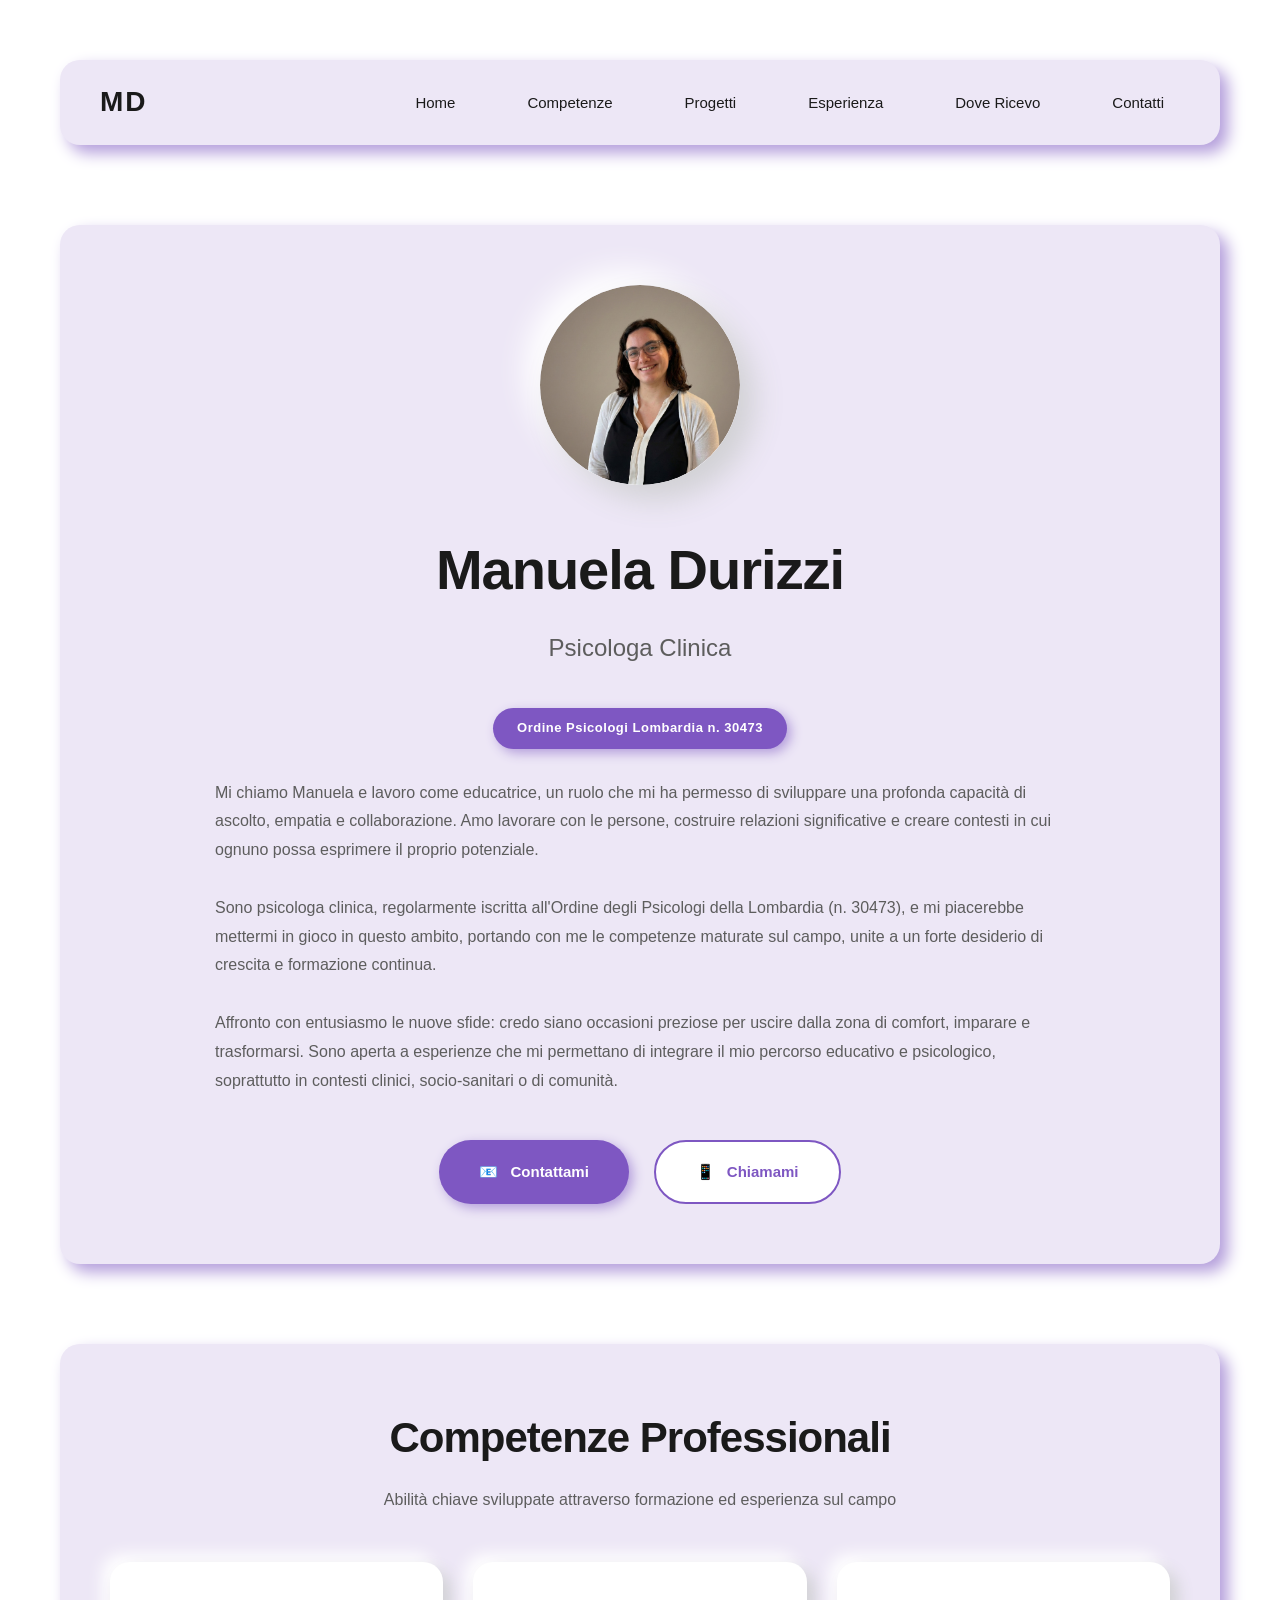
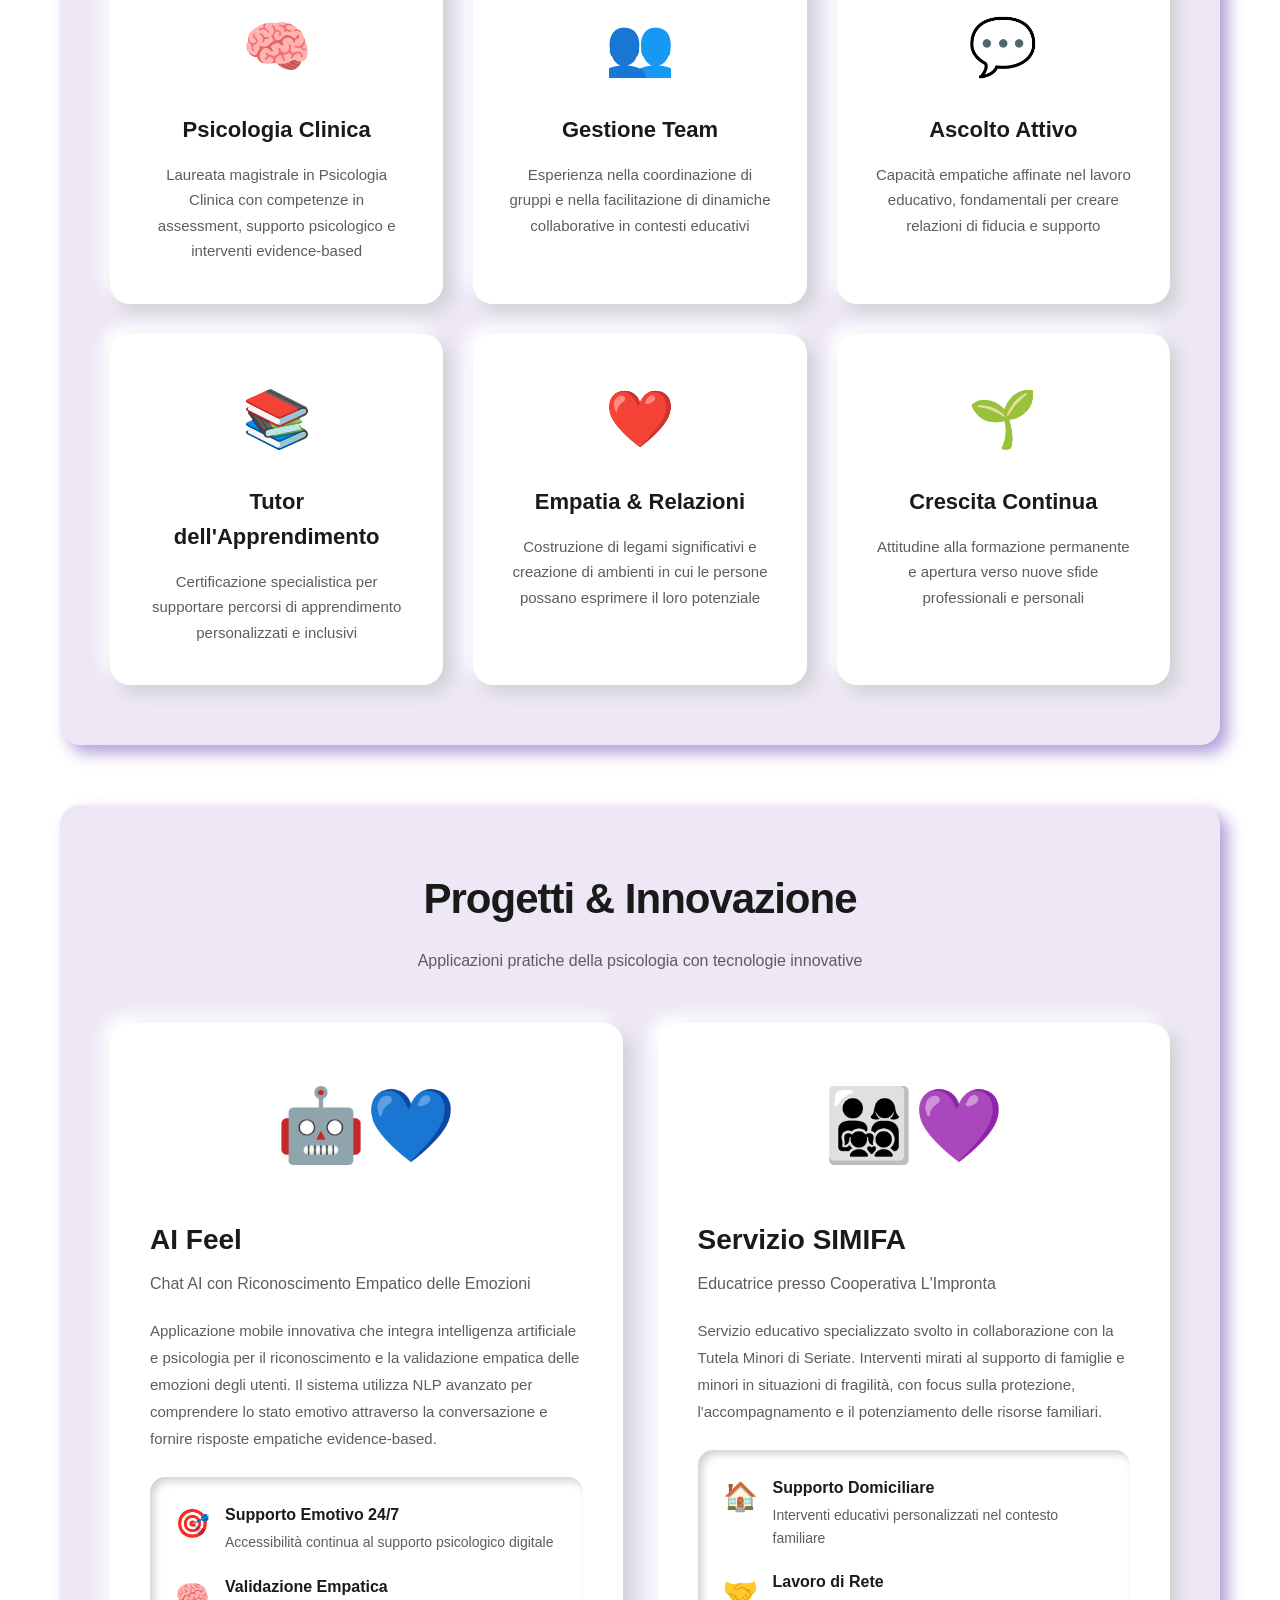
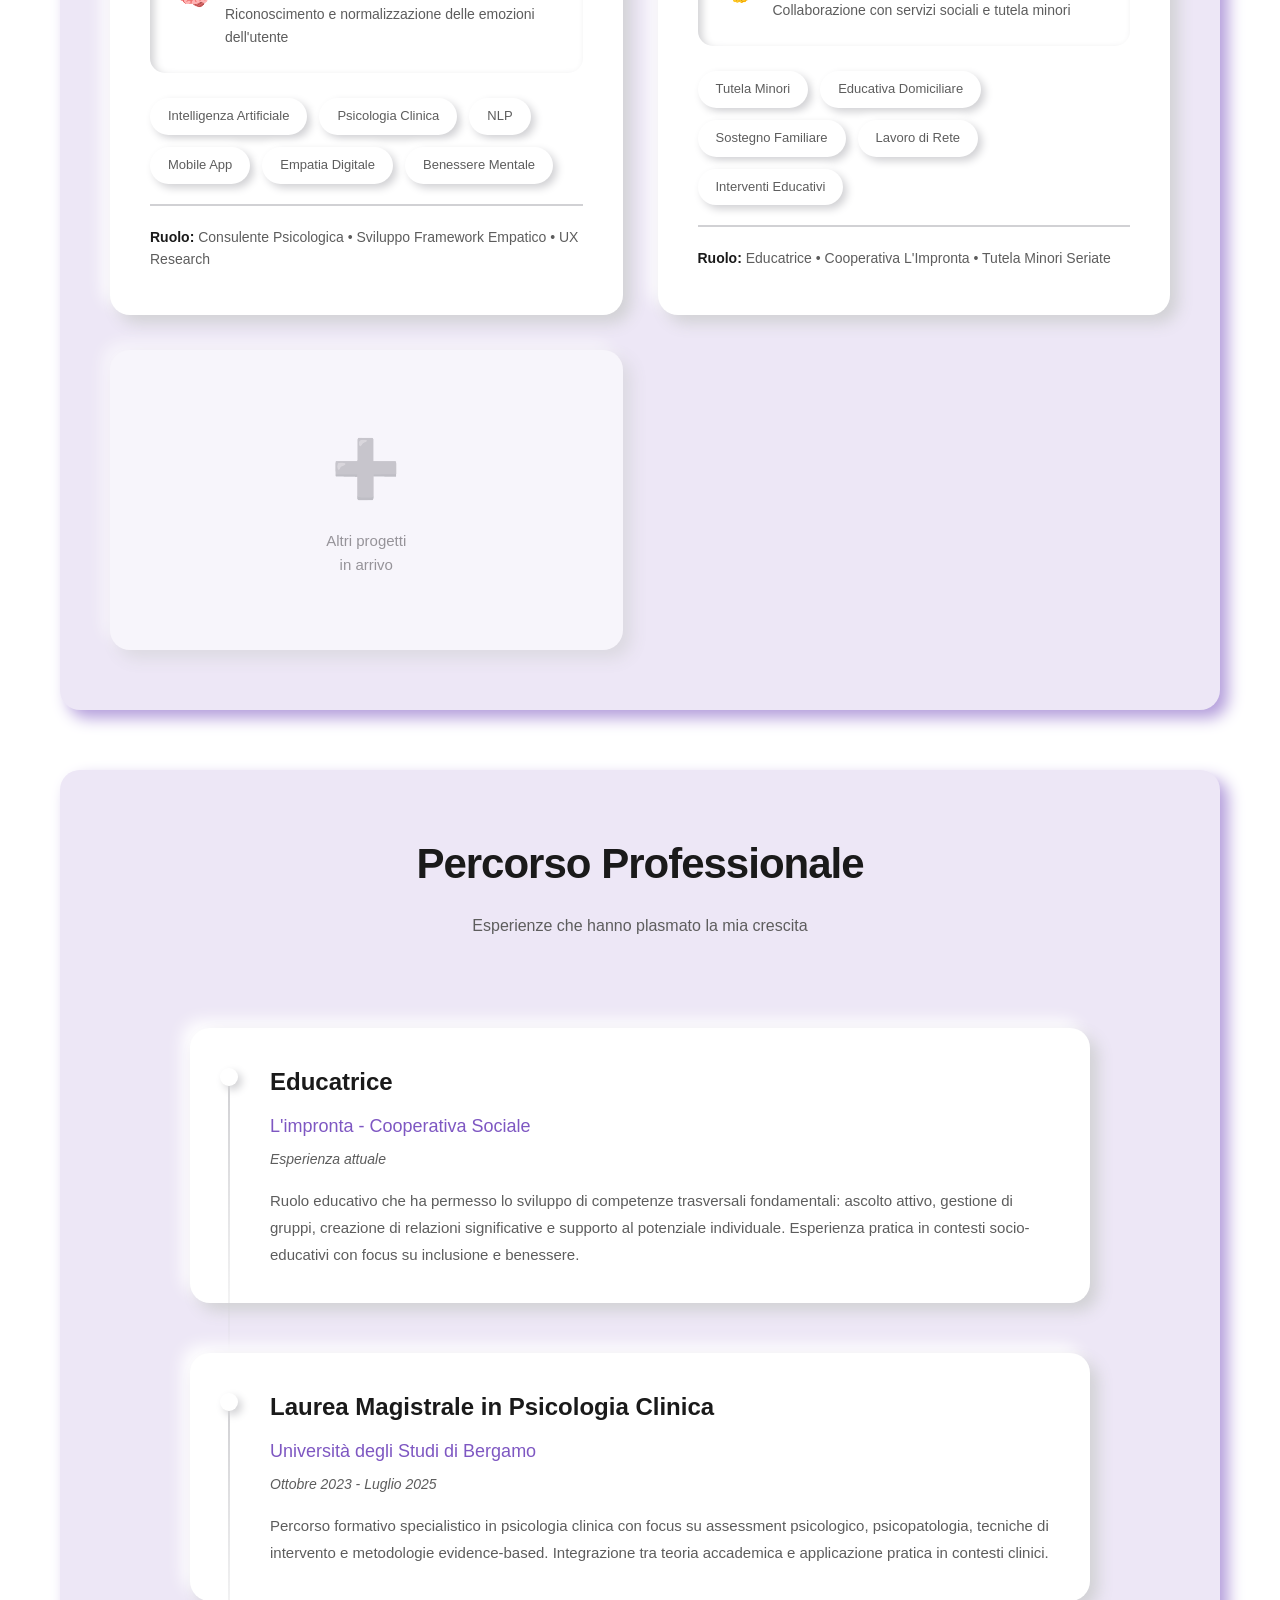
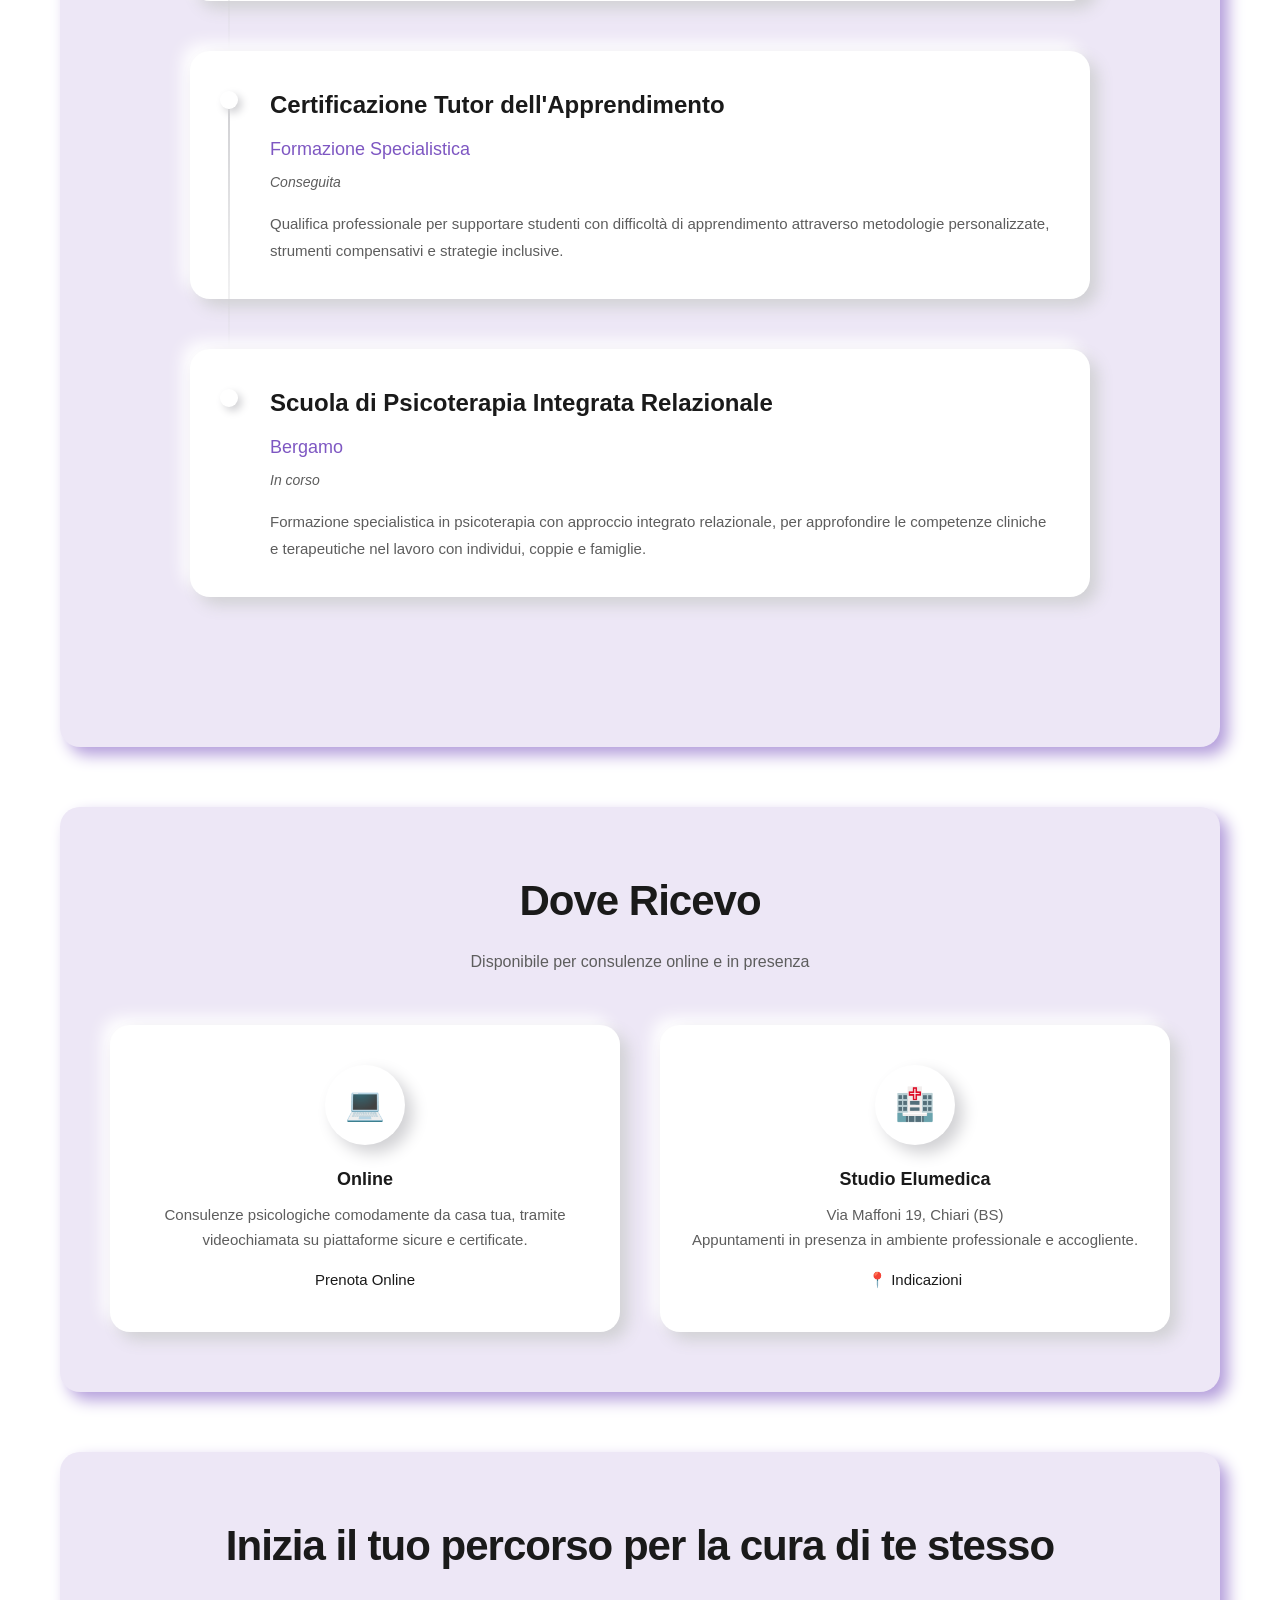
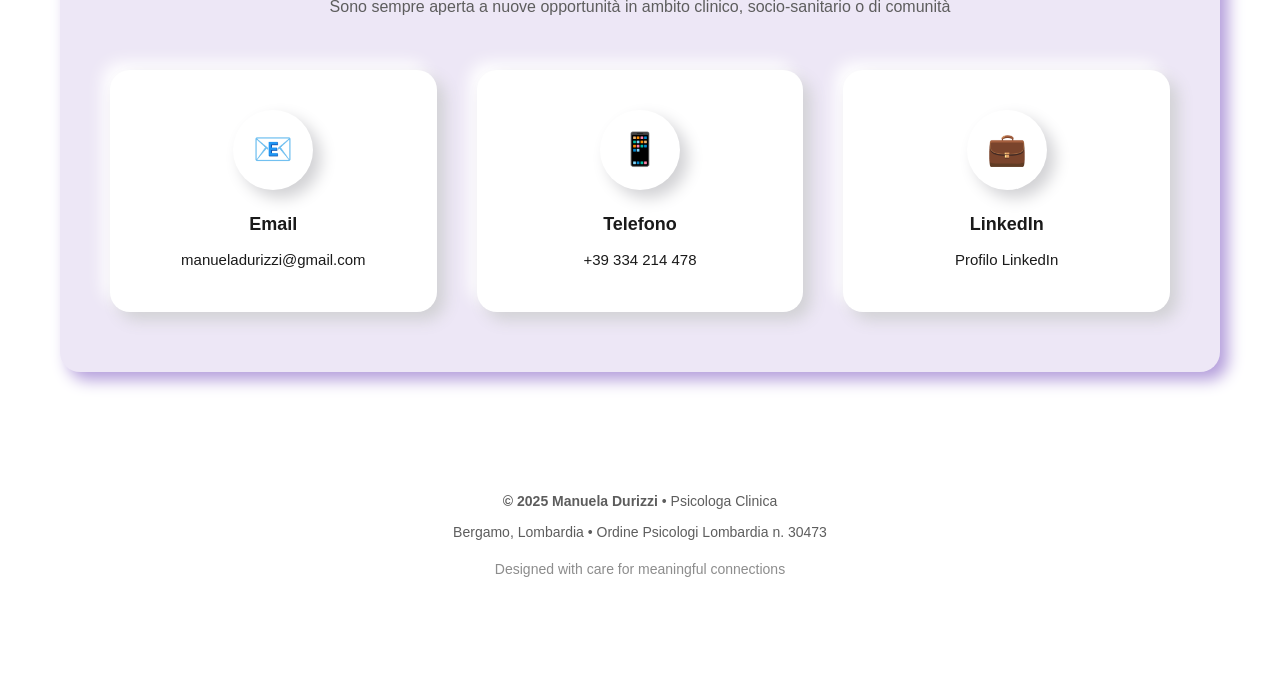
==== index.html @ 58c3d51f "fist changes" ====
<!DOCTYPE html>
<html lang="it">

<head>

    <head>
        <meta charset="UTF-8">
        <meta name="viewport" content="width=device-width, initial-scale=1.0">

        <!-- Primary Meta Tags -->
        <title>Manuela Durizzi - Psicologa Clinica Bergamo | Ordine Psicologi Lombardia</title>
        <meta name="title" content="Manuela Durizzi - Psicologa Clinica Bergamo | Ordine Psicologi Lombardia">
        <meta name="description"
            content="Psicologa clinica iscritta all'Ordine degli Psicologi della Lombardia (n. 30473). Educatrice specializzata in ascolto empatico, gestione team e supporto psicologico. Disponibile per consulenze in Bergamo e online.">
        <meta name="keywords"
            content="psicologa Bergamo, psicologa clinica, Manuela Durizzi, supporto psicologico, educatrice, tutor apprendimento, ordine psicologi lombardia, consulenza psicologica Bergamo, psicologo online">
        <meta name="author" content="Manuela Durizzi">
        <meta name="robots" content="index, follow">
        <meta name="language" content="Italian">
        <meta name="revisit-after" content="7 days">

        <!-- Geo Tags -->
        <meta name="geo.region" content="IT-BG">
        <meta name="geo.placename" content="Bergamo">
        <meta name="geo.position" content="45.6983;9.6773">
        <meta name="ICBM" content="45.6983, 9.6773">

        <!-- Open Graph / Facebook -->
        <meta property="og:type" content="website">
        <meta property="og:url" content="https://tuodominio.com/">
        <meta property="og:title" content="Manuela Durizzi - Psicologa Clinica Bergamo">
        <meta property="og:description"
            content="Psicologa clinica specializzata in supporto emotivo e benessere mentale. Ordine Psicologi Lombardia n. 30473.">
        <meta property="og:image" content="https://tuodominio.com/og-image.jpg">
        <meta property="og:locale" content="it_IT">
        <meta property="og:site_name" content="Manuela Durizzi - Psicologa">

        <!-- Twitter Card -->
        <meta name="twitter:card" content="summary_large_image">
        <meta name="twitter:url" content="https://tuodominio.com/">
        <meta name="twitter:title" content="Manuela Durizzi - Psicologa Clinica Bergamo">
        <meta name="twitter:description"
            content="Psicologa clinica specializzata in supporto emotivo e benessere mentale. Ordine Psicologi Lombardia n. 30473.">
        <meta name="twitter:image" content="https://tuodominio.com/twitter-image.jpg">

        <!-- Canonical URL -->
        <link rel="canonical" href="https://tuodominio.com/">

        <!-- Favicon -->
        <link rel="icon" type="image/png" sizes="32x32" href="/favicon-32x32.png">
        <link rel="icon" type="image/png" sizes="16x16" href="/favicon-16x16.png">
        <link rel="apple-touch-icon" sizes="180x180" href="/apple-touch-icon.png">

        <!-- Preconnect for performance -->
        <link rel="preconnect" href="https://fonts.googleapis.com">

        <!-- Schema.org Structured Data -->
        <script type="application/ld+json">
    {
      "@context": "https://schema.org",
      "@type": "Person",
      "name": "Manuela Durizzi",
      "jobTitle": "Psicologa Clinica",
      "url": "https://tuodominio.com",
      "image": "https://tuodominio.com/manuela-durizzi.jpg",
      "email": "manueladurizzi@gmail.com",
      "telephone": "+39-334-214478",
      "address": {
        "@type": "PostalAddress",
        "addressLocality": "Bergamo",
        "addressRegion": "Lombardia",
        "addressCountry": "IT"
      },
      "alumniOf": {
        "@type": "EducationalOrganization",
        "name": "Università degli Studi di Bergamo"
      },
      "memberOf": {
        "@type": "Organization",
        "name": "Ordine degli Psicologi della Lombardia",
        "identifier": "30473"
      },
      "knowsAbout": [
        "Psicologia Clinica",
        "Supporto Psicologico",
        "Educazione",
        "Gestione Team",
        "Ascolto Attivo",
        "Tutor dell'Apprendimento"
      ],
      "sameAs": [
        "https://www.linkedin.com/in/manuela-durizzi-485a28371/"
      ]
    }
    </script>

        <script type="application/ld+json">
    {
      "@context": "https://schema.org",
      "@type": "ProfessionalService",
      "name": "Manuela Durizzi - Servizi di Psicologia Clinica",
      "image": "https://tuodominio.com/manuela-durizzi.jpg",
      "description": "Servizi di psicologia clinica, supporto emotivo e consulenza psicologica a Bergamo e online",
      "address": {
        "@type": "PostalAddress",
        "addressLocality": "Bergamo",
        "addressRegion": "Lombardia",
        "addressCountry": "IT"
      },
      "geo": {
        "@type": "GeoCoordinates",
        "latitude": "45.6983",
        "longitude": "9.6773"
      },
      "telephone": "+39-334-214478",
      "email": "manueladurizzi@gmail.com",
      "priceRange": "€€",
      "openingHours": "Mo-Fr 09:00-18:00",
      "areaServed": {
        "@type": "City",
        "name": "Bergamo"
      }
    }
    </script>

        <style>
            * {
                margin: 0;
                padding: 0;
                box-sizing: border-box;
            }

            :root {
                /* 60-30-10 Rule: White (60%) - Violet (30%) - Accent (10%) */
                --bg-white: #FFFFFF;
                --bg-violet: #EDE7F6;
                --bg-violet-deep: #D1C4E9;
                --text-primary: #1A1A1A;
                --text-secondary: #5D5D5D;
                --accent: #7E57C2;
                --accent-hover: #5E35B1;
                --shadow-light: #FFFFFF;
                --shadow-dark: #D1D1D4;
                --shadow-violet: #B39DDB;
                --radius: 20px;
                --transition: all 0.4s cubic-bezier(0.4, 0, 0.2, 1);
            }

            body {
                font-family: -apple-system, BlinkMacSystemFont, 'Segoe UI', Roboto, 'Helvetica Neue', Arial, sans-serif;
                background: var(--bg-white);
                color: var(--text-primary);
                min-height: 100vh;
                overflow-x: hidden;
                line-height: 1.6;
            }

            /* Scroll Progress Bar - 10% Accent */
            .scroll-progress {
                position: fixed;
                top: 0;
                left: 0;
                height: 3px;
                background: linear-gradient(90deg, var(--accent), var(--accent-hover));
                z-index: 1000;
                transform-origin: left;
                transition: transform 0.1s ease;
            }

            .container {
                max-width: 1200px;
                margin: 0 auto;
                padding: 40px 20px;
            }

            /* 60% - White sections (content focus) */
            .neo {
                background: var(--bg-white);
                border-radius: var(--radius);
                box-shadow:
                    8px 8px 16px var(--shadow-dark),
                    -8px -8px 16px var(--shadow-light);
                transition: var(--transition);
            }

            /* 30% - Violet sections (hero, CTA) */
            .neo-violet {
                background: var(--bg-violet);
                border-radius: var(--radius);
                box-shadow:
                    8px 8px 16px var(--shadow-violet),
                    -8px -8px 16px var(--shadow-light);
                transition: var(--transition);
            }

            .neo-violet:hover {
                box-shadow:
                    12px 12px 24px var(--shadow-violet),
                    -12px -12px 24px var(--shadow-light);
            }

            .neo-inset {
                background: var(--bg-white);
                border-radius: var(--radius);
                box-shadow:
                    inset 6px 6px 12px var(--shadow-dark),
                    inset -6px -6px 12px var(--shadow-light);
            }

            .neo:hover {
                box-shadow:
                    12px 12px 24px var(--shadow-dark),
                    -12px -12px 24px var(--shadow-light);
            }

            /* Header */
            header {
                padding: 20px 0 40px;
                margin-bottom: 40px;
                position: relative;
                z-index: 100;
            }

            nav {
                display: flex;
                justify-content: space-between;
                align-items: center;
                padding: 20px 40px;
                position: relative;
            }

            .logo {
                font-size: 28px;
                font-weight: 700;
                color: var(--text-primary);
                letter-spacing: 2px;
            }

            .nav-links {
                display: flex;
                gap: 40px;
                list-style: none;
            }

            .nav-links a {
                color: var(--text-primary);
                text-decoration: none;
                font-weight: 500;
                font-size: 15px;
                transition: var(--transition);
                position: relative;
                padding: 8px 16px;
                border-radius: 10px;
            }

            .nav-links a:hover {
                background: var(--bg-primary);
                box-shadow:
                    4px 4px 8px var(--shadow-dark),
                    -4px -4px 8px var(--shadow-light);
            }

            /* Hero Section */
            .hero {
                padding: 60px 50px;
                text-align: center;
                margin-bottom: 80px;
                animation: fadeInUp 1s ease;
            }

            @keyframes fadeInUp {
                from {
                    opacity: 0;
                    transform: translateY(40px);
                }

                to {
                    opacity: 1;
                    transform: translateY(0);
                }
            }

            .profile-wrapper {
                position: relative;
                width: 200px;
                height: 200px;
                margin: 0 auto 40px;
                border-radius: 50%;
                box-shadow:
                    15px 15px 30px var(--shadow-dark),
                    -15px -15px 30px var(--shadow-light);
            }

            .profile-image {
                width: 100%;
                height: 100%;
                border-radius: 50%;
                background: linear-gradient(145deg, #E8E8EB, #FAFAFA);
                display: flex;
                align-items: center;
                justify-content: center;
                font-size: 80px;
                animation: float 6s infinite ease-in-out;
                overflow: hidden;
            }

            .profile-image img {
                width: 100%;
                height: 100%;
                object-fit: cover;
                border-radius: 50%;
            }

            @keyframes float {

                0%,
                100% {
                    transform: translateY(0px);
                }

                50% {
                    transform: translateY(-10px);
                }
            }

            .hero h1 {
                font-size: 56px;
                margin-bottom: 15px;
                font-weight: 700;
                letter-spacing: -1px;
                color: var(--text-primary);
            }

            .hero .subtitle {
                font-size: 24px;
                margin-bottom: 20px;
                color: var(--text-secondary);
                font-weight: 400;
            }

            .badge {
                display: inline-block;
                padding: 10px 24px;
                margin: 20px 0 30px;
                border-radius: 30px;
                font-size: 13px;
                font-weight: 600;
                color: #FFFFFF;
                background: var(--accent);
                box-shadow:
                    4px 4px 12px var(--shadow-violet);
                letter-spacing: 0.5px;
            }

            .description {
                font-size: 16px;
                max-width: 850px;
                margin: 0 auto 45px;
                line-height: 1.8;
                color: var(--text-secondary);
                text-align: left;
            }

            .cta-buttons {
                display: flex;
                gap: 25px;
                justify-content: center;
                flex-wrap: wrap;
                margin-top: 40px;
            }

            /* 10% - Accent buttons (CTA) */
            .btn {
                padding: 18px 40px;
                border-radius: 50px;
                text-decoration: none;
                font-weight: 600;
                font-size: 15px;
                transition: var(--transition);
                cursor: pointer;
                border: none;
                display: inline-flex;
                align-items: center;
                gap: 12px;
                background: var(--accent);
                color: #FFFFFF;
                box-shadow:
                    4px 4px 12px var(--shadow-violet);
            }

            .btn:hover {
                background: var(--accent-hover);
                transform: translateY(-2px);
                box-shadow:
                    6px 6px 20px var(--shadow-violet);
            }

            .btn:active {
                transform: translateY(0);
                box-shadow:
                    2px 2px 8px var(--shadow-violet);
            }

            .btn-secondary {
                background: var(--bg-white);
                color: var(--accent);
                border: 2px solid var(--accent);
                box-shadow: none;
            }

            .btn-secondary:hover {
                background: var(--bg-violet);
                box-shadow: none;
            }

            /* Sections */
            .section {
                padding: 60px 50px;
                margin-bottom: 60px;
                animation: fadeInUp 1s ease;
            }

            .section-title {
                font-size: 42px;
                margin-bottom: 15px;
                text-align: center;
                font-weight: 700;
                letter-spacing: -1px;
                color: var(--text-primary);
            }

            .section-subtitle {
                text-align: center;
                color: var(--text-secondary);
                margin-bottom: 50px;
                font-size: 16px;
            }

            /* Skills Grid */
            .skills-grid {
                display: grid;
                grid-template-columns: repeat(auto-fit, minmax(300px, 1fr));
                gap: 30px;
                margin-top: 50px;
            }

            .skill-card {
                padding: 40px 35px;
                text-align: center;
                transition: var(--transition);
                cursor: pointer;
                position: relative;
            }

            .skill-card:hover {
                transform: translateY(-8px);
            }

            .skill-card:active {
                box-shadow:
                    inset 6px 6px 12px var(--shadow-dark),
                    inset -6px -6px 12px var(--shadow-light);
                transform: translateY(0);
            }

            .skill-icon {
                font-size: 56px;
                margin-bottom: 20px;
                display: block;
                animation: bounce 2s infinite;
            }

            @keyframes bounce {

                0%,
                100% {
                    transform: translateY(0);
                }

                50% {
                    transform: translateY(-5px);
                }
            }

            .skill-card h3 {
                font-size: 22px;
                margin-bottom: 15px;
                font-weight: 600;
                color: var(--text-primary);
            }

            .skill-card p {
                color: var(--text-secondary);
                font-size: 15px;
                line-height: 1.7;
            }

            /* Timeline */
            .timeline {
                position: relative;
                padding: 40px 0;
                max-width: 900px;
                margin: 0 auto;
            }

            .timeline-item {
                position: relative;
                margin-bottom: 50px;
                padding: 35px 40px;
                padding-left: 80px;
            }

            .timeline-item::before {
                content: '';
                position: absolute;
                left: 30px;
                top: 40px;
                width: 18px;
                height: 18px;
                border-radius: 50%;
                background: var(--bg-primary);
                box-shadow:
                    4px 4px 8px var(--shadow-dark),
                    -4px -4px 8px var(--shadow-light);
                z-index: 2;
            }

            .timeline-item::after {
                content: '';
                position: absolute;
                left: 38px;
                top: 58px;
                width: 2px;
                height: calc(100% + 20px);
                background: linear-gradient(180deg, var(--shadow-dark), transparent);
            }

            .timeline-item:last-child::after {
                display: none;
            }

            .timeline-item h3 {
                font-size: 24px;
                margin-bottom: 8px;
                font-weight: 600;
                color: var(--text-primary);
            }

            .timeline-item .company {
                font-size: 18px;
                margin-bottom: 5px;
                color: var(--accent);
                font-weight: 500;
            }

            .timeline-item .date {
                color: var(--text-secondary);
                font-size: 14px;
                margin-bottom: 15px;
                font-style: italic;
            }

            .timeline-item p {
                color: var(--text-secondary);
                line-height: 1.8;
                font-size: 15px;
            }

            /* Contact Section */
            .contact-grid {
                display: grid;
                grid-template-columns: repeat(auto-fit, minmax(250px, 1fr));
                gap: 40px;
                margin-top: 50px;
            }

            .contact-card {
                padding: 40px 30px;
                text-align: center;
                transition: var(--transition);
                cursor: pointer;
            }

            .contact-card:hover {
                transform: translateY(-8px) scale(1.02);
            }

            .contact-icon-wrapper {
                width: 80px;
                height: 80px;
                margin: 0 auto 20px;
                border-radius: 50%;
                display: flex;
                align-items: center;
                justify-content: center;
                font-size: 32px;
                background: var(--bg-primary);
                box-shadow:
                    8px 8px 16px var(--shadow-dark),
                    -8px -8px 16px var(--shadow-light);
                transition: var(--transition);
            }

            .contact-card:hover .contact-icon-wrapper {
                box-shadow:
                    inset 6px 6px 12px var(--shadow-dark),
                    inset -6px -6px 12px var(--shadow-light);
            }

            .contact-card a {
                color: var(--text-primary);
                text-decoration: none;
                font-weight: 500;
                font-size: 15px;
                transition: var(--transition);
            }

            .contact-card h3 {
                margin: 15px 0 8px;
                font-size: 18px;
                color: var(--text-primary);
            }

            /* Footer */
            footer {
                text-align: center;
                padding: 50px 20px;
                color: var(--text-secondary);
                font-size: 14px;
            }

            footer p {
                margin: 8px 0;
            }

            /* Mobile Menu */
            .mobile-menu-btn {
                display: none;
                background: none;
                border: none;
                font-size: 28px;
                cursor: pointer;
                color: var(--text-primary);
                width: 50px;
                height: 50px;
                border-radius: 50%;
                transition: var(--transition);
            }

            .mobile-menu-btn:hover {
                background: var(--bg-violet);
                box-shadow:
                    4px 4px 8px var(--shadow-violet),
                    -4px -4px 8px var(--shadow-light);
            }

            /* Responsive */
            @media (max-width: 768px) {
                .hero h1 {
                    font-size: 38px;
                }

                .section-title {
                    font-size: 32px;
                }

                .nav-links {
                    display: none;
                    position: absolute;
                    top: 100%;
                    left: 20px;
                    right: 20px;
                    background: var(--bg-violet);
                    flex-direction: column;
                    padding: 20px;
                    border-radius: var(--radius);
                    box-shadow:
                        8px 8px 16px var(--shadow-violet),
                        -8px -8px 16px var(--shadow-light);
                    margin-top: 20px;
                    gap: 15px;
                    z-index: 1000;
                }

                .nav-links.active {
                    display: flex;
                }

                .mobile-menu-btn {
                    display: flex;
                    align-items: center;
                    justify-content: center;
                }

                .skills-grid {
                    grid-template-columns: 1fr;
                }

                .contact-grid {
                    grid-template-columns: 1fr;
                }

                .cta-buttons {
                    flex-direction: column;
                    align-items: stretch;
                }

                .btn {
                    width: 100%;
                    justify-content: center;
                }

                .profile-wrapper {
                    width: 160px;
                    height: 160px;
                }

                .profile-image {
                    font-size: 64px;
                }

                .hero,
                .section {
                    padding: 40px 25px;
                }

                .timeline-item {
                    padding-left: 60px;
                }

                .timeline-item::before {
                    left: 20px;
                }

                .timeline-item::after {
                    left: 28px;
                }
            }

            @media (max-width: 480px) {
                .hero h1 {
                    font-size: 32px;
                }

                .section-title {
                    font-size: 28px;
                }

                .skill-icon {
                    font-size: 48px;
                }
            }

            .projects-grid {
                display: grid;
                grid-template-columns: repeat(auto-fit, minmax(400px, 1fr));
                gap: 35px;
                margin-top: 50px;
            }

            .project-card {
                padding: 45px 40px;
                transition: var(--transition);
                cursor: pointer;
                display: flex;
                flex-direction: column;
                gap: 25px;
            }

            .project-card:hover {
                transform: translateY(-12px);
                box-shadow:
                    15px 15px 30px var(--shadow-dark),
                    -15px -15px 30px var(--shadow-light);
            }

            .project-icon-large {
                font-size: 72px;
                text-align: center;
                margin-bottom: 10px;
                animation: float 6s infinite ease-in-out;
            }

            .project-content h3 {
                font-size: 28px;
                font-weight: 700;
                color: var(--text-primary);
                margin-bottom: 8px;
            }

            .project-subtitle {
                font-size: 16px;
                color: var(--text-secondary);
                font-weight: 500;
                margin-bottom: 20px;
            }

            .project-description {
                font-size: 15px;
                line-height: 1.8;
                color: var(--text-secondary);
                margin-bottom: 25px;
            }

            .project-impact {
                display: flex;
                flex-direction: column;
                gap: 20px;
                margin-bottom: 25px;
                padding: 25px;
                background: var(--bg-primary);
                border-radius: 15px;
                box-shadow:
                    inset 4px 4px 8px var(--shadow-dark),
                    inset -4px -4px 8px var(--shadow-light);
            }

            .impact-item {
                display: flex;
                gap: 15px;
                align-items: flex-start;
            }

            .impact-icon {
                font-size: 28px;
                flex-shrink: 0;
            }

            .impact-item strong {
                display: block;
                font-size: 16px;
                color: var(--text-primary);
                margin-bottom: 4px;
            }

            .impact-item p {
                font-size: 14px;
                color: var(--text-secondary);
                line-height: 1.6;
                margin: 0;
            }

            .project-tags {
                display: flex;
                flex-wrap: wrap;
                gap: 12px;
                margin-bottom: 20px;
            }

            .tag {
                padding: 8px 18px;
                background: var(--bg-primary);
                border-radius: 20px;
                font-size: 13px;
                font-weight: 500;
                color: var(--text-secondary);
                box-shadow:
                    4px 4px 8px var(--shadow-dark),
                    -4px -4px 8px var(--shadow-light);
                transition: var(--transition);
            }

            .tag:hover {
                box-shadow:
                    inset 3px 3px 6px var(--shadow-dark),
                    inset -3px -3px 6px var(--shadow-light);
                transform: scale(0.95);
            }

            .project-role {
                font-size: 14px;
                color: var(--text-secondary);
                padding-top: 20px;
                border-top: 2px solid var(--shadow-dark);
            }

            .project-role strong {
                color: var(--text-primary);
            }

            /* Placeholder card per futuri progetti */
            .project-card-add {
                padding: 45px 40px;
                display: flex;
                flex-direction: column;
                align-items: center;
                justify-content: center;
                gap: 15px;
                min-height: 300px;
                cursor: pointer;
                transition: var(--transition);
                opacity: 0.6;
            }

            .project-card-add:hover {
                opacity: 1;
                transform: scale(1.02);
            }

            .add-icon {
                font-size: 56px;
                opacity: 0.5;
            }

            .project-card-add p {
                text-align: center;
                color: var(--text-secondary);
                font-size: 15px;
                line-height: 1.6;
            }

            /* Responsive per progetti */
            @media (max-width: 768px) {
                .projects-grid {
                    grid-template-columns: 1fr;
                }

                .project-card {
                    padding: 35px 25px;
                }

                .project-icon-large {
                    font-size: 56px;
                }

                .project-content h3 {
                    font-size: 24px;
                }

                .impact-item {
                    flex-direction: column;
                    gap: 10px;
                }
            }
        </style>
    </head>

<body>
    <!-- Scroll Progress -->
    <div class="scroll-progress"></div>

    <div class="container">
        <!-- Header -->
        <header>
            <nav class="neo-violet">
                <div class="logo">MD</div>
                <button class="mobile-menu-btn" onclick="toggleMenu()">☰</button>
                <ul class="nav-links" id="navLinks">
                    <li><a href="#home">Home</a></li>
                    <li><a href="#skills">Competenze</a></li>
                    <li><a href="#projects">Progetti</a></li>
                    <li><a href="#experience">Esperienza</a></li>
                    <li><a href="#dove-ricevo">Dove Ricevo</a></li>
                    <li><a href="#contact">Contatti</a></li>
                </ul>
            </nav>
        </header>

        <!-- Hero Section - 30% Violet (First Impression) -->
        <section class="hero neo-violet" id="home">
            <div class="profile-wrapper">
                <div class="profile-image">
                    <img src="photo.jpeg" alt="Manuela Durizzi - Psicologa Clinica">
                </div>
            </div>
            <h1>Manuela Durizzi</h1>
            <p class="subtitle">Psicologa Clinica</p>
            <div class="badge">Ordine Psicologi Lombardia n. 30473</div>
            <div class="description">
                Mi chiamo Manuela e lavoro come educatrice, un ruolo che mi ha permesso di sviluppare una profonda
                capacità di ascolto, empatia e collaborazione. Amo lavorare con le persone, costruire relazioni
                significative e creare contesti in cui ognuno possa esprimere il proprio potenziale.
                <br><br>
                Sono psicologa clinica, regolarmente iscritta all'Ordine degli Psicologi della Lombardia (n. 30473), e
                mi piacerebbe mettermi in gioco in questo ambito, portando con me le competenze maturate sul campo,
                unite a un forte desiderio di crescita e formazione continua.
                <br><br>
                Affronto con entusiasmo le nuove sfide: credo siano occasioni preziose per uscire dalla zona di comfort,
                imparare e trasformarsi. Sono aperta a esperienze che mi permettano di integrare il mio percorso
                educativo e psicologico, soprattutto in contesti clinici, socio-sanitari o di comunità.
            </div>
            <div class="cta-buttons">
                <a href="mailto:manueladurizzi@gmail.com" class="btn">
                    <span>📧</span>
                    <span>Contattami</span>
                </a>
                <a href="tel:+39334214478" class="btn btn-secondary">
                    <span>📱</span>
                    <span>Chiamami</span>
                </a>
            </div>
        </section>

        <!-- Skills Section -->
        <section class="section neo-violet" id="skills">
            <h2 class="section-title">Competenze Professionali</h2>
            <p class="section-subtitle">Abilità chiave sviluppate attraverso formazione ed esperienza sul campo</p>
            <div class="skills-grid">
                <div class="skill-card neo">
                    <span class="skill-icon">🧠</span>
                    <h3>Psicologia Clinica</h3>
                    <p>Laureata magistrale in Psicologia Clinica con competenze in assessment, supporto psicologico e
                        interventi evidence-based</p>
                </div>
                <div class="skill-card neo">
                    <span class="skill-icon">👥</span>
                    <h3>Gestione Team</h3>
                    <p>Esperienza nella coordinazione di gruppi e nella facilitazione di dinamiche collaborative in
                        contesti educativi</p>
                </div>
                <div class="skill-card neo">
                    <span class="skill-icon">💬</span>
                    <h3>Ascolto Attivo</h3>
                    <p>Capacità empatiche affinate nel lavoro educativo, fondamentali per creare relazioni di fiducia e
                        supporto</p>
                </div>
                <div class="skill-card neo">
                    <span class="skill-icon">📚</span>
                    <h3>Tutor dell'Apprendimento</h3>
                    <p>Certificazione specialistica per supportare percorsi di apprendimento personalizzati e inclusivi
                    </p>
                </div>
                <div class="skill-card neo">
                    <span class="skill-icon">❤️</span>
                    <h3>Empatia & Relazioni</h3>
                    <p>Costruzione di legami significativi e creazione di ambienti in cui le persone possano esprimere
                        il loro potenziale</p>
                </div>
                <div class="skill-card neo">
                    <span class="skill-icon">🌱</span>
                    <h3>Crescita Continua</h3>
                    <p>Attitudine alla formazione permanente e apertura verso nuove sfide professionali e personali</p>
                </div>
            </div>
        </section>

        <!-- Projects Section -->
        <section class="section neo-violet" id="projects" style="animation-delay: 0.3s;">
            <h2 class="section-title">Progetti & Innovazione</h2>
            <p class="section-subtitle">Applicazioni pratiche della psicologia con tecnologie innovative</p>

            <div class="projects-grid">
                <!-- AI Feel Project -->
                <div class="project-card neo">
                    <div class="project-icon-large">
                        🤖💙
                    </div>
                    <div class="project-content">
                        <h3>AI Feel</h3>
                        <p class="project-subtitle">Chat AI con Riconoscimento Empatico delle Emozioni</p>

                        <p class="project-description">
                            Applicazione mobile innovativa che integra intelligenza artificiale e psicologia per il
                            riconoscimento e la validazione empatica delle emozioni degli utenti. Il sistema utilizza
                            NLP avanzato per comprendere lo stato emotivo attraverso la conversazione e fornire risposte
                            empatiche evidence-based.
                        </p>

                        <div class="project-impact">
                            <div class="impact-item">
                                <span class="impact-icon">🎯</span>
                                <div>
                                    <strong>Supporto Emotivo 24/7</strong>
                                    <p>Accessibilità continua al supporto psicologico digitale</p>
                                </div>
                            </div>
                            <div class="impact-item">
                                <span class="impact-icon">🧠</span>
                                <div>
                                    <strong>Validazione Empatica</strong>
                                    <p>Riconoscimento e normalizzazione delle emozioni dell'utente</p>
                                </div>
                            </div>
                        </div>

                        <div class="project-tags">
                            <span class="tag">Intelligenza Artificiale</span>
                            <span class="tag">Psicologia Clinica</span>
                            <span class="tag">NLP</span>
                            <span class="tag">Mobile App</span>
                            <span class="tag">Empatia Digitale</span>
                            <span class="tag">Benessere Mentale</span>
                        </div>

                        <div class="project-role">
                            <strong>Ruolo:</strong> Consulente Psicologica • Sviluppo Framework Empatico • UX Research
                        </div>
                    </div>
                </div>

                <!-- Placeholder per futuri progetti -->
                <div class="project-card neo">
                    <div class="project-icon-large">
                        👨‍👩‍👧‍👦💜
                    </div>
                    <div class="project-content">
                        <h3>Servizio SIMIFA</h3>
                        <p class="project-subtitle">Educatrice presso Cooperativa L'Impronta</p>

                        <p class="project-description">
                            Servizio educativo specializzato svolto in collaborazione con la Tutela Minori di Seriate.
                            Interventi mirati al supporto di famiglie e minori in situazioni di fragilità, con focus
                            sulla protezione, l'accompagnamento e il potenziamento delle risorse familiari.
                        </p>

                        <div class="project-impact">
                            <div class="impact-item">
                                <span class="impact-icon">🏠</span>
                                <div>
                                    <strong>Supporto Domiciliare</strong>
                                    <p>Interventi educativi personalizzati nel contesto familiare</p>
                                </div>
                            </div>
                            <div class="impact-item">
                                <span class="impact-icon">🤝</span>
                                <div>
                                    <strong>Lavoro di Rete</strong>
                                    <p>Collaborazione con servizi sociali e tutela minori</p>
                                </div>
                            </div>
                        </div>

                        <div class="project-tags">
                            <span class="tag">Tutela Minori</span>
                            <span class="tag">Educativa Domiciliare</span>
                            <span class="tag">Sostegno Familiare</span>
                            <span class="tag">Lavoro di Rete</span>
                            <span class="tag">Interventi Educativi</span>
                        </div>

                        <div class="project-role">
                            <strong>Ruolo:</strong> Educatrice • Cooperativa L'Impronta • Tutela Minori Seriate
                        </div>
                    </div>
                </div>

                <!-- Placeholder per futuri progetti -->
                <div class="project-card-add neo">
                    <div class="add-icon">➕</div>
                    <p>Altri progetti<br>in arrivo</p>
                </div>
            </div>
        </section>

        <!-- Experience Section -->
        <!-- Experience Section -->
        <section class="section neo-violet" id="experience">
            <h2 class="section-title">Percorso Professionale</h2>
            <p class="section-subtitle">Esperienze che hanno plasmato la mia crescita</p>
            <div class="timeline">
                <div class="timeline-item neo">
                    <h3>Educatrice</h3>
                    <p class="company">L'impronta - Cooperativa Sociale</p>
                    <p class="date">Esperienza attuale</p>
                    <p>Ruolo educativo che ha permesso lo sviluppo di competenze trasversali fondamentali: ascolto
                        attivo, gestione di gruppi, creazione di relazioni significative e supporto al potenziale
                        individuale. Esperienza pratica in contesti socio-educativi con focus su inclusione e benessere.
                    </p>
                </div>

                <div class="timeline-item neo">
                    <h3>Laurea Magistrale in Psicologia Clinica</h3>
                    <p class="company">Università degli Studi di Bergamo</p>
                    <p class="date">Ottobre 2023 - Luglio 2025</p>
                    <p>Percorso formativo specialistico in psicologia clinica con focus su assessment psicologico,
                        psicopatologia, tecniche di intervento e metodologie evidence-based. Integrazione tra teoria
                        accademica e applicazione pratica in contesti clinici.</p>
                </div>

                <div class="timeline-item neo">
                    <h3>Certificazione Tutor dell'Apprendimento</h3>
                    <p class="company">Formazione Specialistica</p>
                    <p class="date">Conseguita</p>
                    <p>Qualifica professionale per supportare studenti con difficoltà di apprendimento attraverso
                        metodologie personalizzate, strumenti compensativi e strategie inclusive.</p>
                </div>

                <div class="timeline-item neo">
                    <h3>Scuola di Psicoterapia Integrata Relazionale</h3>
                    <p class="company">Bergamo</p>
                    <p class="date">In corso</p>
                    <p>Formazione specialistica in psicoterapia con approccio integrato relazionale, per approfondire le
                        competenze cliniche e terapeutiche nel lavoro con individui, coppie e famiglie.</p>
                </div>
            </div>
        </section>

        <!-- Dove Ricevo Section -->
        <section class="section neo-violet" id="dove-ricevo">
            <h2 class="section-title">Dove Ricevo</h2>
            <p class="section-subtitle">Disponibile per consulenze online e in presenza</p>
            <div class="contact-grid">
                <div class="contact-card neo">
                    <div class="contact-icon-wrapper">💻</div>
                    <h3>Online</h3>
                    <p style="color: var(--text-secondary); font-size: 15px; line-height: 1.7;">Consulenze psicologiche
                        comodamente da casa tua, tramite videochiamata su piattaforme sicure e certificate.</p>
                    <a href="mailto:manueladurizzi@gmail.com" style="margin-top: 15px; display: inline-block;">Prenota
                        Online</a>
                </div>
                <div class="contact-card neo">
                    <div class="contact-icon-wrapper">🏥</div>
                    <h3>Studio Elumedica</h3>
                    <p style="color: var(--text-secondary); font-size: 15px; line-height: 1.7;">Via Maffoni 19, Chiari
                        (BS)<br>Appuntamenti in presenza in ambiente professionale e accogliente.</p>
                    <a href="https://maps.google.com/?q=Via+Maffoni+19+Chiari" target="_blank"
                        style="margin-top: 15px; display: inline-block;">📍 Indicazioni</a>
                </div>
            </div>
        </section>

        <!-- Contact Section -->
        <!-- Contact Section - 30% Violet (Final CTA) -->
        <section class="section neo-violet" id="contact">
            <h2 class="section-title">Inizia il tuo percorso per la cura di te stesso</h2>
            <p class="section-subtitle">Sono sempre aperta a nuove opportunità in ambito clinico, socio-sanitario o di
                comunità</p>
            <div class="contact-grid">
                <div class="contact-card neo">
                    <div class="contact-icon-wrapper">📧</div>
                    <h3>Email</h3>
                    <a href="mailto:manueladurizzi@gmail.com">manueladurizzi@gmail.com</a>
                </div>
                <div class="contact-card neo">
                    <div class="contact-icon-wrapper">📱</div>
                    <h3>Telefono</h3>
                    <a href="tel:+39334214478">+39 334 214 478</a>
                </div>
                <div class="contact-card neo">
                    <div class="contact-icon-wrapper">💼</div>
                    <h3>LinkedIn</h3>
                    <a href="https://www.linkedin.com/in/manuela-durizzi-485a28371/" target="_blank">Profilo
                        LinkedIn</a>
                </div>
            </div>
        </section>

        <!-- Footer -->
        <footer>
            <p><strong>© 2025 Manuela Durizzi</strong> • Psicologa Clinica</p>
            <p>Bergamo, Lombardia • Ordine Psicologi Lombardia n. 30473</p>
            <p style="margin-top: 15px; opacity: 0.7;">Designed with care for meaningful connections</p>
        </footer>
    </div>

    <script>
        // Scroll Progress Bar
        window.addEventListener('scroll', () => {
            const scrollProgress = document.querySelector('.scroll-progress');
            const scrollHeight = document.documentElement.scrollHeight - window.innerHeight;
            const scrolled = (window.scrollY / scrollHeight) * 100;
            scrollProgress.style.transform = `scaleX(${scrolled / 100})`;
        });

        // Mobile Menu Toggle
        function toggleMenu() {
            const navLinks = document.getElementById('navLinks');
            navLinks.classList.toggle('active');
        }

        // Smooth Scrolling
        document.querySelectorAll('a[href^="#"]').forEach(anchor => {
            anchor.addEventListener('click', function (e) {
                e.preventDefault();
                const target = document.querySelector(this.getAttribute('href'));
                if (target) {
                    target.scrollIntoView({
                        behavior: 'smooth',
                        block: 'start'
                    });
                    document.getElementById('navLinks').classList.remove('active');
                }
            });
        });

        // Intersection Observer for animations
        const observerOptions = {
            threshold: 0.1,
            rootMargin: '0px 0px -100px 0px'
        };

        const observer = new IntersectionObserver((entries) => {
            entries.forEach(entry => {
                if (entry.isIntersecting) {
                    entry.target.style.opacity = '1';
                    entry.target.style.transform = 'translateY(0)';
                }
            });
        }, observerOptions);

        // Animate skill cards on scroll
        document.querySelectorAll('.skill-card').forEach((card, index) => {
            card.style.opacity = '0';
            card.style.transform = 'translateY(30px)';
            card.style.transition = `all 0.6s cubic-bezier(0.4, 0, 0.2, 1) ${index * 0.1}s`;
            observer.observe(card);
        });

        // Animate timeline items
        document.querySelectorAll('.timeline-item').forEach((item, index) => {
            item.style.opacity = '0';
            item.style.transform = 'translateX(-30px)';
            item.style.transition = `all 0.6s cubic-bezier(0.4, 0, 0.2, 1) ${index * 0.15}s`;
            observer.observe(item);
        });

        // Animate contact cards
        document.querySelectorAll('.contact-card').forEach((card, index) => {
            card.style.opacity = '0';
            card.style.transform = 'translateY(30px)';
            card.style.transition = `all 0.6s cubic-bezier(0.4, 0, 0.2, 1) ${index * 0.15}s`;
            observer.observe(card);
        });
    </script>
</body>

</html>
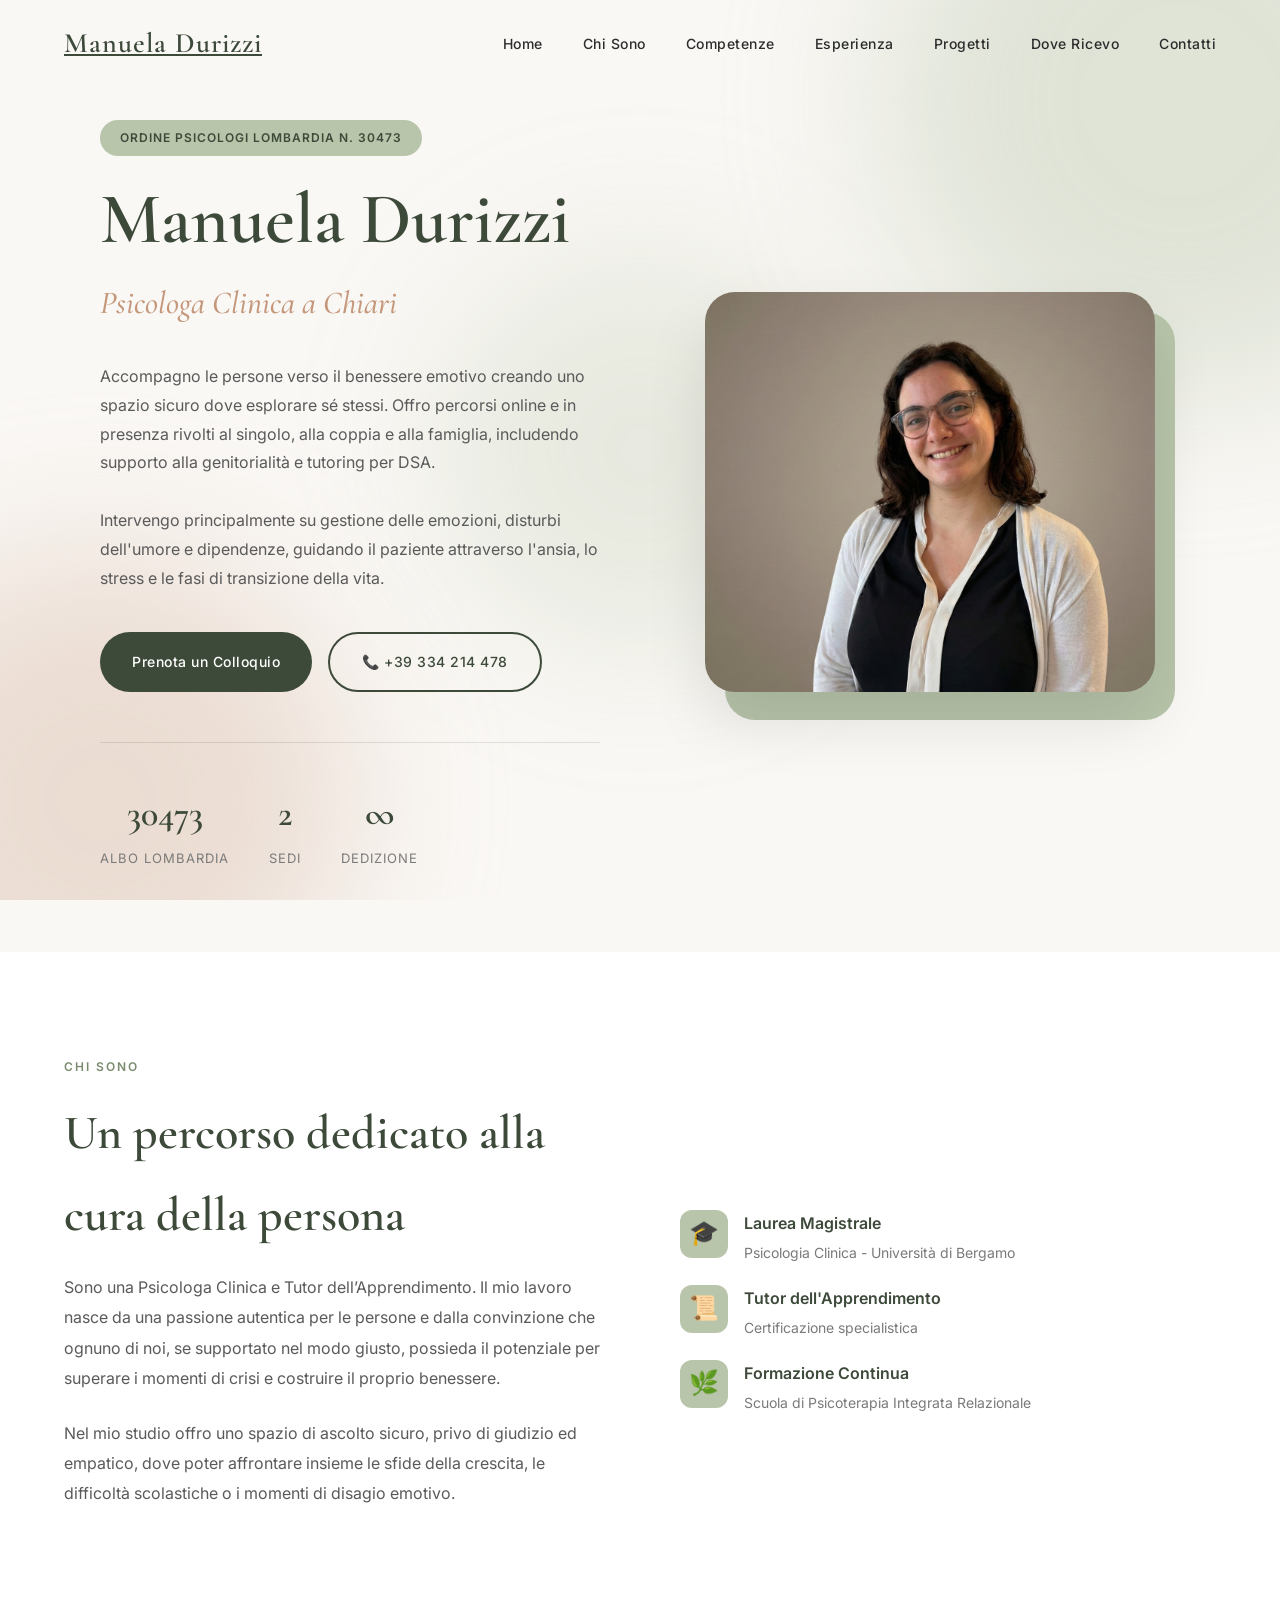
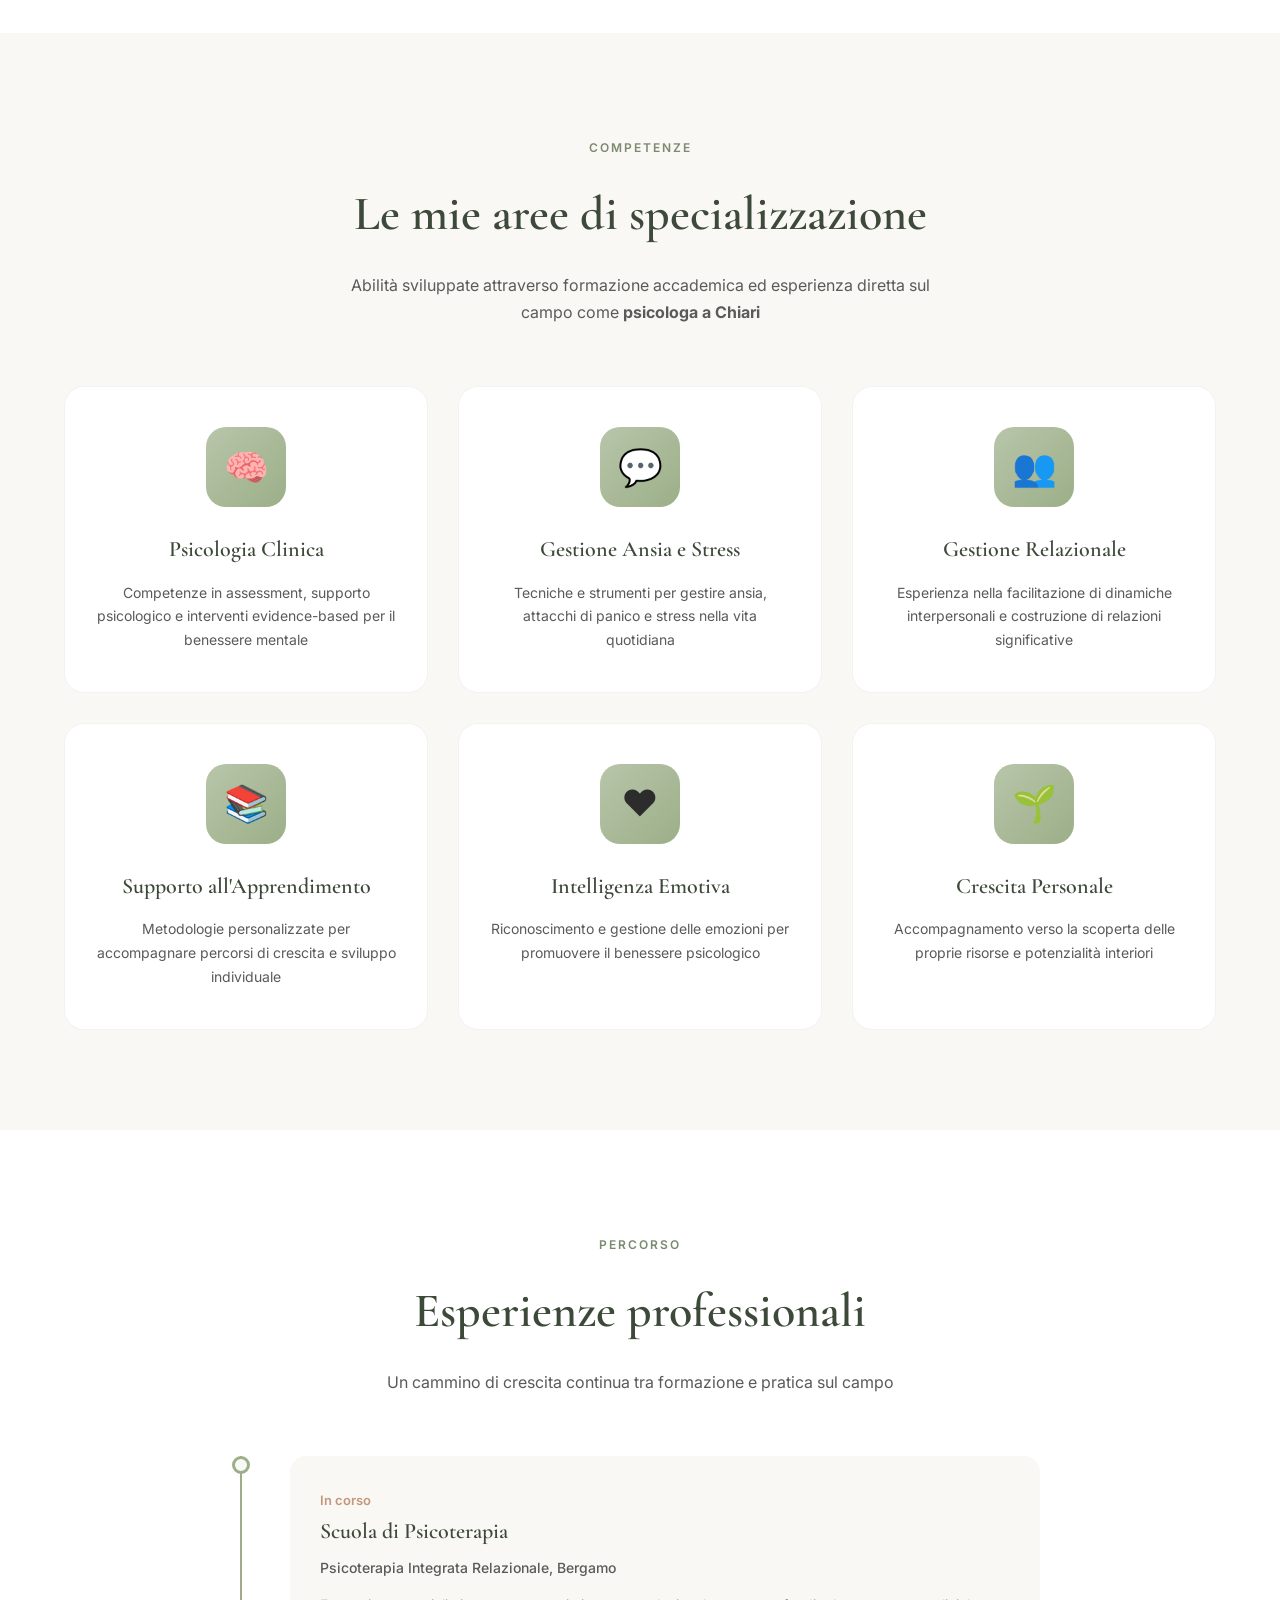
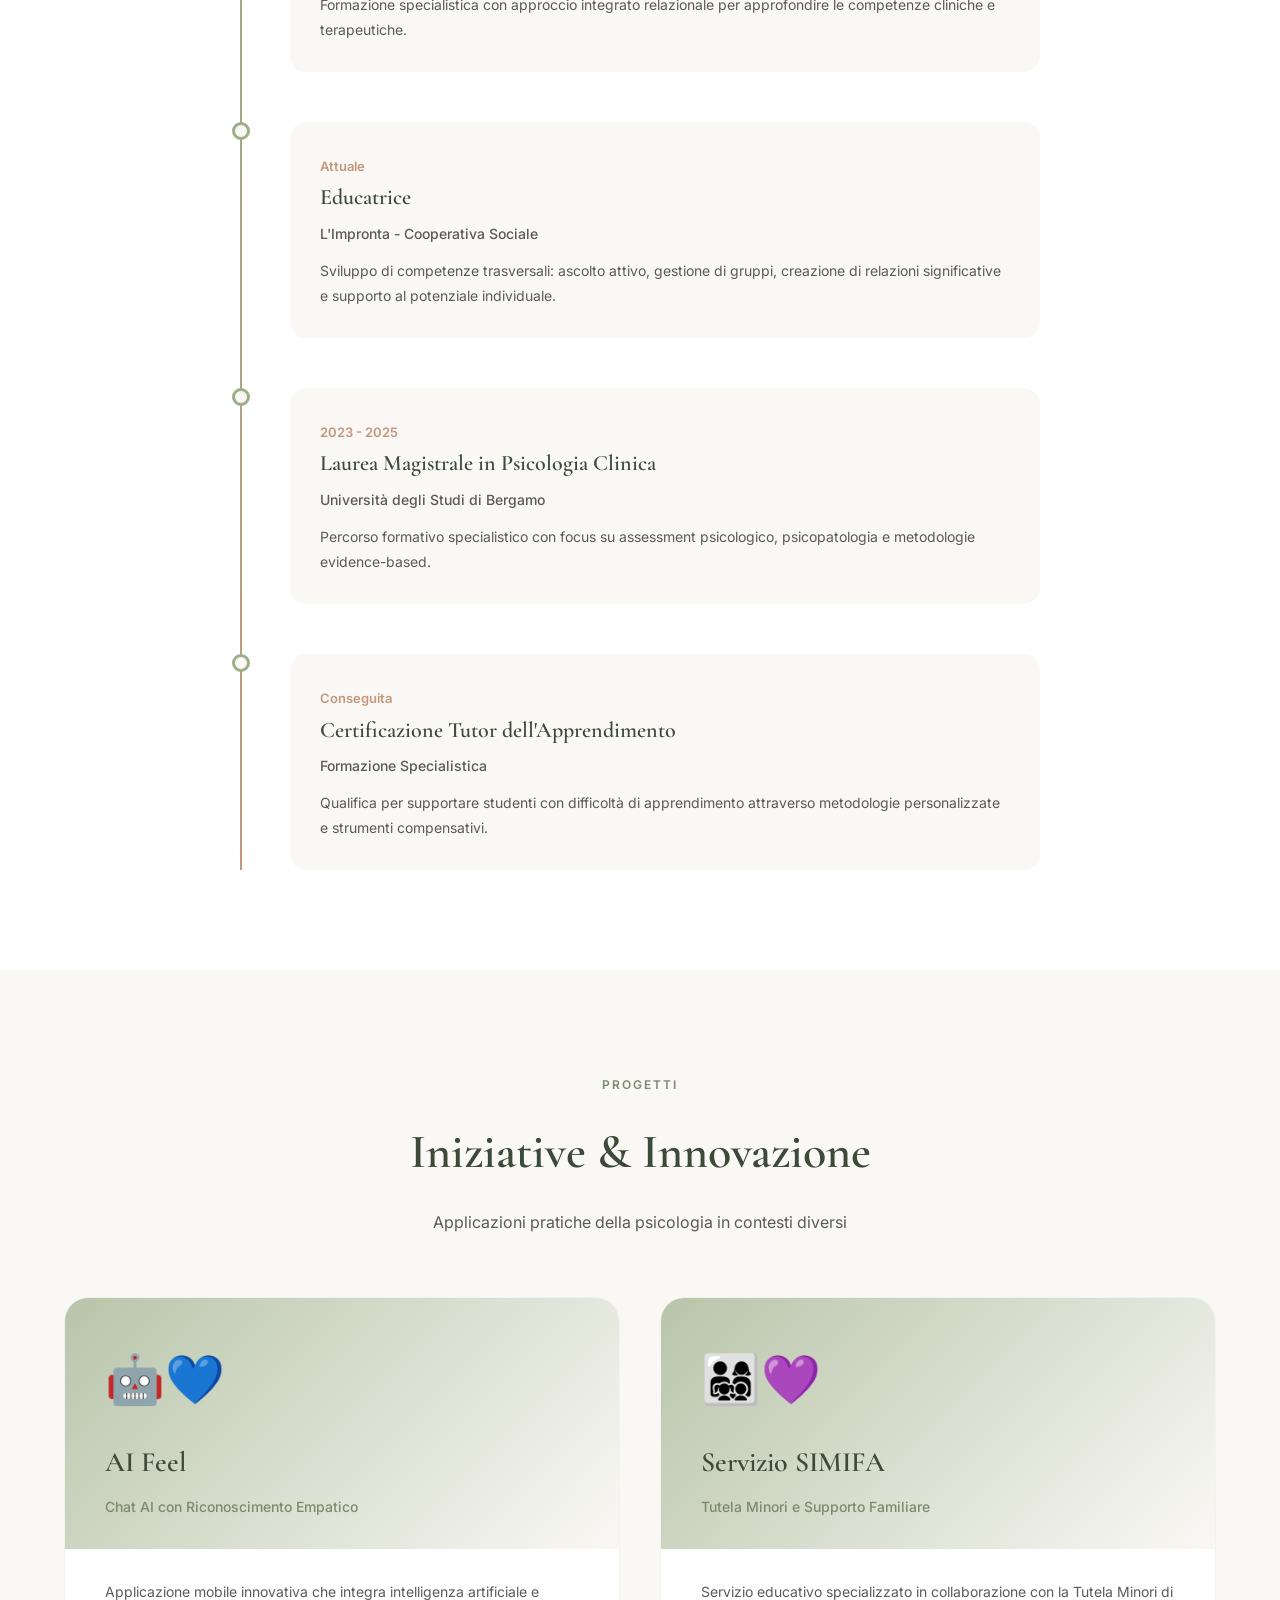
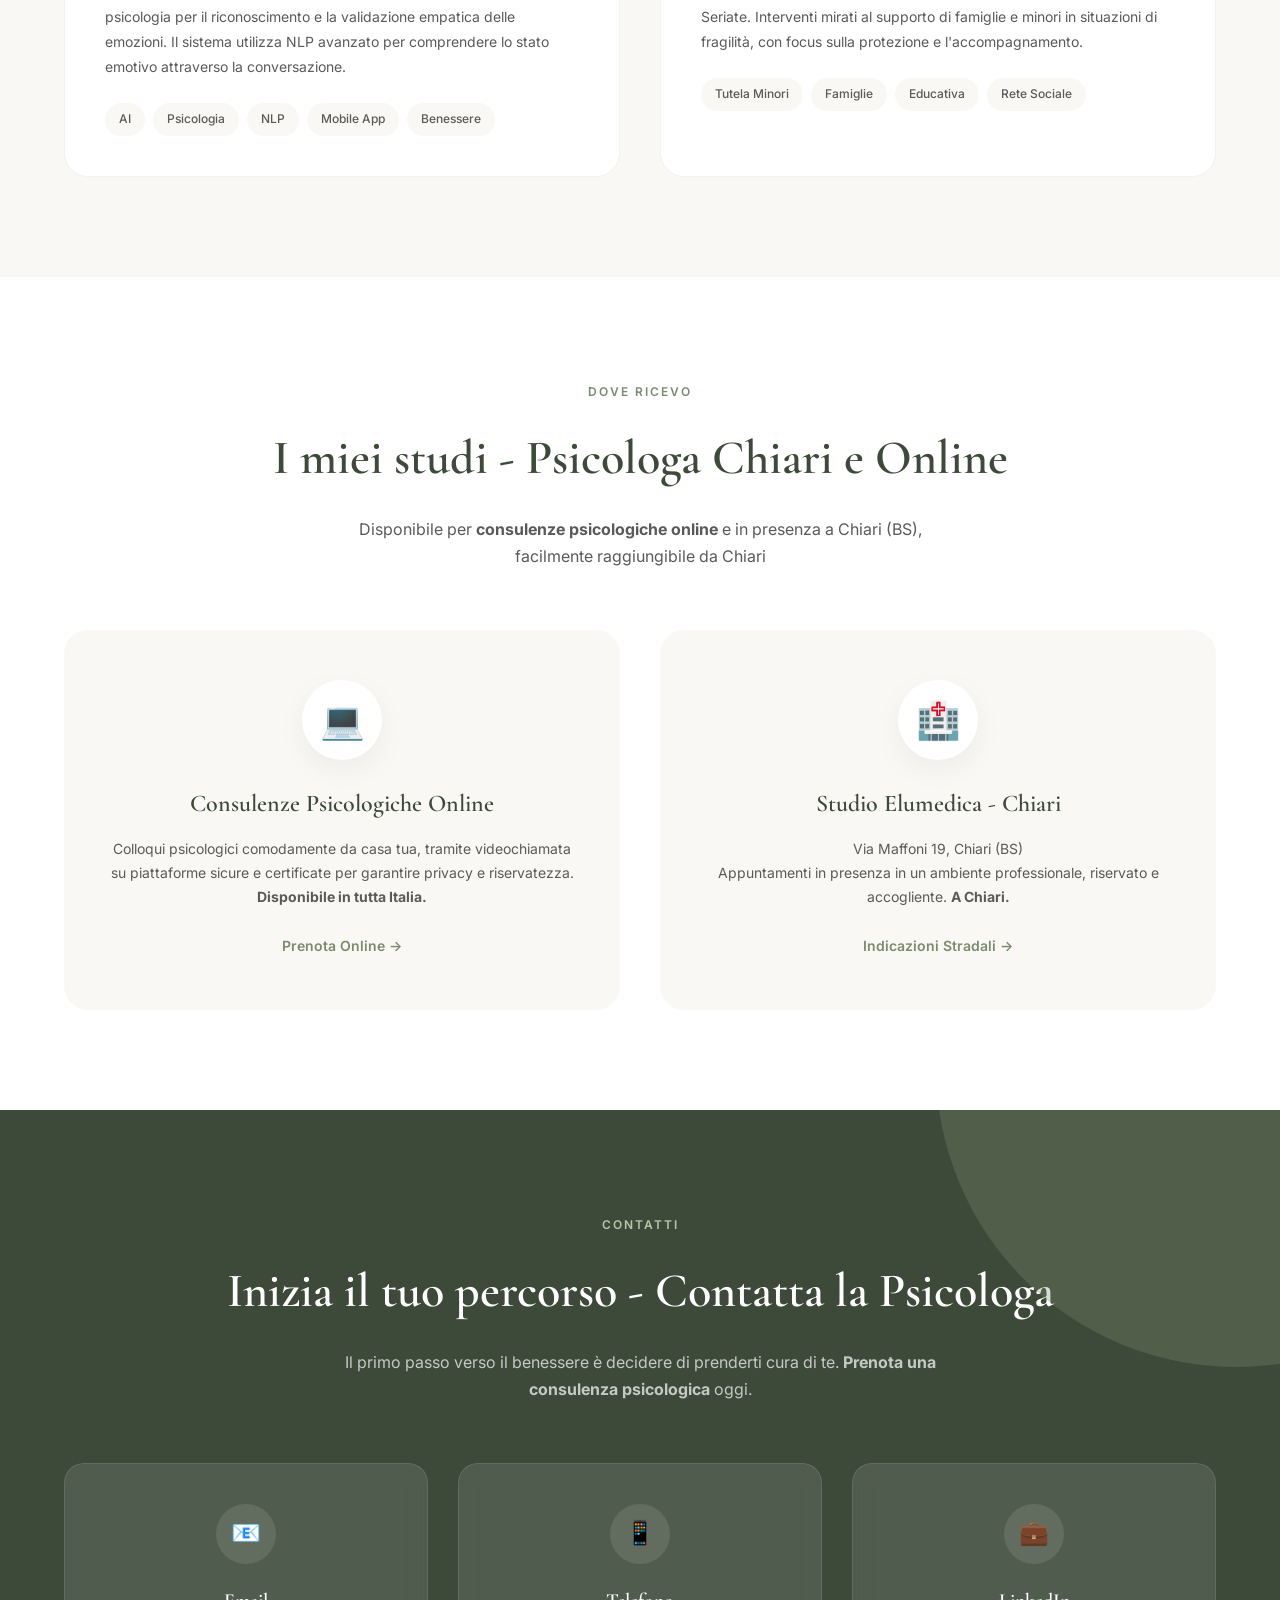
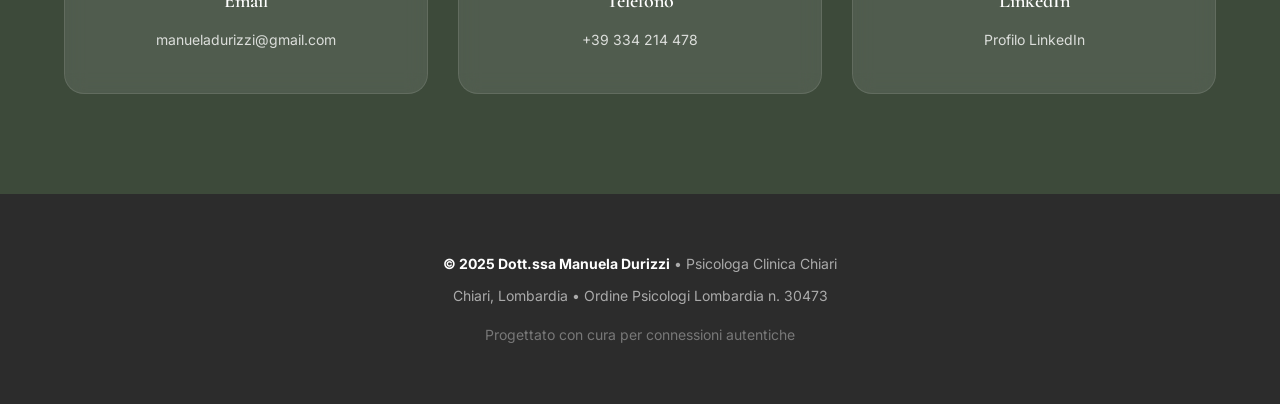
==== commit d1c88591: "feat(core): restile" ====
--- a/index.html
+++ b/index.html
@@ -1,1255 +1,1790 @@
 <!DOCTYPE html>
-<html lang="it">
+<html lang="it" itemscope itemtype="https://schema.org/WebPage">
 
 <head>
-
-    <head>
-        <meta charset="UTF-8">
-        <meta name="viewport" content="width=device-width, initial-scale=1.0">
-
-        <!-- Primary Meta Tags -->
-        <title>Manuela Durizzi - Psicologa Clinica Bergamo | Ordine Psicologi Lombardia</title>
-        <meta name="title" content="Manuela Durizzi - Psicologa Clinica Bergamo | Ordine Psicologi Lombardia">
-        <meta name="description"
-            content="Psicologa clinica iscritta all'Ordine degli Psicologi della Lombardia (n. 30473). Educatrice specializzata in ascolto empatico, gestione team e supporto psicologico. Disponibile per consulenze in Bergamo e online.">
-        <meta name="keywords"
-            content="psicologa Bergamo, psicologa clinica, Manuela Durizzi, supporto psicologico, educatrice, tutor apprendimento, ordine psicologi lombardia, consulenza psicologica Bergamo, psicologo online">
-        <meta name="author" content="Manuela Durizzi">
-        <meta name="robots" content="index, follow">
-        <meta name="language" content="Italian">
-        <meta name="revisit-after" content="7 days">
-
-        <!-- Geo Tags -->
-        <meta name="geo.region" content="IT-BG">
-        <meta name="geo.placename" content="Bergamo">
-        <meta name="geo.position" content="45.6983;9.6773">
-        <meta name="ICBM" content="45.6983, 9.6773">
-
-        <!-- Open Graph / Facebook -->
-        <meta property="og:type" content="website">
-        <meta property="og:url" content="https://tuodominio.com/">
-        <meta property="og:title" content="Manuela Durizzi - Psicologa Clinica Bergamo">
-        <meta property="og:description"
-            content="Psicologa clinica specializzata in supporto emotivo e benessere mentale. Ordine Psicologi Lombardia n. 30473.">
-        <meta property="og:image" content="https://tuodominio.com/og-image.jpg">
-        <meta property="og:locale" content="it_IT">
-        <meta property="og:site_name" content="Manuela Durizzi - Psicologa">
-
-        <!-- Twitter Card -->
-        <meta name="twitter:card" content="summary_large_image">
-        <meta name="twitter:url" content="https://tuodominio.com/">
-        <meta name="twitter:title" content="Manuela Durizzi - Psicologa Clinica Bergamo">
-        <meta name="twitter:description"
-            content="Psicologa clinica specializzata in supporto emotivo e benessere mentale. Ordine Psicologi Lombardia n. 30473.">
-        <meta name="twitter:image" content="https://tuodominio.com/twitter-image.jpg">
-
-        <!-- Canonical URL -->
-        <link rel="canonical" href="https://tuodominio.com/">
-
-        <!-- Favicon -->
-        <link rel="icon" type="image/png" sizes="32x32" href="/favicon-32x32.png">
-        <link rel="icon" type="image/png" sizes="16x16" href="/favicon-16x16.png">
-        <link rel="apple-touch-icon" sizes="180x180" href="/apple-touch-icon.png">
-
-        <!-- Preconnect for performance -->
-        <link rel="preconnect" href="https://fonts.googleapis.com">
-
-        <!-- Schema.org Structured Data -->
-        <script type="application/ld+json">
+    <meta charset="UTF-8">
+    <meta name="viewport" content="width=device-width, initial-scale=1.0">
+    <meta http-equiv="X-UA-Compatible" content="IE=edge">
+
+    <!-- Primary Meta Tags -->
+    <title>Psicologa Chiari - Dott.ssa Manuela Durizzi | Consulenza Psicologica Online e Chiari</title>
+    <meta name="title" content="Psicologa Chiari - Dott.ssa Manuela Durizzi | Consulenza Psicologica Online e Chiari">
+    <meta name="description"
+        content="Cerchi una psicologa a Chiari? Dott.ssa Manuela Durizzi, psicologa clinica iscritta Ordine Psicologi Lombardia n. 30473. Consulenze psicologiche online e in studio a Chiari. Supporto per ansia, stress, crescita personale. Prenota ora!">
+    <meta name="keywords"
+        content="psicologa Chiari, psicologo Chiari, psicologa clinica Chiari, psicologa online, consulenza psicologica Chiari, psicologa Chiari, psicologo online Italia, supporto psicologico, ansia, stress, crescita personale, benessere mentale, Manuela Durizzi, ordine psicologi lombardia, psicologa provincia Chiari, terapia psicologica Chiari, consulto psicologo, psicologa giovani, psicologa adulti">
+    <meta name="author" content="Dott.ssa Manuela Durizzi - Psicologa Clinica">
+    <meta name="robots" content="index, follow, max-image-preview:large, max-snippet:-1, max-video-preview:-1">
+    <meta name="language" content="Italian">
+    <meta name="revisit-after" content="7 days">
+    <meta name="rating" content="general">
+    <meta name="distribution" content="global">
+    <meta name="coverage" content="Italy">
+    <meta name="target" content="all">
+    <meta name="HandheldFriendly" content="True">
+    <meta name="MobileOptimized" content="320">
+    <meta name="format-detection" content="telephone=yes">
+
+    <!-- Additional SEO Meta Tags -->
+    <meta name="subject" content="Servizi di Psicologia Clinica a Chiari e Online">
+    <meta name="abstract"
+        content="Studio di psicologia clinica della Dott.ssa Manuela Durizzi. Consulenze psicologiche per ansia, stress, crescita personale. Riceve a Chiari (BS) e online.">
+    <meta name="topic" content="Psicologia, Salute Mentale, Benessere">
+    <meta name="summary"
+        content="Psicologa clinica a Chiari. Consulenze online e in presenza. Ordine Psicologi Lombardia n. 30473.">
+    <meta name="classification" content="Salute/Psicologia">
+    <meta name="designer" content="Marco Bertelli">
+    <meta name="reply-to" content="manueladurizzi@gmail.com">
+    <meta name="owner" content="Manuela Durizzi">
+    <meta name="category" content="Psicologia, Salute Mentale">
+
+    <!-- Geo Tags for Local SEO -->
+    <meta name="geo.region" content="IT-BG">
+    <meta name="geo.placename" content="Chiari, Lombardia, Italia">
+    <meta name="geo.position" content="45.6983;9.6773">
+    <meta name="ICBM" content="45.6983, 9.6773">
+    <meta name="city" content="Chiari">
+    <meta name="country" content="Italy">
+    <meta name="state" content="Lombardia">
+
+    <!-- Open Graph / Facebook -->
+    <meta property="og:type" content="website">
+    <meta property="og:url" content="https://manueladurizzi.it/">
+    <meta property="og:title" content="Psicologa Chiari - Dott.ssa Manuela Durizzi | Consulenza Psicologica">
+    <meta property="og:description"
+        content="Psicologa clinica a Chiari. Consulenze per ansia, stress, crescita personale. Online e in studio a Chiari. Ordine Psicologi Lombardia n. 30473. Prenota ora!">
+    <meta property="og:image" content="https://manueladurizzi.it/og-image.jpg">
+    <meta property="og:image:width" content="1200">
+    <meta property="og:image:height" content="630">
+    <meta property="og:image:alt" content="Dott.ssa Manuela Durizzi - Psicologa Clinica Chiari">
+    <meta property="og:locale" content="it_IT">
+    <meta property="og:site_name" content="Dott.ssa Manuela Durizzi - Psicologa Chiari">
+    <meta property="og:phone_number" content="+39 334 214 478">
+    <meta property="og:email" content="manueladurizzi@gmail.com">
+    <meta property="article:author" content="Manuela Durizzi">
+
+    <!-- Twitter Card -->
+    <meta name="twitter:card" content="summary_large_image">
+    <meta name="twitter:url" content="https://manueladurizzi.it/">
+    <meta name="twitter:title" content="Psicologa Chiari - Dott.ssa Manuela Durizzi">
+    <meta name="twitter:description"
+        content="Psicologa clinica a Chiari. Consulenze per ansia, stress, crescita personale. Online e in studio. Prenota ora!">
+    <meta name="twitter:image" content="https://manueladurizzi.it/twitter-image.jpg">
+    <meta name="twitter:image:alt" content="Dott.ssa Manuela Durizzi - Psicologa Clinica">
+    <meta name="twitter:creator" content="@manueladurizzi">
+
+    <!-- Canonical URL -->
+    <link rel="canonical" href="https://manueladurizzi.it/">
+
+    <!-- Alternate Languages (if applicable) -->
+    <link rel="alternate" hreflang="it" href="https://manueladurizzi.it/">
+    <link rel="alternate" hreflang="x-default" href="https://manueladurizzi.it/">
+
+    <!-- Favicon -->
+    <link rel="icon" type="image/png" sizes="32x32" href="/favicon-32x32.png">
+    <link rel="icon" type="image/png" sizes="16x16" href="/favicon-16x16.png">
+    <link rel="apple-touch-icon" sizes="180x180" href="/apple-touch-icon.png">
+    <link rel="manifest" href="/site.webmanifest">
+    <meta name="theme-color" content="#9CAF88">
+    <meta name="msapplication-TileColor" content="#9CAF88">
+
+    <!-- Preconnect for Performance -->
+    <link rel="preconnect" href="https://fonts.googleapis.com">
+    <link rel="preconnect" href="https://fonts.gstatic.com" crossorigin>
+    <link rel="dns-prefetch" href="https://fonts.googleapis.com">
+    <link rel="dns-prefetch" href="https://fonts.gstatic.com">
+
+    <!-- Fonts -->
+    <link
+        href="https://fonts.googleapis.com/css2?family=Cormorant+Garamond:ital,wght@0,400;0,500;0,600;0,700;1,400&family=Inter:wght@300;400;500;600&display=swap"
+        rel="stylesheet">
+
+    <!-- Schema.org Structured Data - Person -->
+    <script type="application/ld+json">
     {
       "@context": "https://schema.org",
       "@type": "Person",
+      "@id": "https://manueladurizzi.it/#person",
       "name": "Manuela Durizzi",
+      "givenName": "Manuela",
+      "familyName": "Durizzi",
+      "honorificPrefix": "Dott.ssa",
       "jobTitle": "Psicologa Clinica",
-      "url": "https://tuodominio.com",
-      "image": "https://tuodominio.com/manuela-durizzi.jpg",
-      "email": "manueladurizzi@gmail.com",
+      "description": "Psicologa clinica specializzata in supporto emotivo, gestione dell'ansia e crescita personale. Riceve a Chiari/Chiari e online.",
+      "url": "https://manueladurizzi.it",
+      "image": {
+        "@type": "ImageObject",
+        "url": "https://manueladurizzi.it/photo.jpeg",
+        "width": 800,
+        "height": 800
+      },
+      "email": "mailto:manueladurizzi@gmail.com",
       "telephone": "+39-334-214478",
       "address": {
         "@type": "PostalAddress",
-        "addressLocality": "Bergamo",
+        "streetAddress": "Via Maffoni 19",
+        "addressLocality": "Chiari",
         "addressRegion": "Lombardia",
+        "postalCode": "25032",
         "addressCountry": "IT"
       },
       "alumniOf": {
-        "@type": "EducationalOrganization",
-        "name": "Università degli Studi di Bergamo"
+        "@type": "CollegeOrUniversity",
+        "name": "Università degli Studi di Bergamo",
+        "sameAs": "https://www.unibg.it"
+      },
+      "hasCredential": {
+        "@type": "EducationalOccupationalCredential",
+        "name": "Laurea Magistrale in Psicologia Clinica",
+        "credentialCategory": "degree",
+        "recognizedBy": {
+          "@type": "Organization",
+          "name": "Università degli Studi di Bergamo"
+        }
       },
       "memberOf": {
-        "@type": "Organization",
+        "@type": "ProfessionalService",
         "name": "Ordine degli Psicologi della Lombardia",
-        "identifier": "30473"
+        "identifier": "30473",
+        "sameAs": "https://www.opl.it"
       },
       "knowsAbout": [
         "Psicologia Clinica",
         "Supporto Psicologico",
+        "Gestione Ansia",
+        "Gestione Stress",
+        "Crescita Personale",
+        "Benessere Mentale",
         "Educazione",
-        "Gestione Team",
         "Ascolto Attivo",
-        "Tutor dell'Apprendimento"
+        "Tutor dell'Apprendimento",
+        "Intelligenza Emotiva"
       ],
       "sameAs": [
         "https://www.linkedin.com/in/manuela-durizzi-485a28371/"
-      ]
+      ],
+      "workLocation": {
+        "@type": "Place",
+        "name": "Studio Elumedica",
+        "address": {
+          "@type": "PostalAddress",
+          "streetAddress": "Via Maffoni 19",
+          "addressLocality": "Chiari",
+          "postalCode": "25032",
+          "addressCountry": "IT"
+        }
+      }
     }
     </script>
 
-        <script type="application/ld+json">
+    <!-- Schema.org Structured Data - ProfessionalService/LocalBusiness -->
+    <script type="application/ld+json">
     {
       "@context": "https://schema.org",
-      "@type": "ProfessionalService",
-      "name": "Manuela Durizzi - Servizi di Psicologia Clinica",
-      "image": "https://tuodominio.com/manuela-durizzi.jpg",
-      "description": "Servizi di psicologia clinica, supporto emotivo e consulenza psicologica a Bergamo e online",
+      "@type": ["ProfessionalService", "LocalBusiness", "MedicalBusiness"],
+      "@id": "https://manueladurizzi.it/#business",
+      "name": "Dott.ssa Manuela Durizzi - Psicologa Clinica Chiari",
+      "alternateName": ["Psicologa Chiari", "Studio Psicologia Durizzi"],
+      "image": "https://manueladurizzi.it/photo.jpeg",
+      "logo": "https://manueladurizzi.it/logo.png",
+      "description": "Studio di psicologia clinica a Chiari. La Dott.ssa Manuela Durizzi offre consulenze psicologiche per ansia, stress, crescita personale. Servizi disponibili online e in presenza a Chiari (BS).",
+      "url": "https://manueladurizzi.it",
+      "telephone": "+39-334-214478",
+      "email": "manueladurizzi@gmail.com",
+      "priceRange": "€€",
+      "currenciesAccepted": "EUR",
+      "paymentAccepted": "Contanti, Bonifico Bancario",
       "address": {
         "@type": "PostalAddress",
-        "addressLocality": "Bergamo",
+        "streetAddress": "Via Maffoni 19",
+        "addressLocality": "Chiari",
         "addressRegion": "Lombardia",
+        "postalCode": "25032",
         "addressCountry": "IT"
       },
       "geo": {
         "@type": "GeoCoordinates",
-        "latitude": "45.6983",
-        "longitude": "9.6773"
+        "latitude": "45.5378",
+        "longitude": "9.9297"
       },
-      "telephone": "+39-334-214478",
-      "email": "manueladurizzi@gmail.com",
-      "priceRange": "€€",
-      "openingHours": "Mo-Fr 09:00-18:00",
-      "areaServed": {
-        "@type": "City",
-        "name": "Bergamo"
+      "hasMap": "https://maps.google.com/?q=Via+Maffoni+19+Chiari",
+      "openingHoursSpecification": [
+        {
+          "@type": "OpeningHoursSpecification",
+          "dayOfWeek": ["Monday", "Tuesday", "Wednesday", "Thursday", "Friday"],
+          "opens": "09:00",
+          "closes": "19:00"
+        }
+      ],
+      "areaServed": [
+        {
+          "@type": "City",
+          "name": "Chiari"
+        },
+        {
+          "@type": "City",
+          "name": "Chiari"
+        },
+        {
+          "@type": "AdministrativeArea",
+          "name": "Provincia di Chiari"
+        },
+        {
+          "@type": "AdministrativeArea",
+          "name": "Provincia di Brescia"
+        },
+        {
+          "@type": "Country",
+          "name": "Italia"
+        }
+      ],
+      "serviceType": [
+        "Consulenza Psicologica",
+        "Supporto per Ansia",
+        "Gestione dello Stress",
+        "Crescita Personale",
+        "Consulenze Online",
+        "Supporto all'Apprendimento"
+      ],
+      "availableChannel": {
+        "@type": "ServiceChannel",
+        "serviceType": "Consulenza Online",
+        "availableLanguage": "Italian"
+      },
+      "founder": {
+        "@id": "https://manueladurizzi.it/#person"
+      },
+      "contactPoint": {
+        "@type": "ContactPoint",
+        "telephone": "+39-334-214478",
+        "contactType": "customer service",
+        "email": "manueladurizzi@gmail.com",
+        "availableLanguage": "Italian",
+        "areaServed": "IT"
       }
     }
     </script>
 
-        <style>
-            * {
-                margin: 0;
-                padding: 0;
-                box-sizing: border-box;
-            }
-
-            :root {
-                /* 60-30-10 Rule: White (60%) - Violet (30%) - Accent (10%) */
-                --bg-white: #FFFFFF;
-                --bg-violet: #EDE7F6;
-                --bg-violet-deep: #D1C4E9;
-                --text-primary: #1A1A1A;
-                --text-secondary: #5D5D5D;
-                --accent: #7E57C2;
-                --accent-hover: #5E35B1;
-                --shadow-light: #FFFFFF;
-                --shadow-dark: #D1D1D4;
-                --shadow-violet: #B39DDB;
-                --radius: 20px;
-                --transition: all 0.4s cubic-bezier(0.4, 0, 0.2, 1);
-            }
-
-            body {
-                font-family: -apple-system, BlinkMacSystemFont, 'Segoe UI', Roboto, 'Helvetica Neue', Arial, sans-serif;
-                background: var(--bg-white);
-                color: var(--text-primary);
-                min-height: 100vh;
-                overflow-x: hidden;
-                line-height: 1.6;
-            }
-
-            /* Scroll Progress Bar - 10% Accent */
-            .scroll-progress {
-                position: fixed;
-                top: 0;
-                left: 0;
-                height: 3px;
-                background: linear-gradient(90deg, var(--accent), var(--accent-hover));
-                z-index: 1000;
-                transform-origin: left;
-                transition: transform 0.1s ease;
-            }
-
-            .container {
-                max-width: 1200px;
-                margin: 0 auto;
-                padding: 40px 20px;
-            }
-
-            /* 60% - White sections (content focus) */
-            .neo {
-                background: var(--bg-white);
-                border-radius: var(--radius);
-                box-shadow:
-                    8px 8px 16px var(--shadow-dark),
-                    -8px -8px 16px var(--shadow-light);
-                transition: var(--transition);
-            }
-
-            /* 30% - Violet sections (hero, CTA) */
-            .neo-violet {
-                background: var(--bg-violet);
-                border-radius: var(--radius);
-                box-shadow:
-                    8px 8px 16px var(--shadow-violet),
-                    -8px -8px 16px var(--shadow-light);
-                transition: var(--transition);
-            }
-
-            .neo-violet:hover {
-                box-shadow:
-                    12px 12px 24px var(--shadow-violet),
-                    -12px -12px 24px var(--shadow-light);
-            }
-
-            .neo-inset {
-                background: var(--bg-white);
-                border-radius: var(--radius);
-                box-shadow:
-                    inset 6px 6px 12px var(--shadow-dark),
-                    inset -6px -6px 12px var(--shadow-light);
-            }
-
-            .neo:hover {
-                box-shadow:
-                    12px 12px 24px var(--shadow-dark),
-                    -12px -12px 24px var(--shadow-light);
-            }
-
-            /* Header */
-            header {
-                padding: 20px 0 40px;
-                margin-bottom: 40px;
-                position: relative;
-                z-index: 100;
-            }
-
-            nav {
+    <!-- Schema.org Structured Data - WebSite with SearchAction -->
+    <script type="application/ld+json">
+    {
+      "@context": "https://schema.org",
+      "@type": "WebSite",
+      "@id": "https://manueladurizzi.it/#website",
+      "name": "Dott.ssa Manuela Durizzi - Psicologa Chiari",
+      "alternateName": "Psicologa Chiari Manuela Durizzi",
+      "url": "https://manueladurizzi.it",
+      "description": "Sito ufficiale della Dott.ssa Manuela Durizzi, psicologa clinica a Chiari. Consulenze psicologiche online e in presenza.",
+      "publisher": {
+        "@id": "https://manueladurizzi.it/#person"
+      },
+      "inLanguage": "it-IT"
+    }
+    </script>
+
+    <!-- Schema.org Structured Data - BreadcrumbList -->
+    <script type="application/ld+json">
+    {
+      "@context": "https://schema.org",
+      "@type": "BreadcrumbList",
+      "itemListElement": [
+        {
+          "@type": "ListItem",
+          "position": 1,
+          "name": "Home",
+          "item": "https://manueladurizzi.it/"
+        },
+        {
+          "@type": "ListItem",
+          "position": 2,
+          "name": "Chi Sono",
+          "item": "https://manueladurizzi.it/#about"
+        },
+        {
+          "@type": "ListItem",
+          "position": 3,
+          "name": "Competenze",
+          "item": "https://manueladurizzi.it/#skills"
+        },
+        {
+          "@type": "ListItem",
+          "position": 4,
+          "name": "Contatti",
+          "item": "https://manueladurizzi.it/#contact"
+        }
+      ]
+    }
+    </script>
+
+    <!-- Schema.org Structured Data - FAQPage -->
+    <script type="application/ld+json">
+    {
+      "@context": "https://schema.org",
+      "@type": "FAQPage",
+      "mainEntity": [
+        {
+          "@type": "Question",
+          "name": "Come posso prenotare una consulenza psicologica?",
+          "acceptedAnswer": {
+            "@type": "Answer",
+            "text": "Puoi prenotare una consulenza contattando la Dott.ssa Manuela Durizzi via email a manueladurizzi@gmail.com o telefonicamente al +39 334 214 478. Sono disponibili consulenze sia online che in presenza presso lo Studio Elumedica a Chiari (BS)."
+          }
+        },
+        {
+          "@type": "Question",
+          "name": "Offrite consulenze psicologiche online?",
+          "acceptedAnswer": {
+            "@type": "Answer",
+            "text": "Sì, la Dott.ssa Durizzi offre consulenze psicologiche online tramite videochiamata su piattaforme sicure e certificate, garantendo privacy e riservatezza. Questo servizio è ideale per chi non può recarsi fisicamente in studio."
+          }
+        },
+        {
+          "@type": "Question",
+          "name": "Dove si trova lo studio della psicologa?",
+          "acceptedAnswer": {
+            "@type": "Answer",
+            "text": "Lo studio si trova presso Elumedica in Via Maffoni 19, Chiari (BS). È facilmente raggiungibile dalla provincia di Chiari e Brescia. Sono disponibili anche consulenze online per chi preferisce colloqui a distanza."
+          }
+        },
+        {
+          "@type": "Question",
+          "name": "Quali problematiche tratta la Dott.ssa Durizzi?",
+          "acceptedAnswer": {
+            "@type": "Answer",
+            "text": "La Dott.ssa Durizzi si occupa di supporto psicologico per ansia, stress, crescita personale, gestione delle emozioni, difficoltà relazionali e supporto all'apprendimento. È specializzata in ascolto empatico e tecniche evidence-based."
+          }
+        },
+        {
+          "@type": "Question",
+          "name": "La psicologa è iscritta all'Albo?",
+          "acceptedAnswer": {
+            "@type": "Answer",
+            "text": "Sì, la Dott.ssa Manuela Durizzi è regolarmente iscritta all'Ordine degli Psicologi della Lombardia con numero di iscrizione 30473, garantendo professionalità e rispetto del codice deontologico."
+          }
+        }
+      ]
+    }
+    </script>
+
+    <!-- Schema.org Structured Data - Service -->
+    <script type="application/ld+json">
+    {
+      "@context": "https://schema.org",
+      "@type": "Service",
+      "serviceType": "Consulenza Psicologica",
+      "name": "Consulenza Psicologica - Dott.ssa Manuela Durizzi",
+      "description": "Servizio di consulenza psicologica per il supporto emotivo, gestione dell'ansia, dello stress e percorsi di crescita personale.",
+      "provider": {
+        "@id": "https://manueladurizzi.it/#person"
+      },
+      "areaServed": {
+        "@type": "GeoCircle",
+        "geoMidpoint": {
+          "@type": "GeoCoordinates",
+          "latitude": "45.6983",
+          "longitude": "9.6773"
+        },
+        "geoRadius": "50000"
+      },
+      "availableChannel": [
+        {
+          "@type": "ServiceChannel",
+          "serviceType": "In Presenza",
+          "serviceLocation": {
+            "@type": "Place",
+            "name": "Studio Elumedica",
+            "address": "Via Maffoni 19, Chiari (BS)"
+          }
+        },
+        {
+          "@type": "ServiceChannel",
+          "serviceType": "Online",
+          "servicePhone": "+39-334-214478"
+        }
+      ],
+      "offers": {
+        "@type": "Offer",
+        "availability": "https://schema.org/InStock",
+        "priceSpecification": {
+          "@type": "PriceSpecification",
+          "priceCurrency": "EUR"
+        }
+      }
+    }
+    </script>
+
+    <style>
+        * {
+            margin: 0;
+            padding: 0;
+            box-sizing: border-box;
+        }
+
+        /* Screen Reader Only - SEO Hidden Text */
+        .sr-only {
+            position: absolute;
+            width: 1px;
+            height: 1px;
+            padding: 0;
+            margin: -1px;
+            overflow: hidden;
+            clip: rect(0, 0, 0, 0);
+            white-space: nowrap;
+            border: 0;
+        }
+
+        :root {
+            /* Organic & Serene Palette */
+            --cream: #FAF8F5;
+            --cream-dark: #F0EBE3;
+            --sage: #9CAF88;
+            --sage-light: #B8C5AA;
+            --sage-dark: #7A8B6F;
+            --terracotta: #C4977A;
+            --terracotta-light: #D4B39E;
+            --terracotta-dark: #A67B5B;
+            --forest: #3D4A3A;
+            --charcoal: #2C2C2C;
+            --text-primary: #2C2C2C;
+            --text-secondary: #5A5A5A;
+            --text-light: #7A7A7A;
+            --gold: #C9A962;
+            --white: #FFFFFF;
+
+            /* Typography */
+            --font-serif: 'Cormorant Garamond', Georgia, serif;
+            --font-sans: 'Inter', -apple-system, BlinkMacSystemFont, sans-serif;
+
+            /* Transitions */
+            --transition: all 0.4s cubic-bezier(0.4, 0, 0.2, 1);
+            --transition-slow: all 0.6s cubic-bezier(0.4, 0, 0.2, 1);
+        }
+
+        html {
+            scroll-behavior: smooth;
+        }
+
+        body {
+            font-family: var(--font-sans);
+            background: var(--cream);
+            color: var(--text-primary);
+            line-height: 1.7;
+            overflow-x: hidden;
+        }
+
+        ::selection {
+            background: var(--sage-light);
+            color: var(--forest);
+        }
+
+        /* Scroll Progress */
+        .scroll-progress {
+            position: fixed;
+            top: 0;
+            left: 0;
+            height: 3px;
+            background: linear-gradient(90deg, var(--sage), var(--terracotta));
+            z-index: 1001;
+            transform-origin: left;
+            transform: scaleX(0);
+        }
+
+        /* Organic Background Shapes */
+        .organic-bg {
+            position: fixed;
+            top: 0;
+            left: 0;
+            width: 100%;
+            height: 100%;
+            pointer-events: none;
+            z-index: -1;
+            overflow: hidden;
+        }
+
+        .blob {
+            position: absolute;
+            border-radius: 50%;
+            filter: blur(80px);
+            opacity: 0.4;
+            animation: float 20s ease-in-out infinite;
+        }
+
+        .blob-1 {
+            width: 600px;
+            height: 600px;
+            background: var(--sage-light);
+            top: -200px;
+            right: -200px;
+            animation-delay: 0s;
+        }
+
+        .blob-2 {
+            width: 500px;
+            height: 500px;
+            background: var(--terracotta-light);
+            bottom: -150px;
+            left: -150px;
+            animation-delay: -7s;
+        }
+
+        .blob-3 {
+            width: 400px;
+            height: 400px;
+            background: var(--sage);
+            top: 50%;
+            left: 50%;
+            transform: translate(-50%, -50%);
+            animation-delay: -14s;
+            opacity: 0.2;
+        }
+
+        @keyframes float {
+
+            0%,
+            100% {
+                transform: translate(0, 0) scale(1);
+            }
+
+            33% {
+                transform: translate(30px, -30px) scale(1.05);
+            }
+
+            66% {
+                transform: translate(-20px, 20px) scale(0.95);
+            }
+        }
+
+        /* Container */
+        .container {
+            max-width: 1200px;
+            margin: 0 auto;
+            padding: 0 24px;
+        }
+
+        /* Navigation */
+        header {
+            position: fixed;
+            top: 0;
+            left: 0;
+            right: 0;
+            z-index: 1000;
+            padding: 20px 0;
+            transition: var(--transition);
+        }
+
+        header.scrolled {
+            background: rgba(250, 248, 245, 0.95);
+            backdrop-filter: blur(20px);
+            box-shadow: 0 4px 30px rgba(0, 0, 0, 0.05);
+            padding: 15px 0;
+        }
+
+        nav {
+            display: flex;
+            justify-content: space-between;
+            align-items: center;
+        }
+
+        .logo {
+            font-family: var(--font-serif);
+            font-size: 28px;
+            font-weight: 600;
+            color: var(--forest);
+            letter-spacing: 1px;
+        }
+
+        .nav-links {
+            display: flex;
+            gap: 40px;
+            list-style: none;
+        }
+
+        .nav-links a {
+            color: var(--text-primary);
+            text-decoration: none;
+            font-weight: 500;
+            font-size: 14px;
+            letter-spacing: 0.5px;
+            transition: var(--transition);
+            position: relative;
+        }
+
+        .nav-links a::after {
+            content: '';
+            position: absolute;
+            bottom: -4px;
+            left: 0;
+            width: 0;
+            height: 2px;
+            background: var(--sage);
+            transition: var(--transition);
+        }
+
+        .nav-links a:hover::after {
+            width: 100%;
+        }
+
+        .nav-links a:hover {
+            color: var(--sage-dark);
+        }
+
+        .mobile-menu-btn {
+            display: none;
+            background: none;
+            border: none;
+            font-size: 24px;
+            cursor: pointer;
+            color: var(--text-primary);
+            padding: 10px;
+        }
+
+        /* Hero Section */
+        .hero {
+            min-height: 100vh;
+            display: flex;
+            align-items: center;
+            padding: 120px 0 80px;
+            position: relative;
+        }
+
+        .hero-content {
+            display: grid;
+            grid-template-columns: 1fr 1fr;
+            gap: 80px;
+            align-items: center;
+        }
+
+        .hero-text {
+            animation: fadeInUp 1s ease;
+        }
+
+        @keyframes fadeInUp {
+            from {
+                opacity: 0;
+                transform: translateY(40px);
+            }
+
+            to {
+                opacity: 1;
+                transform: translateY(0);
+            }
+        }
+
+        .hero-badge {
+            display: inline-block;
+            padding: 8px 20px;
+            background: var(--sage-light);
+            color: var(--forest);
+            border-radius: 30px;
+            font-size: 12px;
+            font-weight: 600;
+            letter-spacing: 1px;
+            text-transform: uppercase;
+            margin-bottom: 24px;
+        }
+
+        .hero h1 {
+            font-family: var(--font-serif);
+            font-size: clamp(48px, 6vw, 72px);
+            font-weight: 600;
+            color: var(--forest);
+            line-height: 1.1;
+            margin-bottom: 16px;
+        }
+
+        .hero .subtitle {
+            font-family: var(--font-serif);
+            font-size: clamp(24px, 3vw, 32px);
+            color: var(--terracotta);
+            font-weight: 500;
+            font-style: italic;
+            margin-bottom: 32px;
+        }
+
+        .hero-description {
+            font-size: 16px;
+            color: var(--text-secondary);
+            line-height: 1.8;
+            margin-bottom: 40px;
+            max-width: 500px;
+        }
+
+        .hero-image {
+            position: relative;
+            animation: fadeInUp 1s ease 0.2s both;
+        }
+
+        .hero-image-wrapper {
+            position: relative;
+            width: 100%;
+            max-width: 450px;
+            margin: 0 auto;
+        }
+
+        .hero-image-wrapper::before {
+            content: '';
+            position: absolute;
+            top: 20px;
+            left: 20px;
+            right: -20px;
+            bottom: -20px;
+            background: var(--sage-light);
+            border-radius: 30px;
+            z-index: -1;
+        }
+
+        .profile-img {
+            width: 100%;
+            aspect-ratio: 4/5;
+            object-fit: cover;
+            border-radius: 30px;
+            box-shadow: 0 30px 60px rgba(0, 0, 0, 0.1);
+        }
+
+        .hero-stats {
+            display: flex;
+            gap: 40px;
+            margin-top: 50px;
+            padding-top: 40px;
+            border-top: 1px solid rgba(0, 0, 0, 0.1);
+        }
+
+        .stat-item {
+            text-align: center;
+        }
+
+        .stat-number {
+            font-family: var(--font-serif);
+            font-size: 36px;
+            font-weight: 600;
+            color: var(--forest);
+            display: block;
+        }
+
+        .stat-label {
+            font-size: 13px;
+            color: var(--text-light);
+            text-transform: uppercase;
+            letter-spacing: 1px;
+        }
+
+        /* Buttons */
+        .btn-group {
+            display: flex;
+            gap: 16px;
+            flex-wrap: wrap;
+        }
+
+        .btn {
+            padding: 16px 32px;
+            border-radius: 50px;
+            text-decoration: none;
+            font-weight: 500;
+            font-size: 14px;
+            letter-spacing: 0.5px;
+            transition: var(--transition);
+            cursor: pointer;
+            border: none;
+            display: inline-flex;
+            align-items: center;
+            gap: 10px;
+        }
+
+        .btn-primary {
+            background: var(--forest);
+            color: var(--white);
+        }
+
+        .btn-primary:hover {
+            background: var(--sage-dark);
+            transform: translateY(-2px);
+            box-shadow: 0 10px 30px rgba(61, 74, 58, 0.3);
+        }
+
+        .btn-secondary {
+            background: transparent;
+            color: var(--forest);
+            border: 2px solid var(--forest);
+        }
+
+        .btn-secondary:hover {
+            background: var(--forest);
+            color: var(--white);
+        }
+
+        /* Section Styling */
+        .section {
+            padding: 100px 0;
+        }
+
+        .section-header {
+            text-align: center;
+            margin-bottom: 60px;
+        }
+
+        .section-label {
+            display: inline-block;
+            font-size: 12px;
+            font-weight: 600;
+            letter-spacing: 2px;
+            text-transform: uppercase;
+            color: var(--sage-dark);
+            margin-bottom: 16px;
+        }
+
+        .section-title {
+            font-family: var(--font-serif);
+            font-size: clamp(36px, 4vw, 48px);
+            font-weight: 600;
+            color: var(--forest);
+            margin-bottom: 16px;
+        }
+
+        .section-subtitle {
+            font-size: 16px;
+            color: var(--text-secondary);
+            max-width: 600px;
+            margin: 0 auto;
+        }
+
+        /* About Section */
+        .about-section {
+            background: var(--white);
+        }
+
+        .about-content {
+            display: grid;
+            grid-template-columns: 1fr 1fr;
+            gap: 80px;
+            align-items: center;
+        }
+
+        .about-text p {
+            font-size: 16px;
+            color: var(--text-secondary);
+            line-height: 1.9;
+            margin-bottom: 24px;
+        }
+
+        .about-features {
+            display: grid;
+            gap: 20px;
+            margin-top: 40px;
+        }
+
+        .about-feature {
+            display: flex;
+            gap: 16px;
+            align-items: flex-start;
+        }
+
+        .feature-icon {
+            width: 48px;
+            height: 48px;
+            background: var(--sage-light);
+            border-radius: 12px;
+            display: flex;
+            align-items: center;
+            justify-content: center;
+            font-size: 24px;
+            flex-shrink: 0;
+        }
+
+        .feature-text h4 {
+            font-size: 16px;
+            font-weight: 600;
+            color: var(--forest);
+            margin-bottom: 4px;
+        }
+
+        .feature-text p {
+            font-size: 14px;
+            color: var(--text-light);
+            margin: 0;
+        }
+
+        /* Skills Grid */
+        .skills-grid {
+            display: grid;
+            grid-template-columns: repeat(3, 1fr);
+            gap: 30px;
+        }
+
+        .skill-card {
+            background: var(--white);
+            padding: 40px 30px;
+            border-radius: 20px;
+            text-align: center;
+            transition: var(--transition);
+            border: 1px solid rgba(0, 0, 0, 0.05);
+        }
+
+        .skill-card:hover {
+            transform: translateY(-10px);
+            box-shadow: 0 30px 60px rgba(0, 0, 0, 0.08);
+        }
+
+        .skill-icon {
+            width: 80px;
+            height: 80px;
+            margin: 0 auto 24px;
+            background: linear-gradient(135deg, var(--sage-light), var(--sage));
+            border-radius: 20px;
+            display: flex;
+            align-items: center;
+            justify-content: center;
+            font-size: 36px;
+        }
+
+        .skill-card h3 {
+            font-family: var(--font-serif);
+            font-size: 22px;
+            font-weight: 600;
+            color: var(--forest);
+            margin-bottom: 12px;
+        }
+
+        .skill-card p {
+            font-size: 14px;
+            color: var(--text-secondary);
+            line-height: 1.7;
+        }
+
+        /* Experience Timeline */
+        .experience-section {
+            background: var(--white);
+        }
+
+        .timeline {
+            max-width: 800px;
+            margin: 0 auto;
+            position: relative;
+        }
+
+        .timeline::before {
+            content: '';
+            position: absolute;
+            left: 0;
+            top: 0;
+            bottom: 0;
+            width: 2px;
+            background: linear-gradient(180deg, var(--sage), var(--terracotta));
+        }
+
+        .timeline-item {
+            position: relative;
+            padding-left: 50px;
+            padding-bottom: 50px;
+        }
+
+        .timeline-item:last-child {
+            padding-bottom: 0;
+        }
+
+        .timeline-dot {
+            position: absolute;
+            left: -8px;
+            top: 0;
+            width: 18px;
+            height: 18px;
+            background: var(--cream);
+            border: 3px solid var(--sage);
+            border-radius: 50%;
+        }
+
+        .timeline-content {
+            background: var(--cream);
+            padding: 30px;
+            border-radius: 16px;
+            transition: var(--transition);
+        }
+
+        .timeline-content:hover {
+            box-shadow: 0 20px 40px rgba(0, 0, 0, 0.05);
+        }
+
+        .timeline-date {
+            font-size: 13px;
+            font-weight: 600;
+            color: var(--terracotta);
+            margin-bottom: 8px;
+        }
+
+        .timeline-content h3 {
+            font-family: var(--font-serif);
+            font-size: 22px;
+            font-weight: 600;
+            color: var(--forest);
+            margin-bottom: 4px;
+        }
+
+        .timeline-company {
+            font-size: 15px;
+            color: var(--sage-dark);
+            font-weight: 500;
+            margin-bottom: 12px;
+        }
+
+        .timeline-content p {
+            font-size: 14px;
+            color: var(--text-secondary);
+            line-height: 1.8;
+        }
+
+        /* Projects Section */
+        .projects-grid {
+            display: grid;
+            grid-template-columns: repeat(2, 1fr);
+            gap: 40px;
+        }
+
+        .project-card {
+            background: var(--white);
+            border-radius: 24px;
+            overflow: hidden;
+            transition: var(--transition);
+            border: 1px solid rgba(0, 0, 0, 0.05);
+        }
+
+        .project-card:hover {
+            transform: translateY(-10px);
+            box-shadow: 0 40px 80px rgba(0, 0, 0, 0.1);
+        }
+
+        .project-header {
+            padding: 40px 40px 30px;
+            background: linear-gradient(135deg, var(--sage-light) 0%, var(--cream) 100%);
+        }
+
+        .project-icon {
+            font-size: 48px;
+            margin-bottom: 20px;
+        }
+
+        .project-header h3 {
+            font-family: var(--font-serif);
+            font-size: 28px;
+            font-weight: 600;
+            color: var(--forest);
+            margin-bottom: 8px;
+        }
+
+        .project-subtitle {
+            font-size: 14px;
+            color: var(--sage-dark);
+            font-weight: 500;
+        }
+
+        .project-body {
+            padding: 30px 40px 40px;
+        }
+
+        .project-body p {
+            font-size: 14px;
+            color: var(--text-secondary);
+            line-height: 1.8;
+            margin-bottom: 24px;
+        }
+
+        .project-tags {
+            display: flex;
+            flex-wrap: wrap;
+            gap: 8px;
+        }
+
+        .project-tag {
+            padding: 6px 14px;
+            background: var(--cream);
+            color: var(--text-secondary);
+            border-radius: 20px;
+            font-size: 12px;
+            font-weight: 500;
+        }
+
+        /* Location Section */
+        .location-section {
+            background: var(--white);
+        }
+
+        .location-grid {
+            display: grid;
+            grid-template-columns: repeat(2, 1fr);
+            gap: 40px;
+        }
+
+        .location-card {
+            background: var(--cream);
+            padding: 50px 40px;
+            border-radius: 24px;
+            text-align: center;
+            transition: var(--transition);
+        }
+
+        .location-card:hover {
+            box-shadow: 0 30px 60px rgba(0, 0, 0, 0.08);
+        }
+
+        .location-icon {
+            width: 80px;
+            height: 80px;
+            margin: 0 auto 24px;
+            background: var(--white);
+            border-radius: 50%;
+            display: flex;
+            align-items: center;
+            justify-content: center;
+            font-size: 36px;
+            box-shadow: 0 10px 30px rgba(0, 0, 0, 0.05);
+        }
+
+        .location-card h3 {
+            font-family: var(--font-serif);
+            font-size: 24px;
+            font-weight: 600;
+            color: var(--forest);
+            margin-bottom: 12px;
+        }
+
+        .location-card p {
+            font-size: 14px;
+            color: var(--text-secondary);
+            line-height: 1.7;
+            margin-bottom: 24px;
+        }
+
+        .location-link {
+            color: var(--sage-dark);
+            font-weight: 600;
+            text-decoration: none;
+            font-size: 14px;
+            transition: var(--transition);
+        }
+
+        .location-link:hover {
+            color: var(--terracotta);
+        }
+
+        /* Contact Section */
+        .contact-section {
+            background: var(--forest);
+            color: var(--white);
+            position: relative;
+            overflow: hidden;
+        }
+
+        .contact-section::before {
+            content: '';
+            position: absolute;
+            top: -50%;
+            right: -20%;
+            width: 600px;
+            height: 600px;
+            background: var(--sage-dark);
+            border-radius: 50%;
+            opacity: 0.3;
+        }
+
+        .contact-section .section-label {
+            color: var(--sage-light);
+        }
+
+        .contact-section .section-title {
+            color: var(--white);
+        }
+
+        .contact-section .section-subtitle {
+            color: rgba(255, 255, 255, 0.7);
+        }
+
+        .contact-grid {
+            display: grid;
+            grid-template-columns: repeat(3, 1fr);
+            gap: 30px;
+            margin-top: 60px;
+        }
+
+        .contact-card {
+            background: rgba(255, 255, 255, 0.1);
+            backdrop-filter: blur(10px);
+            padding: 40px 30px;
+            border-radius: 20px;
+            text-align: center;
+            transition: var(--transition);
+            border: 1px solid rgba(255, 255, 255, 0.1);
+        }
+
+        .contact-card:hover {
+            background: rgba(255, 255, 255, 0.15);
+            transform: translateY(-5px);
+        }
+
+        .contact-icon {
+            width: 60px;
+            height: 60px;
+            margin: 0 auto 20px;
+            background: rgba(255, 255, 255, 0.1);
+            border-radius: 50%;
+            display: flex;
+            align-items: center;
+            justify-content: center;
+            font-size: 24px;
+        }
+
+        .contact-card h3 {
+            font-family: var(--font-serif);
+            font-size: 20px;
+            font-weight: 600;
+            margin-bottom: 8px;
+        }
+
+        .contact-card a {
+            color: rgba(255, 255, 255, 0.8);
+            text-decoration: none;
+            font-size: 14px;
+            transition: var(--transition);
+        }
+
+        .contact-card a:hover {
+            color: var(--white);
+        }
+
+        /* Footer */
+        footer {
+            background: var(--charcoal);
+            color: rgba(255, 255, 255, 0.6);
+            padding: 50px 0;
+            text-align: center;
+        }
+
+        footer p {
+            font-size: 14px;
+            margin: 8px 0;
+        }
+
+        footer strong {
+            color: var(--white);
+        }
+
+        /* Responsive Design */
+        @media (max-width: 1024px) {
+            .hero-content {
+                grid-template-columns: 1fr;
+                gap: 60px;
+                text-align: center;
+            }
+
+            .hero-description {
+                margin: 0 auto 40px;
+            }
+
+            .hero-image {
+                order: -1;
+            }
+
+            .hero-image-wrapper {
+                max-width: 350px;
+            }
+
+            .hero-stats {
+                justify-content: center;
+            }
+
+            .btn-group {
+                justify-content: center;
+            }
+
+            .about-content {
+                grid-template-columns: 1fr;
+                gap: 50px;
+            }
+
+            .skills-grid {
+                grid-template-columns: repeat(2, 1fr);
+            }
+
+            .projects-grid {
+                grid-template-columns: 1fr;
+            }
+        }
+
+        @media (max-width: 768px) {
+            .nav-links {
+                display: none;
+                position: absolute;
+                top: 100%;
+                left: 24px;
+                right: 24px;
+                background: var(--white);
+                flex-direction: column;
+                padding: 30px;
+                border-radius: 16px;
+                box-shadow: 0 20px 40px rgba(0, 0, 0, 0.1);
+                gap: 20px;
+            }
+
+            .nav-links.active {
                 display: flex;
-                justify-content: space-between;
-                align-items: center;
-                padding: 20px 40px;
-                position: relative;
-            }
-
-            .logo {
-                font-size: 28px;
-                font-weight: 700;
-                color: var(--text-primary);
-                letter-spacing: 2px;
-            }
-
-            .nav-links {
-                display: flex;
-                gap: 40px;
-                list-style: none;
-            }
-
-            .nav-links a {
-                color: var(--text-primary);
-                text-decoration: none;
-                font-weight: 500;
-                font-size: 15px;
-                transition: var(--transition);
-                position: relative;
-                padding: 8px 16px;
-                border-radius: 10px;
-            }
-
-            .nav-links a:hover {
-                background: var(--bg-primary);
-                box-shadow:
-                    4px 4px 8px var(--shadow-dark),
-                    -4px -4px 8px var(--shadow-light);
-            }
-
-            /* Hero Section */
+            }
+
+            .mobile-menu-btn {
+                display: block;
+            }
+
             .hero {
-                padding: 60px 50px;
-                text-align: center;
-                margin-bottom: 80px;
-                animation: fadeInUp 1s ease;
-            }
-
-            @keyframes fadeInUp {
-                from {
-                    opacity: 0;
-                    transform: translateY(40px);
-                }
-
-                to {
-                    opacity: 1;
-                    transform: translateY(0);
-                }
-            }
-
-            .profile-wrapper {
-                position: relative;
-                width: 200px;
-                height: 200px;
-                margin: 0 auto 40px;
-                border-radius: 50%;
-                box-shadow:
-                    15px 15px 30px var(--shadow-dark),
-                    -15px -15px 30px var(--shadow-light);
-            }
-
-            .profile-image {
-                width: 100%;
-                height: 100%;
-                border-radius: 50%;
-                background: linear-gradient(145deg, #E8E8EB, #FAFAFA);
-                display: flex;
-                align-items: center;
-                justify-content: center;
-                font-size: 80px;
-                animation: float 6s infinite ease-in-out;
-                overflow: hidden;
-            }
-
-            .profile-image img {
-                width: 100%;
-                height: 100%;
-                object-fit: cover;
-                border-radius: 50%;
-            }
-
-            @keyframes float {
-
-                0%,
-                100% {
-                    transform: translateY(0px);
-                }
-
-                50% {
-                    transform: translateY(-10px);
-                }
-            }
-
-            .hero h1 {
-                font-size: 56px;
-                margin-bottom: 15px;
-                font-weight: 700;
-                letter-spacing: -1px;
-                color: var(--text-primary);
-            }
-
-            .hero .subtitle {
-                font-size: 24px;
-                margin-bottom: 20px;
-                color: var(--text-secondary);
-                font-weight: 400;
-            }
-
-            .badge {
-                display: inline-block;
-                padding: 10px 24px;
-                margin: 20px 0 30px;
-                border-radius: 30px;
-                font-size: 13px;
-                font-weight: 600;
-                color: #FFFFFF;
-                background: var(--accent);
-                box-shadow:
-                    4px 4px 12px var(--shadow-violet);
-                letter-spacing: 0.5px;
-            }
-
-            .description {
-                font-size: 16px;
-                max-width: 850px;
-                margin: 0 auto 45px;
-                line-height: 1.8;
-                color: var(--text-secondary);
-                text-align: left;
-            }
-
-            .cta-buttons {
-                display: flex;
-                gap: 25px;
-                justify-content: center;
-                flex-wrap: wrap;
-                margin-top: 40px;
-            }
-
-            /* 10% - Accent buttons (CTA) */
-            .btn {
-                padding: 18px 40px;
-                border-radius: 50px;
-                text-decoration: none;
-                font-weight: 600;
-                font-size: 15px;
-                transition: var(--transition);
-                cursor: pointer;
-                border: none;
-                display: inline-flex;
-                align-items: center;
-                gap: 12px;
-                background: var(--accent);
-                color: #FFFFFF;
-                box-shadow:
-                    4px 4px 12px var(--shadow-violet);
-            }
-
-            .btn:hover {
-                background: var(--accent-hover);
-                transform: translateY(-2px);
-                box-shadow:
-                    6px 6px 20px var(--shadow-violet);
-            }
-
-            .btn:active {
-                transform: translateY(0);
-                box-shadow:
-                    2px 2px 8px var(--shadow-violet);
-            }
-
-            .btn-secondary {
-                background: var(--bg-white);
-                color: var(--accent);
-                border: 2px solid var(--accent);
-                box-shadow: none;
-            }
-
-            .btn-secondary:hover {
-                background: var(--bg-violet);
-                box-shadow: none;
-            }
-
-            /* Sections */
-            .section {
-                padding: 60px 50px;
-                margin-bottom: 60px;
-                animation: fadeInUp 1s ease;
-            }
-
-            .section-title {
-                font-size: 42px;
-                margin-bottom: 15px;
-                text-align: center;
-                font-weight: 700;
-                letter-spacing: -1px;
-                color: var(--text-primary);
-            }
-
-            .section-subtitle {
-                text-align: center;
-                color: var(--text-secondary);
-                margin-bottom: 50px;
-                font-size: 16px;
-            }
-
-            /* Skills Grid */
-            .skills-grid {
-                display: grid;
-                grid-template-columns: repeat(auto-fit, minmax(300px, 1fr));
-                gap: 30px;
-                margin-top: 50px;
-            }
-
-            .skill-card {
-                padding: 40px 35px;
-                text-align: center;
-                transition: var(--transition);
-                cursor: pointer;
-                position: relative;
-            }
-
-            .skill-card:hover {
-                transform: translateY(-8px);
-            }
-
-            .skill-card:active {
-                box-shadow:
-                    inset 6px 6px 12px var(--shadow-dark),
-                    inset -6px -6px 12px var(--shadow-light);
-                transform: translateY(0);
-            }
-
-            .skill-icon {
-                font-size: 56px;
-                margin-bottom: 20px;
-                display: block;
-                animation: bounce 2s infinite;
-            }
-
-            @keyframes bounce {
-
-                0%,
-                100% {
-                    transform: translateY(0);
-                }
-
-                50% {
-                    transform: translateY(-5px);
-                }
-            }
-
-            .skill-card h3 {
-                font-size: 22px;
-                margin-bottom: 15px;
-                font-weight: 600;
-                color: var(--text-primary);
-            }
-
-            .skill-card p {
-                color: var(--text-secondary);
-                font-size: 15px;
-                line-height: 1.7;
-            }
-
-            /* Timeline */
-            .timeline {
-                position: relative;
-                padding: 40px 0;
-                max-width: 900px;
-                margin: 0 auto;
-            }
-
-            .timeline-item {
-                position: relative;
-                margin-bottom: 50px;
-                padding: 35px 40px;
-                padding-left: 80px;
-            }
-
-            .timeline-item::before {
-                content: '';
-                position: absolute;
-                left: 30px;
-                top: 40px;
-                width: 18px;
-                height: 18px;
-                border-radius: 50%;
-                background: var(--bg-primary);
-                box-shadow:
-                    4px 4px 8px var(--shadow-dark),
-                    -4px -4px 8px var(--shadow-light);
-                z-index: 2;
-            }
-
-            .timeline-item::after {
-                content: '';
-                position: absolute;
-                left: 38px;
-                top: 58px;
-                width: 2px;
-                height: calc(100% + 20px);
-                background: linear-gradient(180deg, var(--shadow-dark), transparent);
-            }
-
-            .timeline-item:last-child::after {
-                display: none;
-            }
-
-            .timeline-item h3 {
-                font-size: 24px;
-                margin-bottom: 8px;
-                font-weight: 600;
-                color: var(--text-primary);
-            }
-
-            .timeline-item .company {
-                font-size: 18px;
-                margin-bottom: 5px;
-                color: var(--accent);
-                font-weight: 500;
-            }
-
-            .timeline-item .date {
-                color: var(--text-secondary);
-                font-size: 14px;
-                margin-bottom: 15px;
-                font-style: italic;
-            }
-
-            .timeline-item p {
-                color: var(--text-secondary);
-                line-height: 1.8;
-                font-size: 15px;
-            }
-
-            /* Contact Section */
-            .contact-grid {
-                display: grid;
-                grid-template-columns: repeat(auto-fit, minmax(250px, 1fr));
-                gap: 40px;
-                margin-top: 50px;
-            }
-
-            .contact-card {
-                padding: 40px 30px;
-                text-align: center;
-                transition: var(--transition);
-                cursor: pointer;
-            }
-
-            .contact-card:hover {
-                transform: translateY(-8px) scale(1.02);
-            }
-
-            .contact-icon-wrapper {
-                width: 80px;
-                height: 80px;
-                margin: 0 auto 20px;
-                border-radius: 50%;
-                display: flex;
-                align-items: center;
-                justify-content: center;
-                font-size: 32px;
-                background: var(--bg-primary);
-                box-shadow:
-                    8px 8px 16px var(--shadow-dark),
-                    -8px -8px 16px var(--shadow-light);
-                transition: var(--transition);
-            }
-
-            .contact-card:hover .contact-icon-wrapper {
-                box-shadow:
-                    inset 6px 6px 12px var(--shadow-dark),
-                    inset -6px -6px 12px var(--shadow-light);
-            }
-
-            .contact-card a {
-                color: var(--text-primary);
-                text-decoration: none;
-                font-weight: 500;
-                font-size: 15px;
-                transition: var(--transition);
-            }
-
-            .contact-card h3 {
-                margin: 15px 0 8px;
-                font-size: 18px;
-                color: var(--text-primary);
-            }
-
-            /* Footer */
-            footer {
-                text-align: center;
-                padding: 50px 20px;
-                color: var(--text-secondary);
-                font-size: 14px;
-            }
-
-            footer p {
-                margin: 8px 0;
-            }
-
-            /* Mobile Menu */
-            .mobile-menu-btn {
-                display: none;
-                background: none;
-                border: none;
-                font-size: 28px;
-                cursor: pointer;
-                color: var(--text-primary);
-                width: 50px;
-                height: 50px;
-                border-radius: 50%;
-                transition: var(--transition);
-            }
-
-            .mobile-menu-btn:hover {
-                background: var(--bg-violet);
-                box-shadow:
-                    4px 4px 8px var(--shadow-violet),
-                    -4px -4px 8px var(--shadow-light);
-            }
-
-            /* Responsive */
-            @media (max-width: 768px) {
-                .hero h1 {
-                    font-size: 38px;
-                }
-
-                .section-title {
-                    font-size: 32px;
-                }
-
-                .nav-links {
-                    display: none;
-                    position: absolute;
-                    top: 100%;
-                    left: 20px;
-                    right: 20px;
-                    background: var(--bg-violet);
-                    flex-direction: column;
-                    padding: 20px;
-                    border-radius: var(--radius);
-                    box-shadow:
-                        8px 8px 16px var(--shadow-violet),
-                        -8px -8px 16px var(--shadow-light);
-                    margin-top: 20px;
-                    gap: 15px;
-                    z-index: 1000;
-                }
-
-                .nav-links.active {
-                    display: flex;
-                }
-
-                .mobile-menu-btn {
-                    display: flex;
-                    align-items: center;
-                    justify-content: center;
-                }
-
-                .skills-grid {
-                    grid-template-columns: 1fr;
-                }
-
-                .contact-grid {
-                    grid-template-columns: 1fr;
-                }
-
-                .cta-buttons {
-                    flex-direction: column;
-                    align-items: stretch;
-                }
-
-                .btn {
-                    width: 100%;
-                    justify-content: center;
-                }
-
-                .profile-wrapper {
-                    width: 160px;
-                    height: 160px;
-                }
-
-                .profile-image {
-                    font-size: 64px;
-                }
-
-                .hero,
-                .section {
-                    padding: 40px 25px;
-                }
-
-                .timeline-item {
-                    padding-left: 60px;
-                }
-
-                .timeline-item::before {
-                    left: 20px;
-                }
-
-                .timeline-item::after {
-                    left: 28px;
-                }
-            }
-
-            @media (max-width: 480px) {
-                .hero h1 {
-                    font-size: 32px;
-                }
-
-                .section-title {
-                    font-size: 28px;
-                }
-
-                .skill-icon {
-                    font-size: 48px;
-                }
-            }
-
-            .projects-grid {
-                display: grid;
-                grid-template-columns: repeat(auto-fit, minmax(400px, 1fr));
-                gap: 35px;
-                margin-top: 50px;
-            }
-
-            .project-card {
-                padding: 45px 40px;
-                transition: var(--transition);
-                cursor: pointer;
-                display: flex;
-                flex-direction: column;
-                gap: 25px;
-            }
-
-            .project-card:hover {
-                transform: translateY(-12px);
-                box-shadow:
-                    15px 15px 30px var(--shadow-dark),
-                    -15px -15px 30px var(--shadow-light);
-            }
-
-            .project-icon-large {
-                font-size: 72px;
-                text-align: center;
-                margin-bottom: 10px;
-                animation: float 6s infinite ease-in-out;
-            }
-
-            .project-content h3 {
-                font-size: 28px;
-                font-weight: 700;
-                color: var(--text-primary);
-                margin-bottom: 8px;
-            }
-
-            .project-subtitle {
-                font-size: 16px;
-                color: var(--text-secondary);
-                font-weight: 500;
-                margin-bottom: 20px;
-            }
-
-            .project-description {
-                font-size: 15px;
-                line-height: 1.8;
-                color: var(--text-secondary);
-                margin-bottom: 25px;
-            }
-
-            .project-impact {
-                display: flex;
+                padding: 100px 0 60px;
+            }
+
+            .hero-stats {
                 flex-direction: column;
                 gap: 20px;
-                margin-bottom: 25px;
-                padding: 25px;
-                background: var(--bg-primary);
-                border-radius: 15px;
-                box-shadow:
-                    inset 4px 4px 8px var(--shadow-dark),
-                    inset -4px -4px 8px var(--shadow-light);
-            }
-
-            .impact-item {
-                display: flex;
-                gap: 15px;
-                align-items: flex-start;
-            }
-
-            .impact-icon {
-                font-size: 28px;
-                flex-shrink: 0;
-            }
-
-            .impact-item strong {
-                display: block;
-                font-size: 16px;
-                color: var(--text-primary);
-                margin-bottom: 4px;
-            }
-
-            .impact-item p {
-                font-size: 14px;
-                color: var(--text-secondary);
-                line-height: 1.6;
-                margin: 0;
-            }
-
-            .project-tags {
-                display: flex;
-                flex-wrap: wrap;
-                gap: 12px;
-                margin-bottom: 20px;
-            }
-
-            .tag {
-                padding: 8px 18px;
-                background: var(--bg-primary);
-                border-radius: 20px;
-                font-size: 13px;
-                font-weight: 500;
-                color: var(--text-secondary);
-                box-shadow:
-                    4px 4px 8px var(--shadow-dark),
-                    -4px -4px 8px var(--shadow-light);
-                transition: var(--transition);
-            }
-
-            .tag:hover {
-                box-shadow:
-                    inset 3px 3px 6px var(--shadow-dark),
-                    inset -3px -3px 6px var(--shadow-light);
-                transform: scale(0.95);
-            }
-
-            .project-role {
-                font-size: 14px;
-                color: var(--text-secondary);
-                padding-top: 20px;
-                border-top: 2px solid var(--shadow-dark);
-            }
-
-            .project-role strong {
-                color: var(--text-primary);
-            }
-
-            /* Placeholder card per futuri progetti */
-            .project-card-add {
-                padding: 45px 40px;
-                display: flex;
+            }
+
+            .skills-grid {
+                grid-template-columns: 1fr;
+            }
+
+            .contact-grid {
+                grid-template-columns: 1fr;
+            }
+
+            .location-grid {
+                grid-template-columns: 1fr;
+            }
+
+            .section {
+                padding: 70px 0;
+            }
+        }
+
+        @media (max-width: 480px) {
+            .hero h1 {
+                font-size: 40px;
+            }
+
+            .btn {
+                width: 100%;
+                justify-content: center;
+            }
+
+            .btn-group {
                 flex-direction: column;
-                align-items: center;
-                justify-content: center;
-                gap: 15px;
-                min-height: 300px;
-                cursor: pointer;
-                transition: var(--transition);
-                opacity: 0.6;
-            }
-
-            .project-card-add:hover {
-                opacity: 1;
-                transform: scale(1.02);
-            }
-
-            .add-icon {
-                font-size: 56px;
-                opacity: 0.5;
-            }
-
-            .project-card-add p {
-                text-align: center;
-                color: var(--text-secondary);
-                font-size: 15px;
-                line-height: 1.6;
-            }
-
-            /* Responsive per progetti */
-            @media (max-width: 768px) {
-                .projects-grid {
-                    grid-template-columns: 1fr;
-                }
-
-                .project-card {
-                    padding: 35px 25px;
-                }
-
-                .project-icon-large {
-                    font-size: 56px;
-                }
-
-                .project-content h3 {
-                    font-size: 24px;
-                }
-
-                .impact-item {
-                    flex-direction: column;
-                    gap: 10px;
-                }
-            }
-        </style>
-    </head>
+            }
+
+            .project-header,
+            .project-body {
+                padding: 30px 24px;
+            }
+        }
+    </style>
+</head>
 
 <body>
     <!-- Scroll Progress -->
-    <div class="scroll-progress"></div>
-
-    <div class="container">
-        <!-- Header -->
-        <header>
-            <nav class="neo-violet">
-                <div class="logo">MD</div>
-                <button class="mobile-menu-btn" onclick="toggleMenu()">☰</button>
-                <ul class="nav-links" id="navLinks">
-                    <li><a href="#home">Home</a></li>
-                    <li><a href="#skills">Competenze</a></li>
-                    <li><a href="#projects">Progetti</a></li>
-                    <li><a href="#experience">Esperienza</a></li>
-                    <li><a href="#dove-ricevo">Dove Ricevo</a></li>
-                    <li><a href="#contact">Contatti</a></li>
+    <div class="scroll-progress" aria-hidden="true"></div>
+
+    <!-- Organic Background -->
+    <div class="organic-bg" aria-hidden="true">
+        <div class="blob blob-1"></div>
+        <div class="blob blob-2"></div>
+        <div class="blob blob-3"></div>
+    </div>
+
+    <!-- Header -->
+    <header id="header" role="banner">
+        <div class="container">
+            <nav role="navigation" aria-label="Menu principale">
+                <a href="#home" class="logo" aria-label="Manuela Durizzi - Psicologa - Torna alla home">Manuela
+                    Durizzi</a>
+                <button class="mobile-menu-btn" onclick="toggleMenu()" aria-label="Apri menu di navigazione"
+                    aria-expanded="false" aria-controls="navLinks">☰</button>
+                <ul class="nav-links" id="navLinks" role="menubar">
+                    <li role="none"><a href="#home" role="menuitem">Home</a></li>
+                    <li role="none"><a href="#about" role="menuitem">Chi Sono</a></li>
+                    <li role="none"><a href="#skills" role="menuitem">Competenze</a></li>
+                    <li role="none"><a href="#experience" role="menuitem">Esperienza</a></li>
+                    <li role="none"><a href="#projects" role="menuitem">Progetti</a></li>
+                    <li role="none"><a href="#location" role="menuitem">Dove Ricevo</a></li>
+                    <li role="none"><a href="#contact" role="menuitem">Contatti</a></li>
                 </ul>
             </nav>
-        </header>
-
-        <!-- Hero Section - 30% Violet (First Impression) -->
-        <section class="hero neo-violet" id="home">
-            <div class="profile-wrapper">
-                <div class="profile-image">
-                    <img src="photo.jpeg" alt="Manuela Durizzi - Psicologa Clinica">
-                </div>
-            </div>
-            <h1>Manuela Durizzi</h1>
-            <p class="subtitle">Psicologa Clinica</p>
-            <div class="badge">Ordine Psicologi Lombardia n. 30473</div>
-            <div class="description">
-                Mi chiamo Manuela e lavoro come educatrice, un ruolo che mi ha permesso di sviluppare una profonda
-                capacità di ascolto, empatia e collaborazione. Amo lavorare con le persone, costruire relazioni
-                significative e creare contesti in cui ognuno possa esprimere il proprio potenziale.
-                <br><br>
-                Sono psicologa clinica, regolarmente iscritta all'Ordine degli Psicologi della Lombardia (n. 30473), e
-                mi piacerebbe mettermi in gioco in questo ambito, portando con me le competenze maturate sul campo,
-                unite a un forte desiderio di crescita e formazione continua.
-                <br><br>
-                Affronto con entusiasmo le nuove sfide: credo siano occasioni preziose per uscire dalla zona di comfort,
-                imparare e trasformarsi. Sono aperta a esperienze che mi permettano di integrare il mio percorso
-                educativo e psicologico, soprattutto in contesti clinici, socio-sanitari o di comunità.
-            </div>
-            <div class="cta-buttons">
-                <a href="mailto:manueladurizzi@gmail.com" class="btn">
-                    <span>📧</span>
-                    <span>Contattami</span>
-                </a>
-                <a href="tel:+39334214478" class="btn btn-secondary">
-                    <span>📱</span>
-                    <span>Chiamami</span>
-                </a>
-            </div>
-        </section>
-
-        <!-- Skills Section -->
-        <section class="section neo-violet" id="skills">
-            <h2 class="section-title">Competenze Professionali</h2>
-            <p class="section-subtitle">Abilità chiave sviluppate attraverso formazione ed esperienza sul campo</p>
-            <div class="skills-grid">
-                <div class="skill-card neo">
-                    <span class="skill-icon">🧠</span>
-                    <h3>Psicologia Clinica</h3>
-                    <p>Laureata magistrale in Psicologia Clinica con competenze in assessment, supporto psicologico e
-                        interventi evidence-based</p>
-                </div>
-                <div class="skill-card neo">
-                    <span class="skill-icon">👥</span>
-                    <h3>Gestione Team</h3>
-                    <p>Esperienza nella coordinazione di gruppi e nella facilitazione di dinamiche collaborative in
-                        contesti educativi</p>
-                </div>
-                <div class="skill-card neo">
-                    <span class="skill-icon">💬</span>
-                    <h3>Ascolto Attivo</h3>
-                    <p>Capacità empatiche affinate nel lavoro educativo, fondamentali per creare relazioni di fiducia e
-                        supporto</p>
-                </div>
-                <div class="skill-card neo">
-                    <span class="skill-icon">📚</span>
-                    <h3>Tutor dell'Apprendimento</h3>
-                    <p>Certificazione specialistica per supportare percorsi di apprendimento personalizzati e inclusivi
-                    </p>
-                </div>
-                <div class="skill-card neo">
-                    <span class="skill-icon">❤️</span>
-                    <h3>Empatia & Relazioni</h3>
-                    <p>Costruzione di legami significativi e creazione di ambienti in cui le persone possano esprimere
-                        il loro potenziale</p>
-                </div>
-                <div class="skill-card neo">
-                    <span class="skill-icon">🌱</span>
-                    <h3>Crescita Continua</h3>
-                    <p>Attitudine alla formazione permanente e apertura verso nuove sfide professionali e personali</p>
+        </div>
+    </header>
+
+    <!-- Main Content -->
+    <main role="main" id="main-content">
+
+        <!-- Hero Section -->
+        <section class="hero" id="home" aria-labelledby="hero-title">
+            <div class="container">
+                <div class="hero-content">
+                    <div class="hero-text">
+                        <span class="hero-badge" aria-label="Iscrizione professionale">Ordine Psicologi Lombardia n.
+                            30473</span>
+                        <h1 id="hero-title">Manuela Durizzi</h1>
+                        <p class="subtitle" role="doc-subtitle">Psicologa Clinica a Chiari</p>
+                        <p class="hero-description">
+                            Accompagno le persone verso il benessere emotivo creando uno spazio sicuro dove esplorare sé
+                            stessi. Offro percorsi online e in presenza rivolti al singolo, alla coppia e alla famiglia,
+                            includendo supporto alla genitorialità e tutoring per DSA. <br> <br>
+
+                            Intervengo principalmente su gestione delle emozioni, disturbi dell'umore e dipendenze,
+                            guidando il paziente attraverso l'ansia, lo stress e le fasi di transizione della vita.
+                        </p>
+                        <div class="btn-group">
+                            <a href="mailto:manueladurizzi@gmail.com" class="btn btn-primary"
+                                aria-label="Invia email per prenotare un colloquio psicologico">
+                                <span>Prenota un Colloquio</span>
+                            </a>
+                            <a href="tel:+39334214478" class="btn btn-secondary"
+                                aria-label="Chiama il numero +39 334 214 478">
+                                <span>📞 +39 334 214 478</span>
+                            </a>
+                        </div>
+                        <div class="hero-stats" aria-label="Statistiche professionali">
+                            <div class="stat-item">
+                                <span class="stat-number">30473</span>
+                                <span class="stat-label">Albo Lombardia</span>
+                            </div>
+                            <div class="stat-item">
+                                <span class="stat-number">2</span>
+                                <span class="stat-label">Sedi</span>
+                            </div>
+                            <div class="stat-item">
+                                <span class="stat-number">∞</span>
+                                <span class="stat-label">Dedizione</span>
+                            </div>
+                        </div>
+                    </div>
+                    <div class="hero-image">
+                        <div class="hero-image-wrapper">
+                            <img src="photo.jpeg"
+                                alt="Dott.ssa Manuela Durizzi - Psicologa Clinica a Chiari - Foto professionale"
+                                class="profile-img" width="400" height="400" loading="eager">
+                        </div>
+                    </div>
                 </div>
             </div>
         </section>
 
-        <!-- Projects Section -->
-        <section class="section neo-violet" id="projects" style="animation-delay: 0.3s;">
-            <h2 class="section-title">Progetti & Innovazione</h2>
-            <p class="section-subtitle">Applicazioni pratiche della psicologia con tecnologie innovative</p>
-
-            <div class="projects-grid">
-                <!-- AI Feel Project -->
-                <div class="project-card neo">
-                    <div class="project-icon-large">
-                        🤖💙
+        <!-- About Section -->
+        <section class="section about-section" id="about" aria-labelledby="about-title">
+            <div class="container">
+                <article class="about-content" itemscope itemtype="https://schema.org/Person">
+                    <div class="about-text">
+                        <span class="section-label">Chi Sono</span>
+                        <h2 class="section-title" id="about-title">Un percorso dedicato alla cura della persona</h2>
+                        <p>
+                            Sono una Psicologa Clinica e Tutor dell’Apprendimento. Il mio lavoro nasce da una passione
+                            autentica per le persone e dalla convinzione che ognuno di noi, se supportato nel modo
+                            giusto, possieda il potenziale per superare i momenti di crisi e costruire il proprio
+                            benessere.
+                        </p>
+                        <p>
+                            Nel mio studio offro uno spazio di ascolto sicuro, privo di giudizio ed empatico, dove poter
+                            affrontare insieme le sfide della crescita, le difficoltà scolastiche o i momenti di disagio
+                            emotivo.
+                        </p>
                     </div>
-                    <div class="project-content">
-                        <h3>AI Feel</h3>
-                        <p class="project-subtitle">Chat AI con Riconoscimento Empatico delle Emozioni</p>
-
-                        <p class="project-description">
-                            Applicazione mobile innovativa che integra intelligenza artificiale e psicologia per il
-                            riconoscimento e la validazione empatica delle emozioni degli utenti. Il sistema utilizza
-                            NLP avanzato per comprendere lo stato emotivo attraverso la conversazione e fornire risposte
-                            empatiche evidence-based.
-                        </p>
-
-                        <div class="project-impact">
-                            <div class="impact-item">
-                                <span class="impact-icon">🎯</span>
-                                <div>
-                                    <strong>Supporto Emotivo 24/7</strong>
-                                    <p>Accessibilità continua al supporto psicologico digitale</p>
-                                </div>
-                            </div>
-                            <div class="impact-item">
-                                <span class="impact-icon">🧠</span>
-                                <div>
-                                    <strong>Validazione Empatica</strong>
-                                    <p>Riconoscimento e normalizzazione delle emozioni dell'utente</p>
-                                </div>
+                    <div class="about-features">
+                        <div class="about-feature">
+                            <div class="feature-icon" aria-hidden="true">🎓</div>
+                            <div class="feature-text">
+                                <h4>Laurea Magistrale</h4>
+                                <p>Psicologia Clinica - Università di Bergamo</p>
                             </div>
                         </div>
-
-                        <div class="project-tags">
-                            <span class="tag">Intelligenza Artificiale</span>
-                            <span class="tag">Psicologia Clinica</span>
-                            <span class="tag">NLP</span>
-                            <span class="tag">Mobile App</span>
-                            <span class="tag">Empatia Digitale</span>
-                            <span class="tag">Benessere Mentale</span>
+                        <div class="about-feature">
+                            <div class="feature-icon" aria-hidden="true">📜</div>
+                            <div class="feature-text">
+                                <h4>Tutor dell'Apprendimento</h4>
+                                <p>Certificazione specialistica</p>
+                            </div>
                         </div>
-
-                        <div class="project-role">
-                            <strong>Ruolo:</strong> Consulente Psicologica • Sviluppo Framework Empatico • UX Research
+                        <div class="about-feature">
+                            <div class="feature-icon" aria-hidden="true">🌿</div>
+                            <div class="feature-text">
+                                <h4>Formazione Continua</h4>
+                                <p>Scuola di Psicoterapia Integrata Relazionale</p>
+                            </div>
                         </div>
                     </div>
+                </article>
+            </div>
+        </section>
+
+        <!-- Skills Section -->
+        <section class="section" id="skills" aria-labelledby="skills-title">
+            <div class="container">
+                <div class="section-header">
+                    <span class="section-label">Competenze</span>
+                    <h2 class="section-title" id="skills-title">Le mie aree di specializzazione</h2>
+                    <p class="section-subtitle">
+                        Abilità sviluppate attraverso formazione accademica ed esperienza diretta sul campo come
+                        <strong>psicologa a Chiari</strong>
+                    </p>
                 </div>
-
-                <!-- Placeholder per futuri progetti -->
-                <div class="project-card neo">
-                    <div class="project-icon-large">
-                        👨‍👩‍👧‍👦💜
-                    </div>
-                    <div class="project-content">
-                        <h3>Servizio SIMIFA</h3>
-                        <p class="project-subtitle">Educatrice presso Cooperativa L'Impronta</p>
-
-                        <p class="project-description">
-                            Servizio educativo specializzato svolto in collaborazione con la Tutela Minori di Seriate.
-                            Interventi mirati al supporto di famiglie e minori in situazioni di fragilità, con focus
-                            sulla protezione, l'accompagnamento e il potenziamento delle risorse familiari.
-                        </p>
-
-                        <div class="project-impact">
-                            <div class="impact-item">
-                                <span class="impact-icon">🏠</span>
-                                <div>
-                                    <strong>Supporto Domiciliare</strong>
-                                    <p>Interventi educativi personalizzati nel contesto familiare</p>
-                                </div>
-                            </div>
-                            <div class="impact-item">
-                                <span class="impact-icon">🤝</span>
-                                <div>
-                                    <strong>Lavoro di Rete</strong>
-                                    <p>Collaborazione con servizi sociali e tutela minori</p>
-                                </div>
-                            </div>
-                        </div>
-
-                        <div class="project-tags">
-                            <span class="tag">Tutela Minori</span>
-                            <span class="tag">Educativa Domiciliare</span>
-                            <span class="tag">Sostegno Familiare</span>
-                            <span class="tag">Lavoro di Rete</span>
-                            <span class="tag">Interventi Educativi</span>
-                        </div>
-
-                        <div class="project-role">
-                            <strong>Ruolo:</strong> Educatrice • Cooperativa L'Impronta • Tutela Minori Seriate
-                        </div>
-                    </div>
-                </div>
-
-                <!-- Placeholder per futuri progetti -->
-                <div class="project-card-add neo">
-                    <div class="add-icon">➕</div>
-                    <p>Altri progetti<br>in arrivo</p>
+                <div class="skills-grid" role="list">
+                    <article class="skill-card" role="listitem">
+                        <div class="skill-icon" aria-hidden="true">🧠</div>
+                        <h3>Psicologia Clinica</h3>
+                        <p>Competenze in assessment, supporto psicologico e interventi evidence-based per il benessere
+                            mentale</p>
+                    </article>
+                    <article class="skill-card" role="listitem">
+                        <div class="skill-icon" aria-hidden="true">💬</div>
+                        <h3>Gestione Ansia e Stress</h3>
+                        <p>Tecniche e strumenti per gestire ansia, attacchi di panico e stress nella vita quotidiana</p>
+                    </article>
+                    <article class="skill-card" role="listitem">
+                        <div class="skill-icon" aria-hidden="true">👥</div>
+                        <h3>Gestione Relazionale</h3>
+                        <p>Esperienza nella facilitazione di dinamiche interpersonali e costruzione di relazioni
+                            significative</p>
+                    </article>
+                    <article class="skill-card" role="listitem">
+                        <div class="skill-icon" aria-hidden="true">📚</div>
+                        <h3>Supporto all'Apprendimento</h3>
+                        <p>Metodologie personalizzate per accompagnare percorsi di crescita e sviluppo individuale</p>
+                    </article>
+                    <article class="skill-card" role="listitem">
+                        <div class="skill-icon" aria-hidden="true">❤️</div>
+                        <h3>Intelligenza Emotiva</h3>
+                        <p>Riconoscimento e gestione delle emozioni per promuovere il benessere psicologico</p>
+                    </article>
+                    <article class="skill-card" role="listitem">
+                        <div class="skill-icon" aria-hidden="true">🌱</div>
+                        <h3>Crescita Personale</h3>
+                        <p>Accompagnamento verso la scoperta delle proprie risorse e potenzialità interiori</p>
+                    </article>
                 </div>
             </div>
         </section>
 
         <!-- Experience Section -->
-        <!-- Experience Section -->
-        <section class="section neo-violet" id="experience">
-            <h2 class="section-title">Percorso Professionale</h2>
-            <p class="section-subtitle">Esperienze che hanno plasmato la mia crescita</p>
-            <div class="timeline">
-                <div class="timeline-item neo">
-                    <h3>Educatrice</h3>
-                    <p class="company">L'impronta - Cooperativa Sociale</p>
-                    <p class="date">Esperienza attuale</p>
-                    <p>Ruolo educativo che ha permesso lo sviluppo di competenze trasversali fondamentali: ascolto
-                        attivo, gestione di gruppi, creazione di relazioni significative e supporto al potenziale
-                        individuale. Esperienza pratica in contesti socio-educativi con focus su inclusione e benessere.
+        <section class="section experience-section" id="experience" aria-labelledby="experience-title">
+            <div class="container">
+                <div class="section-header">
+                    <span class="section-label">Percorso</span>
+                    <h2 class="section-title" id="experience-title">Esperienze professionali</h2>
+                    <p class="section-subtitle">
+                        Un cammino di crescita continua tra formazione e pratica sul campo
                     </p>
                 </div>
-
-                <div class="timeline-item neo">
-                    <h3>Laurea Magistrale in Psicologia Clinica</h3>
-                    <p class="company">Università degli Studi di Bergamo</p>
-                    <p class="date">Ottobre 2023 - Luglio 2025</p>
-                    <p>Percorso formativo specialistico in psicologia clinica con focus su assessment psicologico,
-                        psicopatologia, tecniche di intervento e metodologie evidence-based. Integrazione tra teoria
-                        accademica e applicazione pratica in contesti clinici.</p>
-                </div>
-
-                <div class="timeline-item neo">
-                    <h3>Certificazione Tutor dell'Apprendimento</h3>
-                    <p class="company">Formazione Specialistica</p>
-                    <p class="date">Conseguita</p>
-                    <p>Qualifica professionale per supportare studenti con difficoltà di apprendimento attraverso
-                        metodologie personalizzate, strumenti compensativi e strategie inclusive.</p>
-                </div>
-
-                <div class="timeline-item neo">
-                    <h3>Scuola di Psicoterapia Integrata Relazionale</h3>
-                    <p class="company">Bergamo</p>
-                    <p class="date">In corso</p>
-                    <p>Formazione specialistica in psicoterapia con approccio integrato relazionale, per approfondire le
-                        competenze cliniche e terapeutiche nel lavoro con individui, coppie e famiglie.</p>
+                <div class="timeline" role="list" aria-label="Timeline delle esperienze professionali">
+                    <article class="timeline-item" role="listitem">
+                        <div class="timeline-dot" aria-hidden="true"></div>
+                        <div class="timeline-content">
+                            <span class="timeline-date">In corso</span>
+                            <h3>Scuola di Psicoterapia</h3>
+                            <p class="timeline-company">Psicoterapia Integrata Relazionale, Bergamo</p>
+                            <p>Formazione specialistica con approccio integrato relazionale per approfondire le
+                                competenze
+                                cliniche e terapeutiche.</p>
+                        </div>
+                    </article>
+                    <article class="timeline-item" role="listitem">
+                        <div class="timeline-dot" aria-hidden="true"></div>
+                        <div class="timeline-content">
+                            <span class="timeline-date">Attuale</span>
+                            <h3>Educatrice</h3>
+                            <p class="timeline-company">L'Impronta - Cooperativa Sociale</p>
+                            <p>Sviluppo di competenze trasversali: ascolto attivo, gestione di gruppi, creazione di
+                                relazioni significative e supporto al potenziale individuale.</p>
+                        </div>
+                    </article>
+                    <article class="timeline-item" role="listitem">
+                        <div class="timeline-dot" aria-hidden="true"></div>
+                        <div class="timeline-content">
+                            <span class="timeline-date">2023 - 2025</span>
+                            <h3>Laurea Magistrale in Psicologia Clinica</h3>
+                            <p class="timeline-company">Università degli Studi di Bergamo</p>
+                            <p>Percorso formativo specialistico con focus su assessment psicologico, psicopatologia e
+                                metodologie evidence-based.</p>
+                        </div>
+                    </article>
+                    <article class="timeline-item" role="listitem">
+                        <div class="timeline-dot" aria-hidden="true"></div>
+                        <div class="timeline-content">
+                            <span class="timeline-date">Conseguita</span>
+                            <h3>Certificazione Tutor dell'Apprendimento</h3>
+                            <p class="timeline-company">Formazione Specialistica</p>
+                            <p>Qualifica per supportare studenti con difficoltà di apprendimento attraverso metodologie
+                                personalizzate e strumenti compensativi.</p>
+                        </div>
+                    </article>
                 </div>
             </div>
         </section>
 
-        <!-- Dove Ricevo Section -->
-        <section class="section neo-violet" id="dove-ricevo">
-            <h2 class="section-title">Dove Ricevo</h2>
-            <p class="section-subtitle">Disponibile per consulenze online e in presenza</p>
-            <div class="contact-grid">
-                <div class="contact-card neo">
-                    <div class="contact-icon-wrapper">💻</div>
-                    <h3>Online</h3>
-                    <p style="color: var(--text-secondary); font-size: 15px; line-height: 1.7;">Consulenze psicologiche
-                        comodamente da casa tua, tramite videochiamata su piattaforme sicure e certificate.</p>
-                    <a href="mailto:manueladurizzi@gmail.com" style="margin-top: 15px; display: inline-block;">Prenota
-                        Online</a>
+        <!-- Projects Section -->
+        <section class="section" id="projects" aria-labelledby="projects-title">
+            <div class="container">
+                <div class="section-header">
+                    <span class="section-label">Progetti</span>
+                    <h2 class="section-title" id="projects-title">Iniziative & Innovazione</h2>
+                    <p class="section-subtitle">
+                        Applicazioni pratiche della psicologia in contesti diversi
+                    </p>
                 </div>
-                <div class="contact-card neo">
-                    <div class="contact-icon-wrapper">🏥</div>
-                    <h3>Studio Elumedica</h3>
-                    <p style="color: var(--text-secondary); font-size: 15px; line-height: 1.7;">Via Maffoni 19, Chiari
-                        (BS)<br>Appuntamenti in presenza in ambiente professionale e accogliente.</p>
-                    <a href="https://maps.google.com/?q=Via+Maffoni+19+Chiari" target="_blank"
-                        style="margin-top: 15px; display: inline-block;">📍 Indicazioni</a>
+                <div class="projects-grid">
+                    <article class="project-card">
+                        <div class="project-header">
+                            <div class="project-icon" aria-hidden="true">🤖💙</div>
+                            <h3>AI Feel</h3>
+                            <p class="project-subtitle">Chat AI con Riconoscimento Empatico</p>
+                        </div>
+                        <div class="project-body">
+                            <p>
+                                Applicazione mobile innovativa che integra intelligenza artificiale e psicologia per il
+                                riconoscimento e la validazione empatica delle emozioni. Il sistema utilizza NLP
+                                avanzato
+                                per comprendere lo stato emotivo attraverso la conversazione.
+                            </p>
+                            <div class="project-tags">
+                                <span class="project-tag">AI</span>
+                                <span class="project-tag">Psicologia</span>
+                                <span class="project-tag">NLP</span>
+                                <span class="project-tag">Mobile App</span>
+                                <span class="project-tag">Benessere</span>
+                            </div>
+                        </div>
+                    </article>
+                    <article class="project-card">
+                        <div class="project-header">
+                            <div class="project-icon" aria-hidden="true">👨‍👩‍👧‍👦💜</div>
+                            <h3>Servizio SIMIFA</h3>
+                            <p class="project-subtitle">Tutela Minori e Supporto Familiare</p>
+                        </div>
+                        <div class="project-body">
+                            <p>
+                                Servizio educativo specializzato in collaborazione con la Tutela Minori di Seriate.
+                                Interventi mirati al supporto di famiglie e minori in situazioni di fragilità,
+                                con focus sulla protezione e l'accompagnamento.
+                            </p>
+                            <div class="project-tags">
+                                <span class="project-tag">Tutela Minori</span>
+                                <span class="project-tag">Famiglie</span>
+                                <span class="project-tag">Educativa</span>
+                                <span class="project-tag">Rete Sociale</span>
+                            </div>
+                        </div>
+                    </article>
                 </div>
             </div>
         </section>
 
-        <!-- Contact Section -->
-        <!-- Contact Section - 30% Violet (Final CTA) -->
-        <section class="section neo-violet" id="contact">
-            <h2 class="section-title">Inizia il tuo percorso per la cura di te stesso</h2>
-            <p class="section-subtitle">Sono sempre aperta a nuove opportunità in ambito clinico, socio-sanitario o di
-                comunità</p>
-            <div class="contact-grid">
-                <div class="contact-card neo">
-                    <div class="contact-icon-wrapper">📧</div>
-                    <h3>Email</h3>
-                    <a href="mailto:manueladurizzi@gmail.com">manueladurizzi@gmail.com</a>
+        <!-- Location Section -->
+        <section class="section location-section" id="location" aria-labelledby="location-title" itemscope
+            itemtype="https://schema.org/LocalBusiness">
+            <div class="container">
+                <div class="section-header">
+                    <span class="section-label">Dove Ricevo</span>
+                    <h2 class="section-title" id="location-title">I miei studi - Psicologa Chiari e Online</h2>
+                    <p class="section-subtitle">
+                        Disponibile per <strong>consulenze psicologiche online</strong> e in presenza a Chiari (BS),
+                        facilmente raggiungibile da Chiari
+                    </p>
                 </div>
-                <div class="contact-card neo">
-                    <div class="contact-icon-wrapper">📱</div>
-                    <h3>Telefono</h3>
-                    <a href="tel:+39334214478">+39 334 214 478</a>
-                </div>
-                <div class="contact-card neo">
-                    <div class="contact-icon-wrapper">💼</div>
-                    <h3>LinkedIn</h3>
-                    <a href="https://www.linkedin.com/in/manuela-durizzi-485a28371/" target="_blank">Profilo
-                        LinkedIn</a>
+                <div class="location-grid">
+                    <article class="location-card">
+                        <div class="location-icon" aria-hidden="true">💻</div>
+                        <h3>Consulenze Psicologiche Online</h3>
+                        <p>
+                            Colloqui psicologici comodamente da casa tua, tramite videochiamata
+                            su piattaforme sicure e certificate per garantire privacy e riservatezza.
+                            <strong>Disponibile in tutta Italia.</strong>
+                        </p>
+                        <a href="mailto:manueladurizzi@gmail.com" class="location-link"
+                            aria-label="Prenota una consulenza psicologica online">Prenota Online →</a>
+                    </article>
+                    <article class="location-card" itemprop="location" itemscope itemtype="https://schema.org/Place">
+                        <div class="location-icon" aria-hidden="true">🏥</div>
+                        <h3>Studio Elumedica - Chiari</h3>
+                        <p itemprop="address" itemscope itemtype="https://schema.org/PostalAddress">
+                            <span itemprop="streetAddress">Via Maffoni 19</span>, <span
+                                itemprop="addressLocality">Chiari</span> (<span itemprop="addressRegion">BS</span>)<br>
+                            Appuntamenti in presenza in un ambiente professionale, riservato e accogliente.
+                            <strong>A Chiari.</strong>
+                        </p>
+                        <a href="https://maps.google.com/?q=Via+Maffoni+19+Chiari" target="_blank"
+                            rel="noopener noreferrer" class="location-link"
+                            aria-label="Apri Google Maps per indicazioni stradali verso lo studio">
+                            Indicazioni Stradali →
+                        </a>
+                    </article>
                 </div>
             </div>
         </section>
 
-        <!-- Footer -->
-        <footer>
-            <p><strong>© 2025 Manuela Durizzi</strong> • Psicologa Clinica</p>
-            <p>Bergamo, Lombardia • Ordine Psicologi Lombardia n. 30473</p>
-            <p style="margin-top: 15px; opacity: 0.7;">Designed with care for meaningful connections</p>
-        </footer>
-    </div>
+        <!-- Contact Section -->
+        <section class="section contact-section" id="contact" aria-labelledby="contact-title">
+            <div class="container">
+                <div class="section-header">
+                    <span class="section-label">Contatti</span>
+                    <h2 class="section-title" id="contact-title">Inizia il tuo percorso - Contatta la Psicologa</h2>
+                    <p class="section-subtitle">
+                        Il primo passo verso il benessere è decidere di prenderti cura di te. <strong>Prenota una
+                            consulenza psicologica</strong> oggi.
+                    </p>
+                </div>
+                <div class="contact-grid" itemscope itemtype="https://schema.org/Person">
+                    <article class="contact-card">
+                        <div class="contact-icon" aria-hidden="true">📧</div>
+                        <h3>Email</h3>
+                        <a href="mailto:manueladurizzi@gmail.com" itemprop="email"
+                            aria-label="Invia email a manueladurizzi@gmail.com">manueladurizzi@gmail.com</a>
+                    </article>
+                    <article class="contact-card">
+                        <div class="contact-icon" aria-hidden="true">📱</div>
+                        <h3>Telefono</h3>
+                        <a href="tel:+39334214478" itemprop="telephone" aria-label="Chiama +39 334 214 478">+39 334 214
+                            478</a>
+                    </article>
+                    <article class="contact-card">
+                        <div class="contact-icon" aria-hidden="true">💼</div>
+                        <h3>LinkedIn</h3>
+                        <a href="https://www.linkedin.com/in/manuela-durizzi-485a28371/" target="_blank"
+                            rel="noopener noreferrer" itemprop="sameAs"
+                            aria-label="Visita il profilo LinkedIn di Manuela Durizzi">Profilo
+                            LinkedIn</a>
+                    </article>
+                </div>
+            </div>
+        </section>
+
+    </main>
+
+    <!-- Footer -->
+    <footer role="contentinfo">
+        <div class="container">
+            <p><strong>© 2025 Dott.ssa Manuela Durizzi</strong> • Psicologa Clinica Chiari</p>
+            <p>Chiari, Lombardia • Ordine Psicologi Lombardia n. <span itemprop="identifier">30473</span></p>
+            <span class="sr-only">
+                <p>Parole chiave: psicologa Chiari, psicologo Chiari, consulenza psicologica online,
+                    psicologa chiari, supporto psicologico ansia stress
+                </p>
+            </span>
+            <p style="margin-top: 15px; opacity: 0.6;">Progettato con cura per connessioni autentiche</p>
+        </div>
+    </footer>
 
     <script>
         // Scroll Progress Bar
         window.addEventListener('scroll', () => {
             const scrollProgress = document.querySelector('.scroll-progress');
             const scrollHeight = document.documentElement.scrollHeight - window.innerHeight;
-            const scrolled = (window.scrollY / scrollHeight) * 100;
-            scrollProgress.style.transform = `scaleX(${scrolled / 100})`;
+            const scrolled = (window.scrollY / scrollHeight);
+            scrollProgress.style.transform = `scaleX(${scrolled})`;
+        });
+
+        // Header scroll effect
+        window.addEventListener('scroll', () => {
+            const header = document.getElementById('header');
+            if (window.scrollY > 100) {
+                header.classList.add('scrolled');
+            } else {
+                header.classList.remove('scrolled');
+            }
         });
 
         // Mobile Menu Toggle
@@ -1258,7 +1793,7 @@
             navLinks.classList.toggle('active');
         }
 
-        // Smooth Scrolling
+        // Smooth Scrolling & close menu
         document.querySelectorAll('a[href^="#"]').forEach(anchor => {
             anchor.addEventListener('click', function (e) {
                 e.preventDefault();
@@ -1273,44 +1808,32 @@
             });
         });
 
-        // Intersection Observer for animations
+        // Intersection Observer for fade-in animations
         const observerOptions = {
             threshold: 0.1,
-            rootMargin: '0px 0px -100px 0px'
+            rootMargin: '0px 0px -50px 0px'
         };
 
         const observer = new IntersectionObserver((entries) => {
             entries.forEach(entry => {
                 if (entry.isIntersecting) {
-                    entry.target.style.opacity = '1';
-                    entry.target.style.transform = 'translateY(0)';
+                    entry.target.classList.add('fade-in-visible');
                 }
             });
         }, observerOptions);
 
-        // Animate skill cards on scroll
-        document.querySelectorAll('.skill-card').forEach((card, index) => {
-            card.style.opacity = '0';
-            card.style.transform = 'translateY(30px)';
-            card.style.transition = `all 0.6s cubic-bezier(0.4, 0, 0.2, 1) ${index * 0.1}s`;
-            observer.observe(card);
+        // Add animation classes
+        document.querySelectorAll('.skill-card, .timeline-item, .project-card, .location-card, .contact-card').forEach((el, index) => {
+            el.style.opacity = '0';
+            el.style.transform = 'translateY(30px)';
+            el.style.transition = `opacity 0.6s ease ${index * 0.1}s, transform 0.6s ease ${index * 0.1}s`;
+            observer.observe(el);
         });
 
-        // Animate timeline items
-        document.querySelectorAll('.timeline-item').forEach((item, index) => {
-            item.style.opacity = '0';
-            item.style.transform = 'translateX(-30px)';
-            item.style.transition = `all 0.6s cubic-bezier(0.4, 0, 0.2, 1) ${index * 0.15}s`;
-            observer.observe(item);
-        });
-
-        // Animate contact cards
-        document.querySelectorAll('.contact-card').forEach((card, index) => {
-            card.style.opacity = '0';
-            card.style.transform = 'translateY(30px)';
-            card.style.transition = `all 0.6s cubic-bezier(0.4, 0, 0.2, 1) ${index * 0.15}s`;
-            observer.observe(card);
-        });
+        // Trigger animation when visible
+        const style = document.createElement('style');
+        style.textContent = `.fade-in-visible { opacity: 1 !important; transform: translateY(0) !important; }`;
+        document.head.appendChild(style);
     </script>
 </body>
 
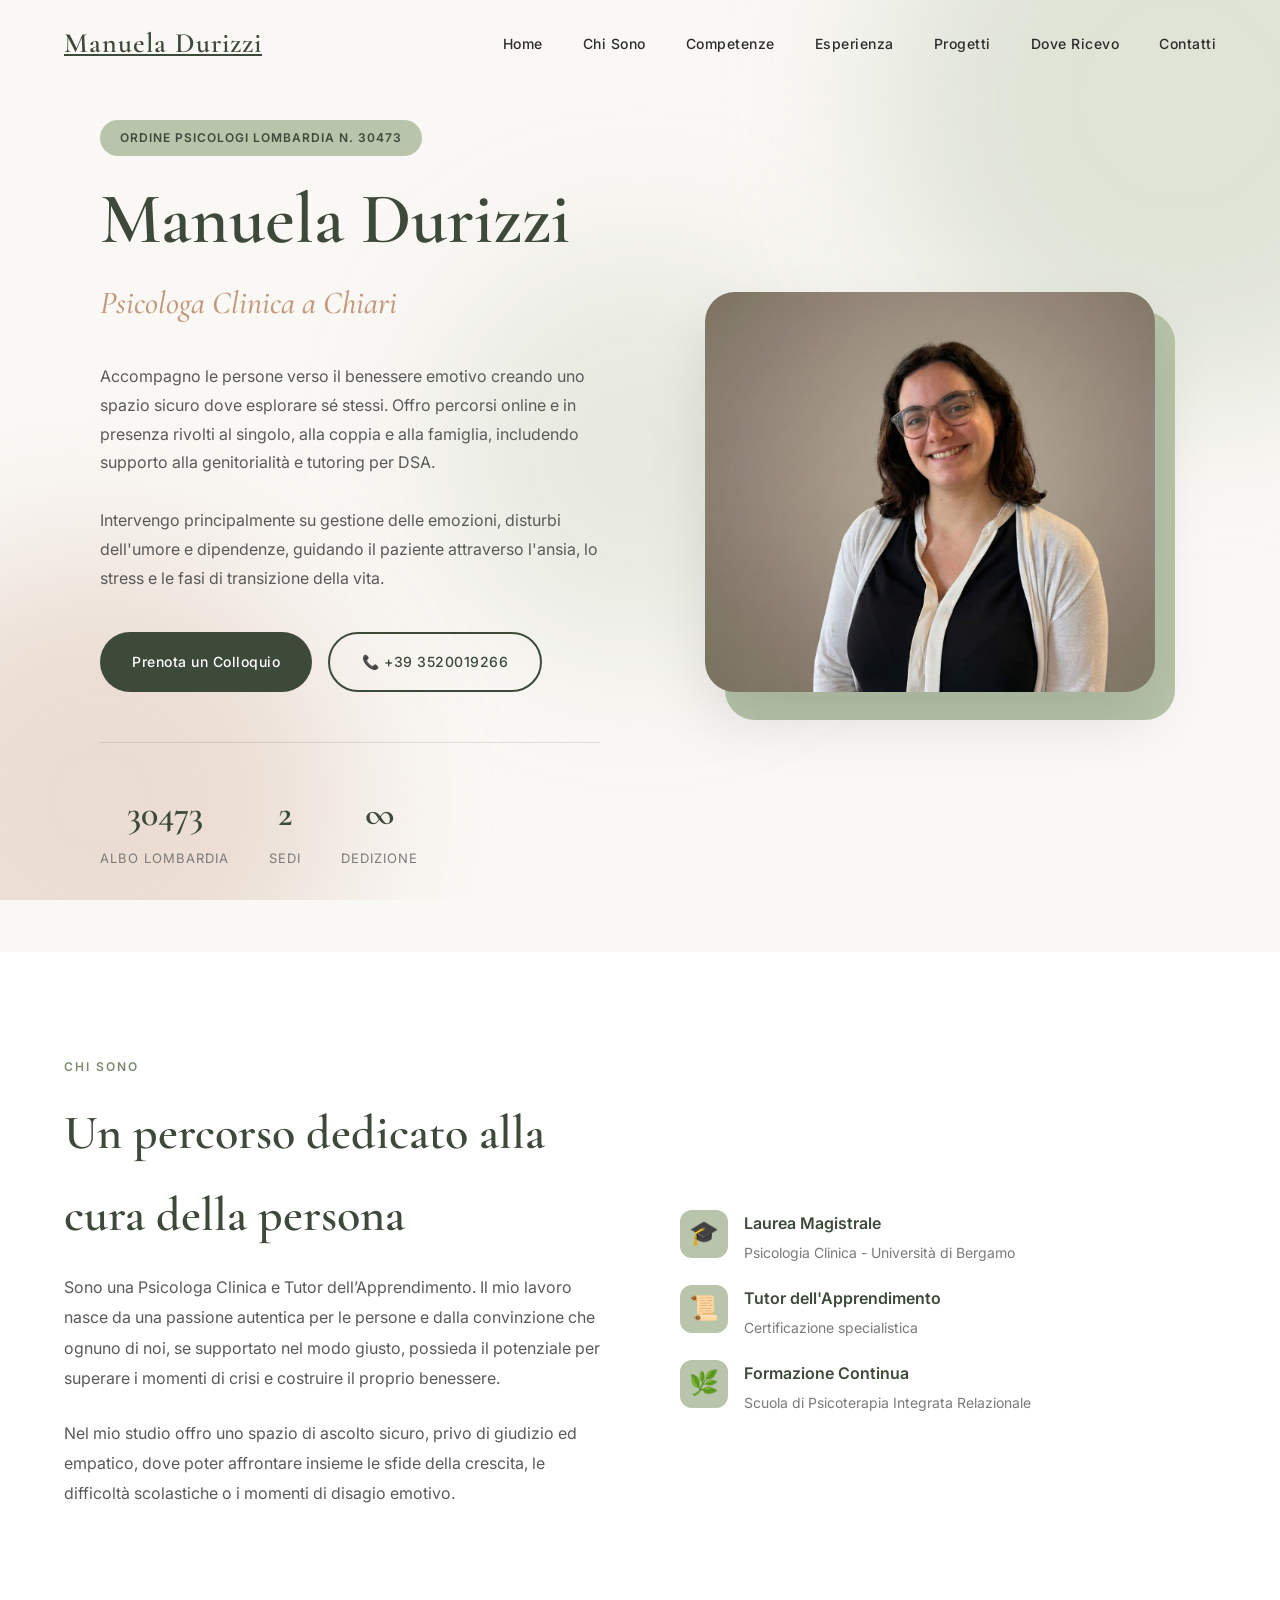
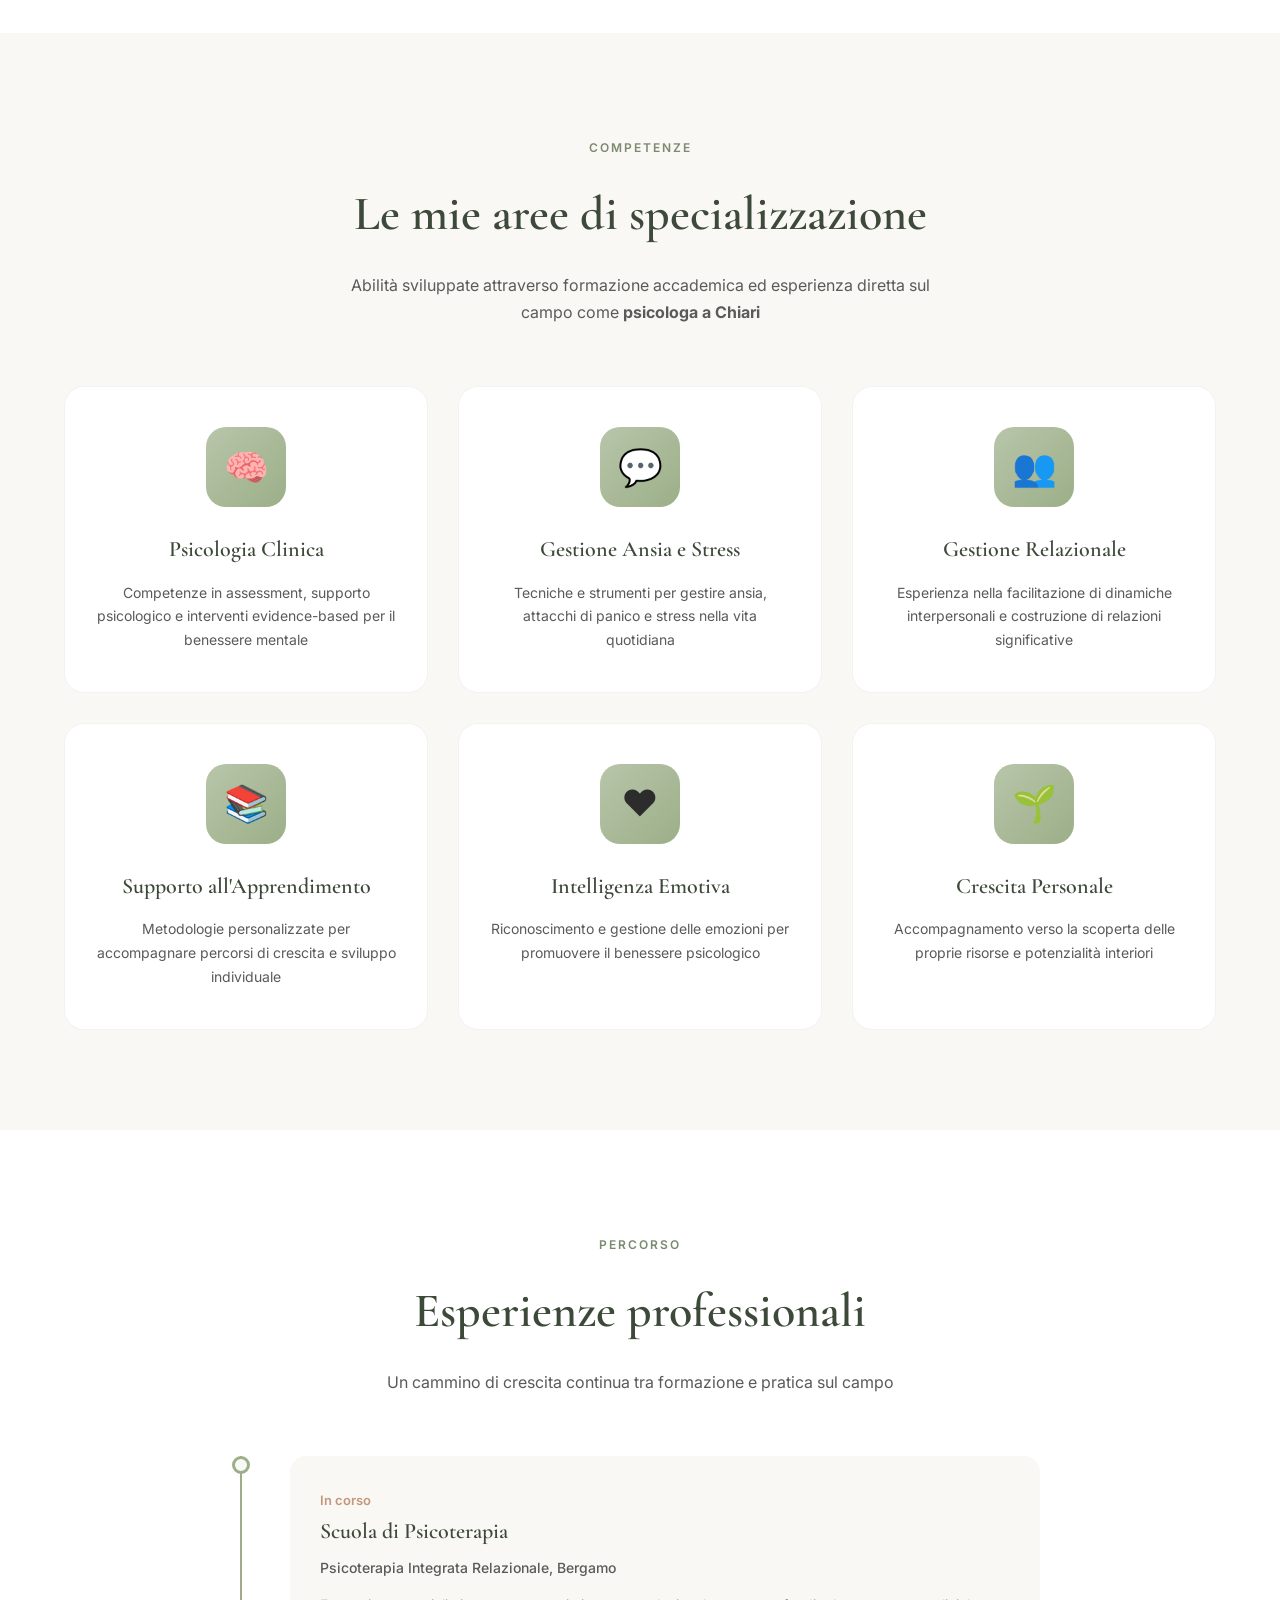
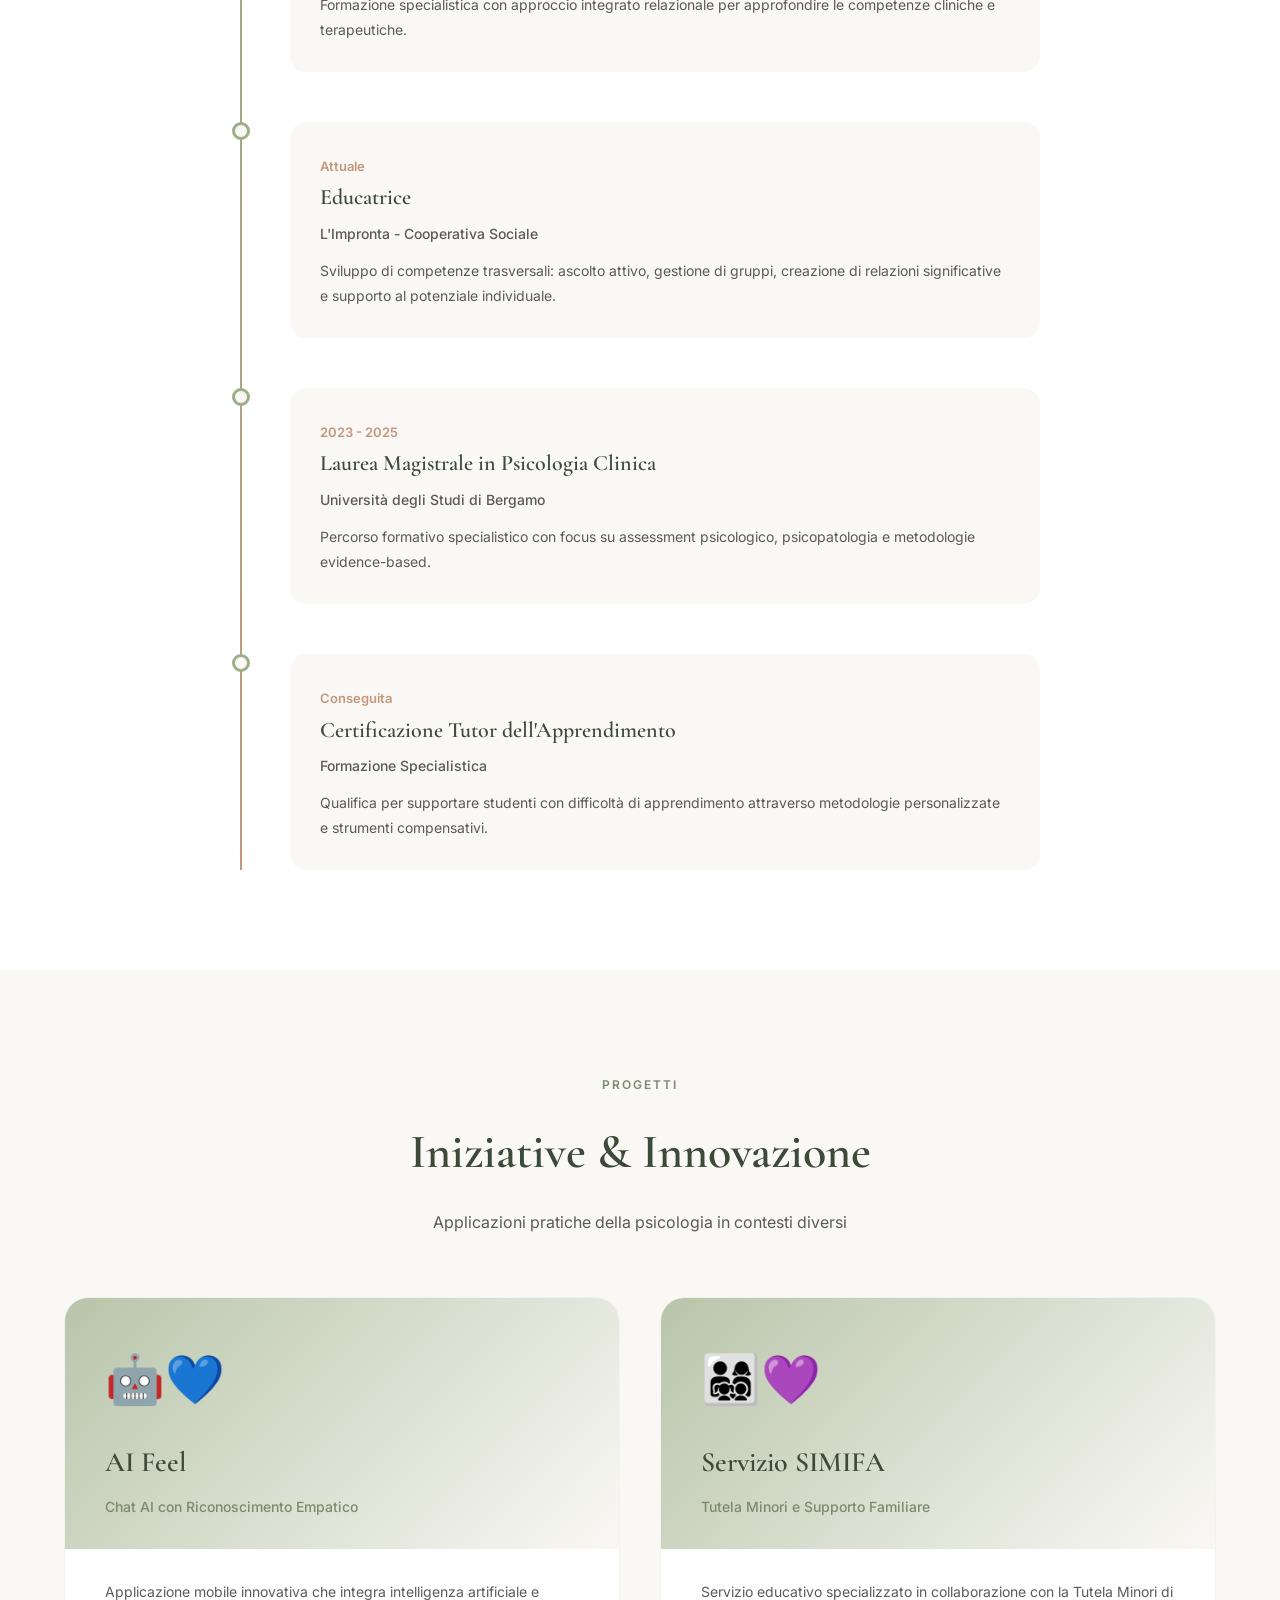
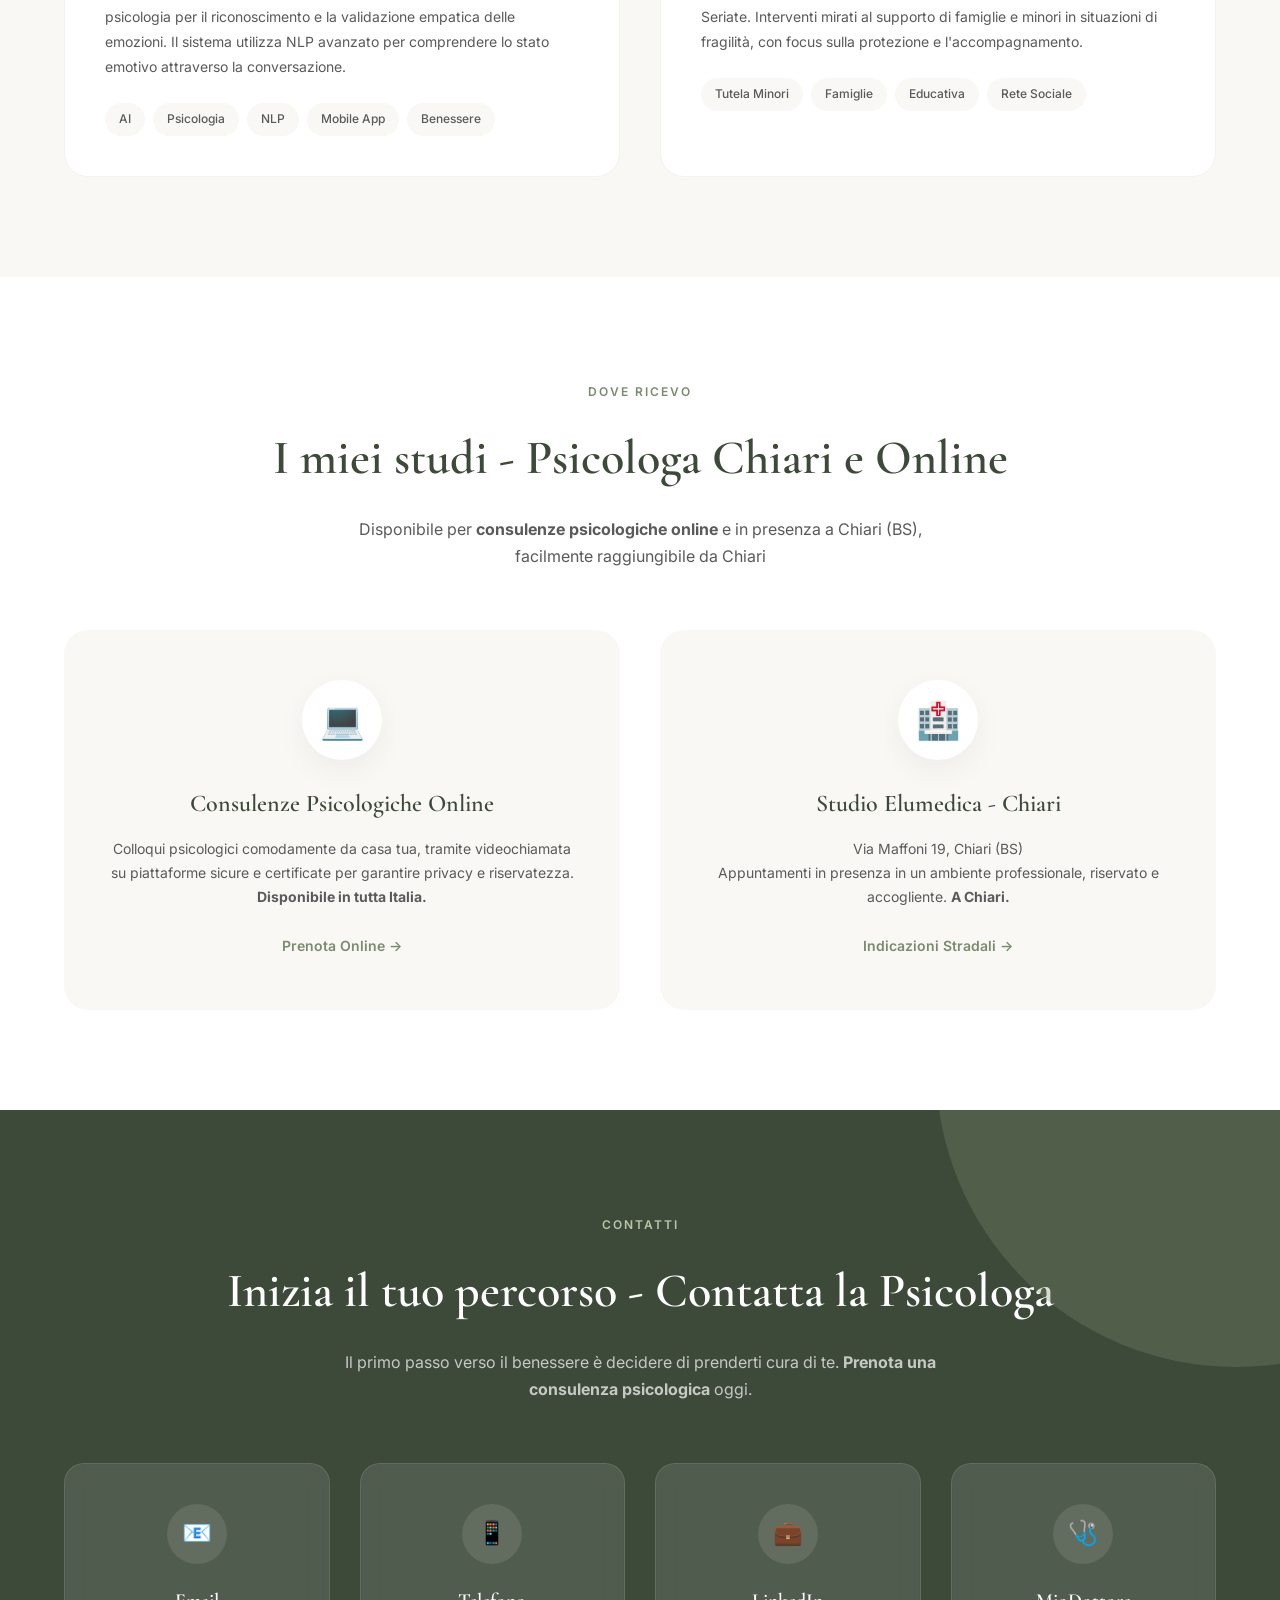
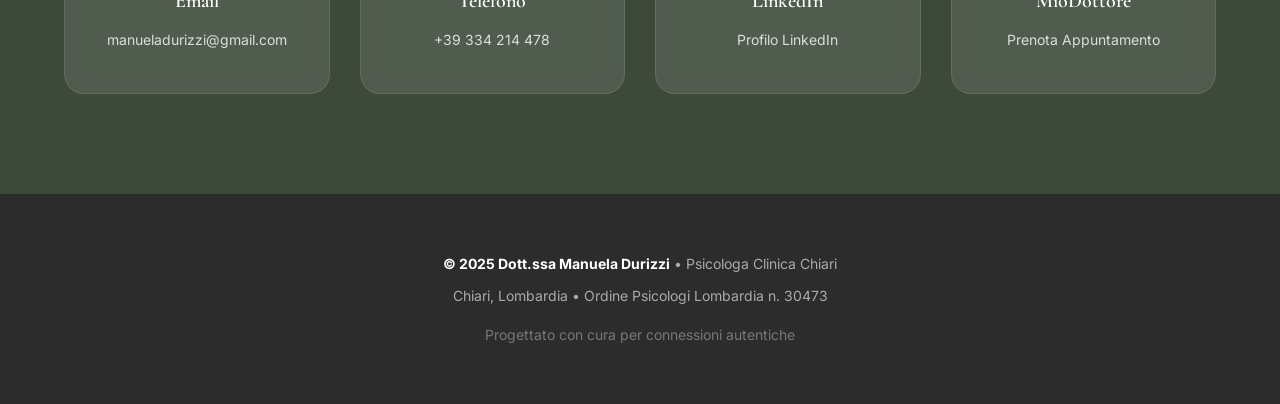
==== commit 0edc11e6: "feat(Core): update number" ====
--- a/index.html
+++ b/index.html
@@ -59,7 +59,7 @@
     <meta property="og:image:alt" content="Dott.ssa Manuela Durizzi - Psicologa Clinica Chiari">
     <meta property="og:locale" content="it_IT">
     <meta property="og:site_name" content="Dott.ssa Manuela Durizzi - Psicologa Chiari">
-    <meta property="og:phone_number" content="+39 334 214 478">
+    <meta property="og:phone_number" content="+39 3520019266">
     <meta property="og:email" content="manueladurizzi@gmail.com">
     <meta property="article:author" content="Manuela Durizzi">
 
@@ -119,7 +119,7 @@
         "height": 800
       },
       "email": "mailto:manueladurizzi@gmail.com",
-      "telephone": "+39-334-214478",
+      "telephone": "+39-352-001-9266",
       "address": {
         "@type": "PostalAddress",
         "streetAddress": "Via Maffoni 19",
@@ -189,7 +189,7 @@
       "logo": "https://manueladurizzi.it/logo.png",
       "description": "Studio di psicologia clinica a Chiari. La Dott.ssa Manuela Durizzi offre consulenze psicologiche per ansia, stress, crescita personale. Servizi disponibili online e in presenza a Chiari (BS).",
       "url": "https://manueladurizzi.it",
-      "telephone": "+39-334-214478",
+      "telephone": "+39-352-001-9266",
       "email": "manueladurizzi@gmail.com",
       "priceRange": "€€",
       "currenciesAccepted": "EUR",
@@ -256,7 +256,7 @@
       },
       "contactPoint": {
         "@type": "ContactPoint",
-        "telephone": "+39-334-214478",
+        "telephone": "+39-352-001-9266",
         "contactType": "customer service",
         "email": "manueladurizzi@gmail.com",
         "availableLanguage": "Italian",
@@ -327,7 +327,7 @@
           "name": "Come posso prenotare una consulenza psicologica?",
           "acceptedAnswer": {
             "@type": "Answer",
-            "text": "Puoi prenotare una consulenza contattando la Dott.ssa Manuela Durizzi via email a manueladurizzi@gmail.com o telefonicamente al +39 334 214 478. Sono disponibili consulenze sia online che in presenza presso lo Studio Elumedica a Chiari (BS)."
+            "text": "Puoi prenotare una consulenza contattando la Dott.ssa Manuela Durizzi via email a manueladurizzi@gmail.com o telefonicamente al +39 3520019266. Sono disponibili consulenze sia online che in presenza presso lo Studio Elumedica a Chiari (BS)."
           }
         },
         {
@@ -399,7 +399,7 @@
         {
           "@type": "ServiceChannel",
           "serviceType": "Online",
-          "servicePhone": "+39-334-214478"
+          "servicePhone": "+39-352-001-9266"
         }
       ],
       "offers": {
@@ -1198,7 +1198,7 @@
 
         .contact-grid {
             display: grid;
-            grid-template-columns: repeat(3, 1fr);
+            grid-template-columns: repeat(4, 1fr);
             gap: 30px;
             margin-top: 60px;
         }
@@ -1299,6 +1299,10 @@
             }
 
             .skills-grid {
+                grid-template-columns: repeat(2, 1fr);
+            }
+
+            .contact-grid {
                 grid-template-columns: repeat(2, 1fr);
             }
 
@@ -1435,9 +1439,9 @@
                                 aria-label="Invia email per prenotare un colloquio psicologico">
                                 <span>Prenota un Colloquio</span>
                             </a>
-                            <a href="tel:+39334214478" class="btn btn-secondary"
-                                aria-label="Chiama il numero +39 334 214 478">
-                                <span>📞 +39 334 214 478</span>
+                            <a href="tel:+393520019266" class="btn btn-secondary"
+                                aria-label="Chiama il numero +39 3520019266">
+                                <span>📞 +39 3520019266</span>
                             </a>
                         </div>
                         <div class="hero-stats" aria-label="Statistiche professionali">
@@ -1737,7 +1741,7 @@
                     <article class="contact-card">
                         <div class="contact-icon" aria-hidden="true">📱</div>
                         <h3>Telefono</h3>
-                        <a href="tel:+39334214478" itemprop="telephone" aria-label="Chiama +39 334 214 478">+39 334 214
+                        <a href="tel:+393520019266" itemprop="telephone" aria-label="Chiama +39 3520019266">+39 334 214
                             478</a>
                     </article>
                     <article class="contact-card">
@@ -1747,6 +1751,13 @@
                             rel="noopener noreferrer" itemprop="sameAs"
                             aria-label="Visita il profilo LinkedIn di Manuela Durizzi">Profilo
                             LinkedIn</a>
+                    </article>
+                    <article class="contact-card">
+                        <div class="contact-icon" aria-hidden="true">🩺</div>
+                        <h3>MioDottore</h3>
+                        <a href="https://www.miodottore.it/manuela-durizzi/psicologo-clinico/chiari" target="_blank"
+                            rel="noopener noreferrer" itemprop="sameAs" aria-label="Prenota su MioDottore">Prenota
+                            Appuntamento</a>
                     </article>
                 </div>
             </div>
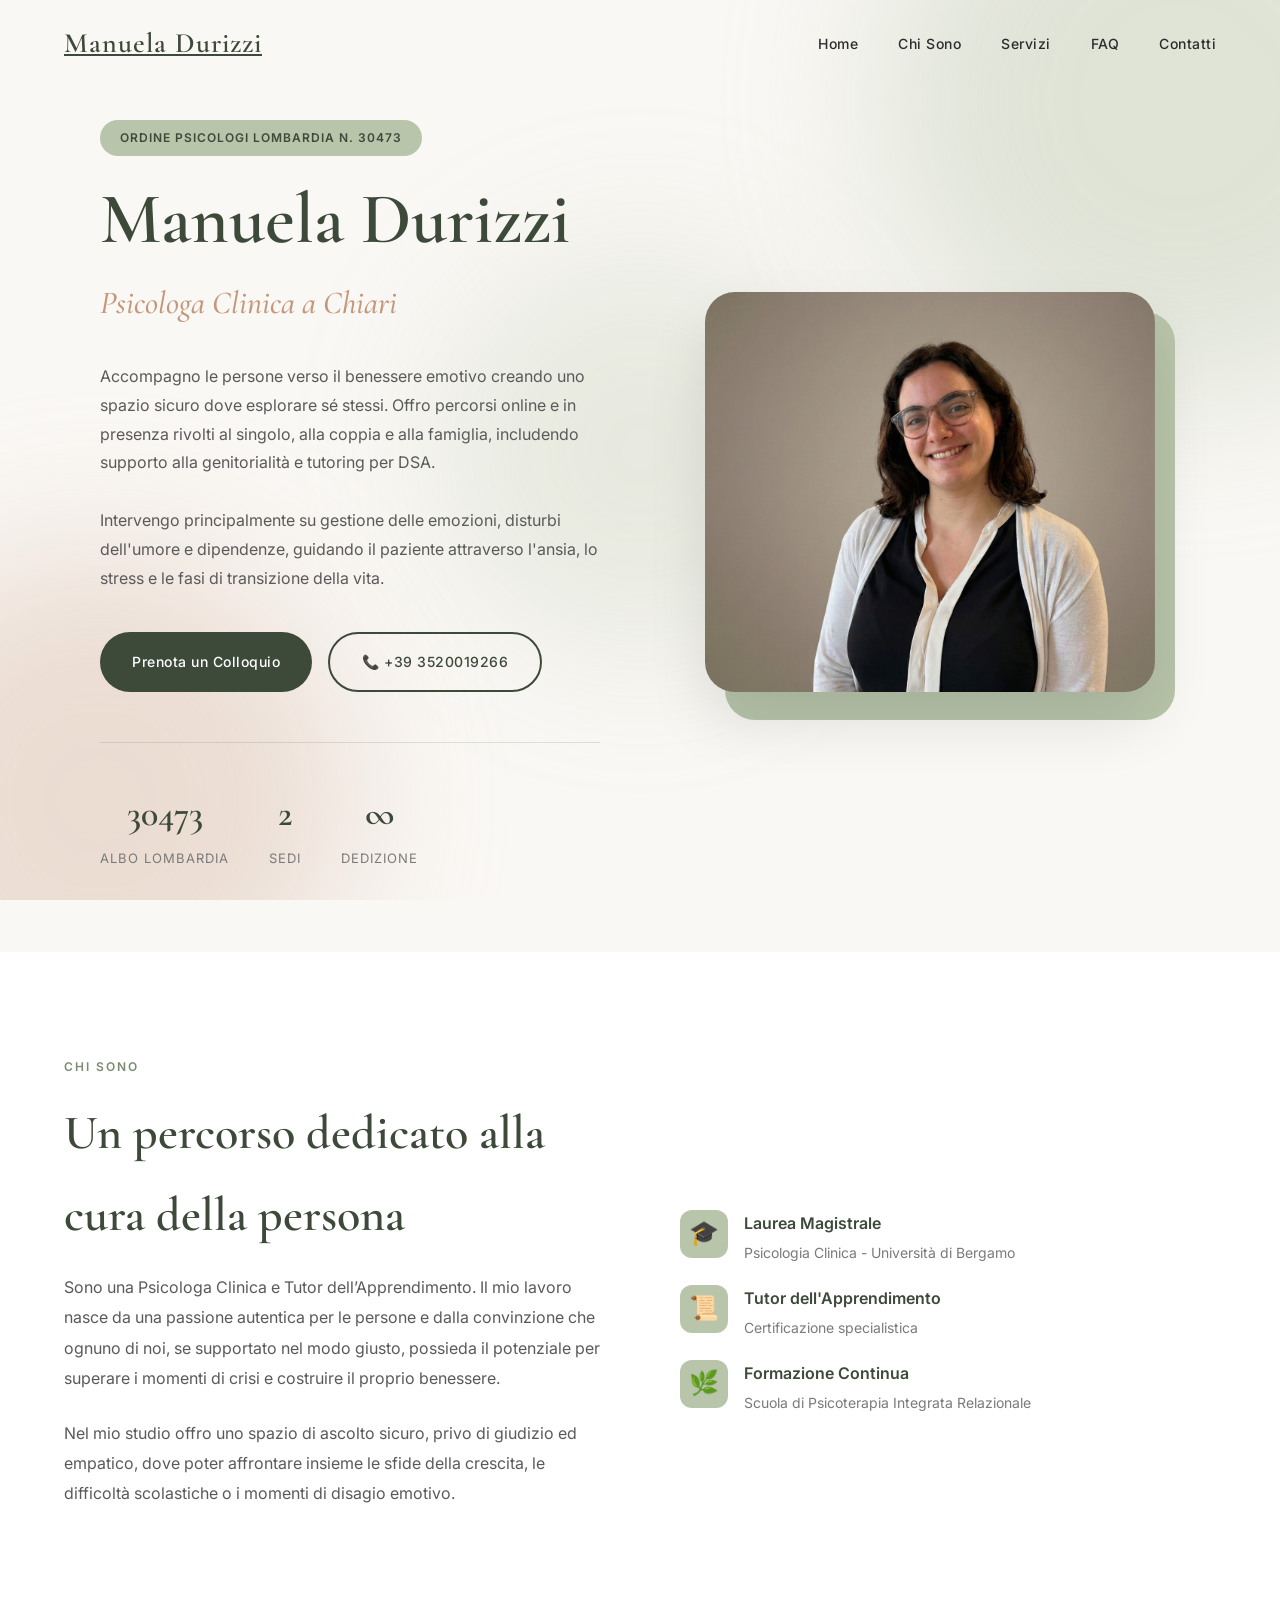
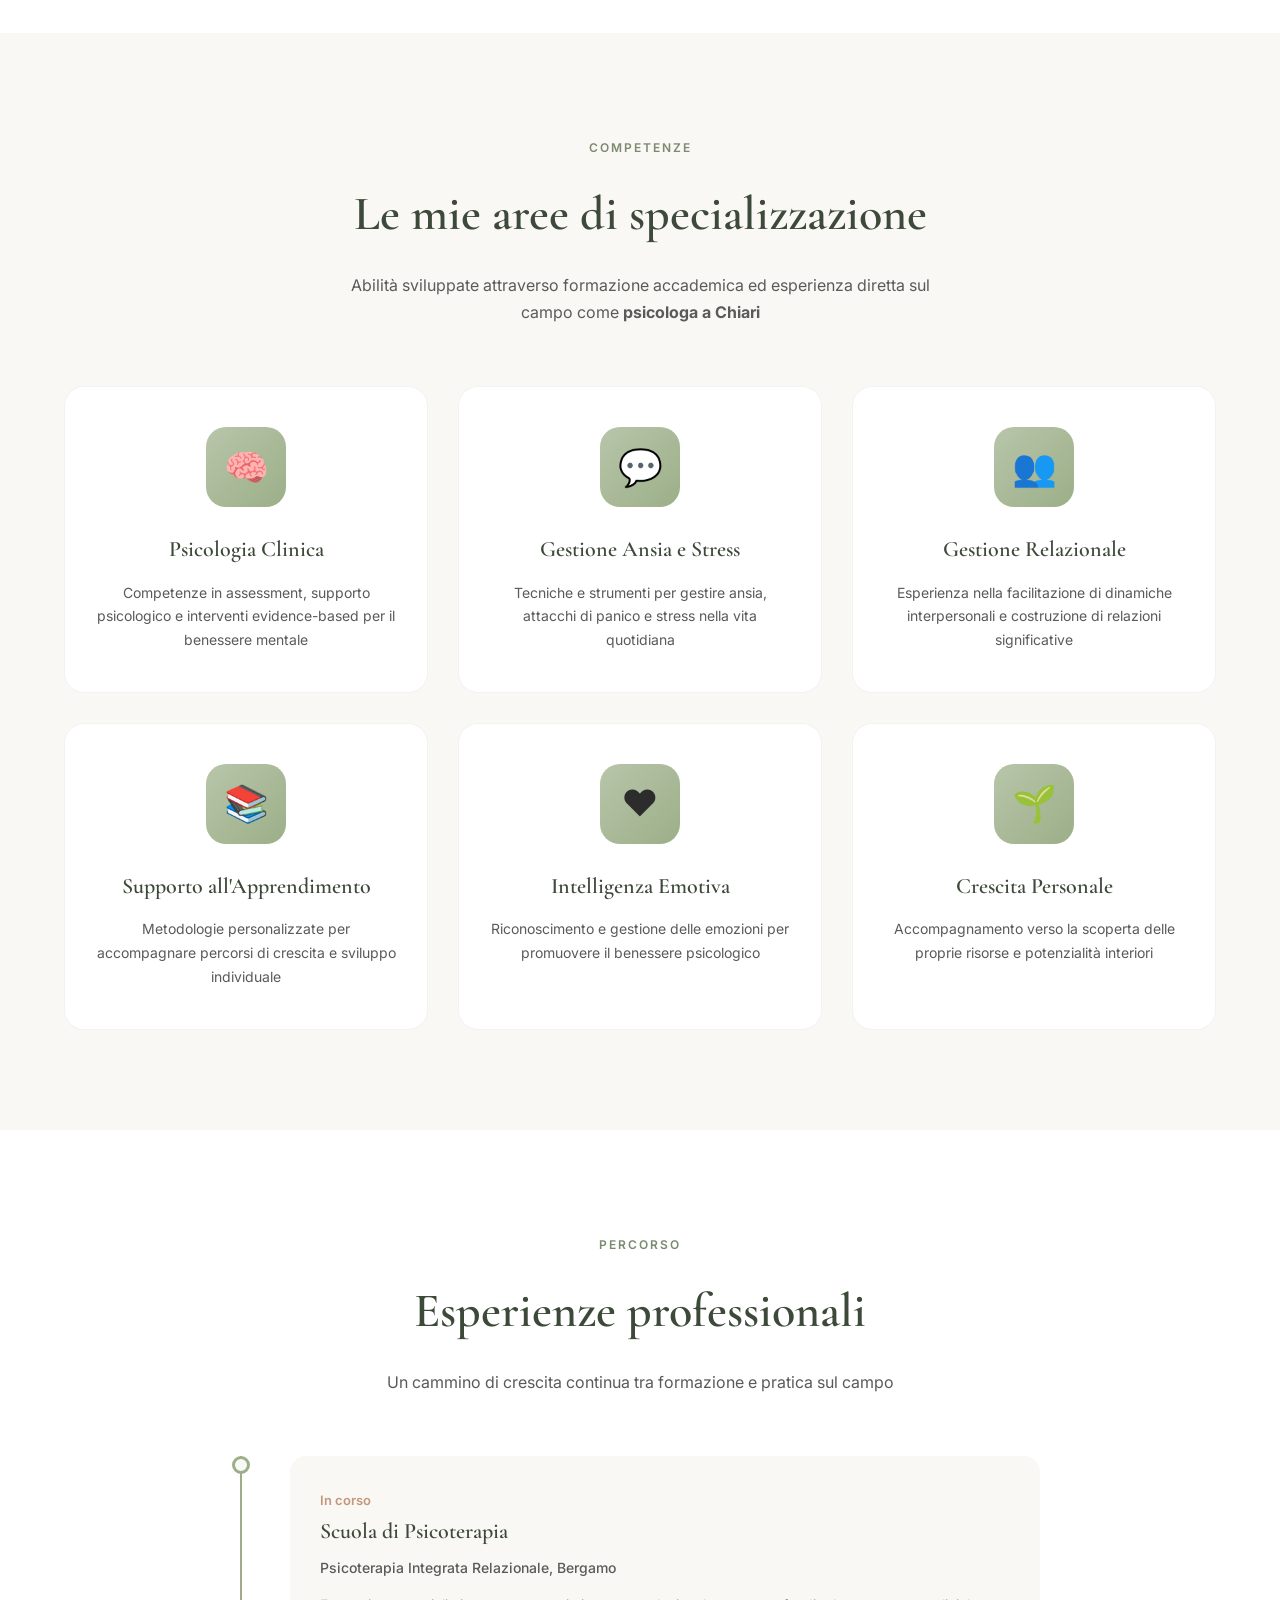
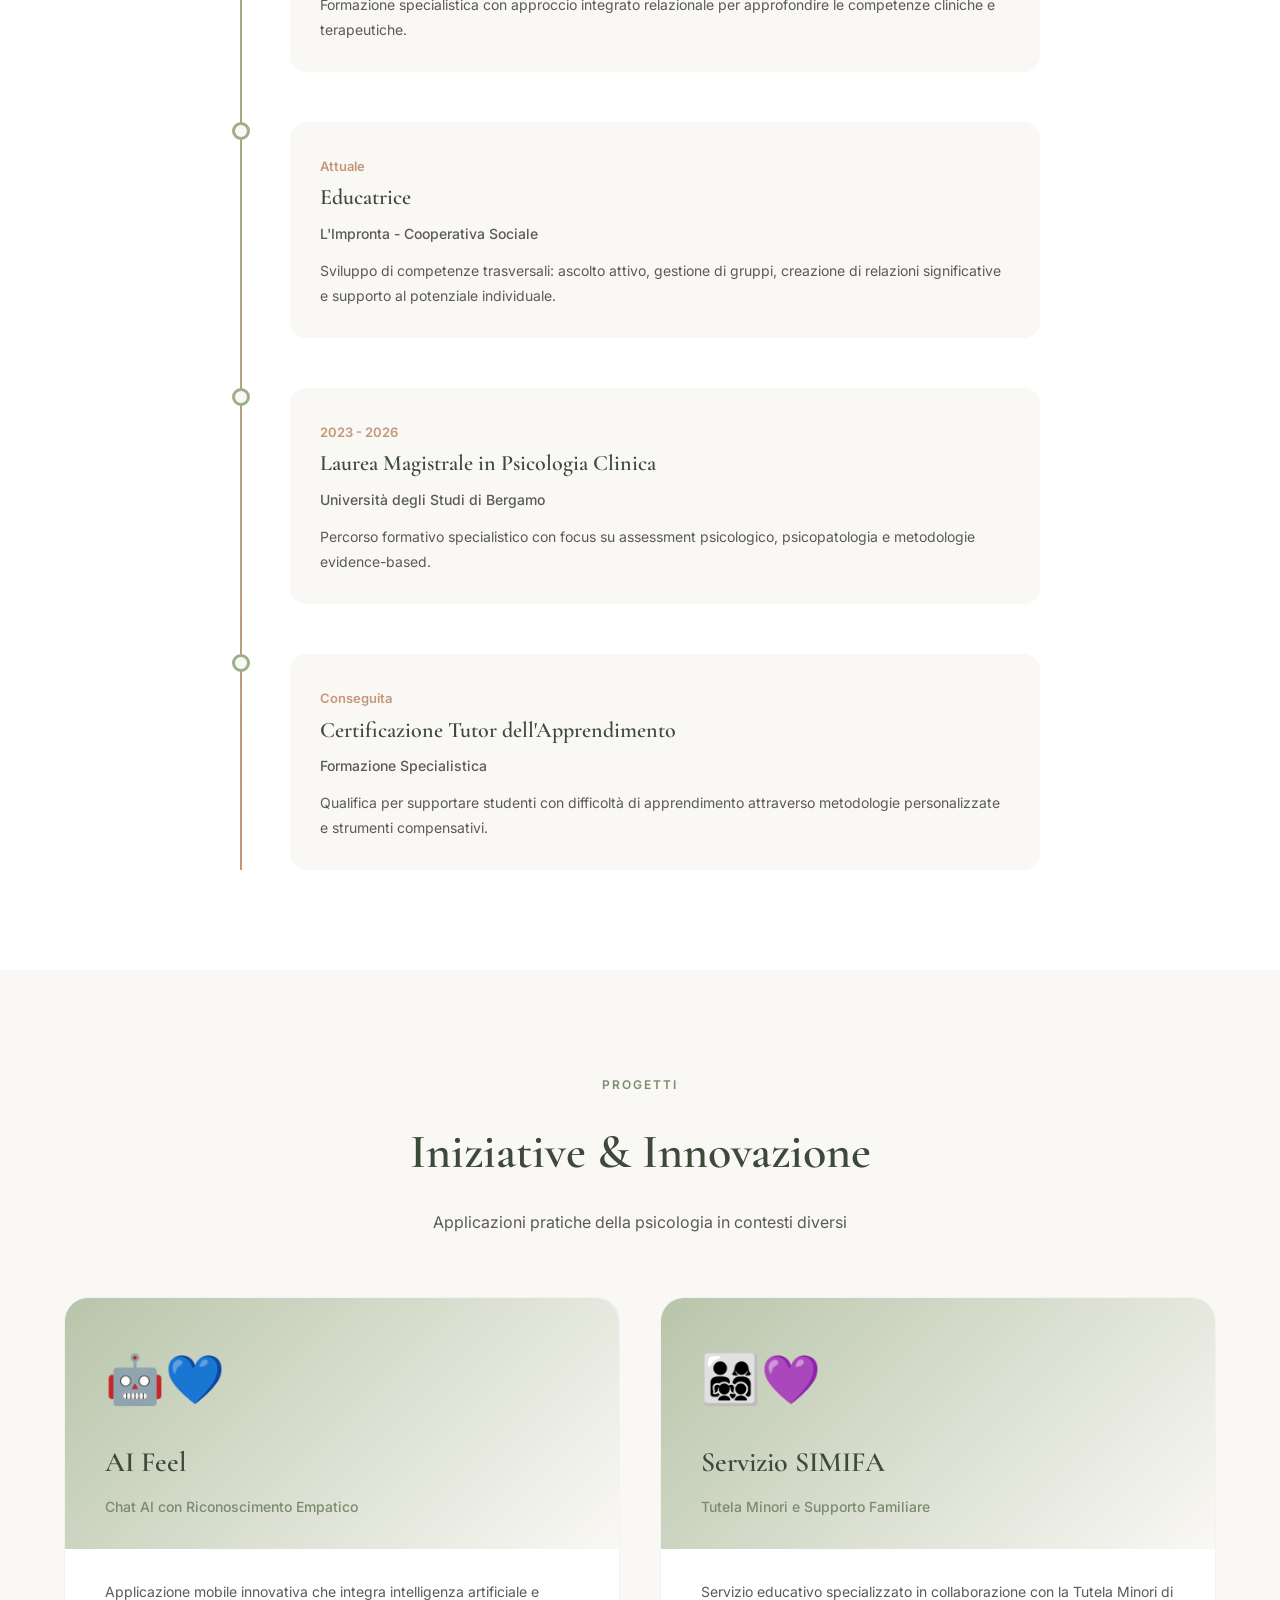
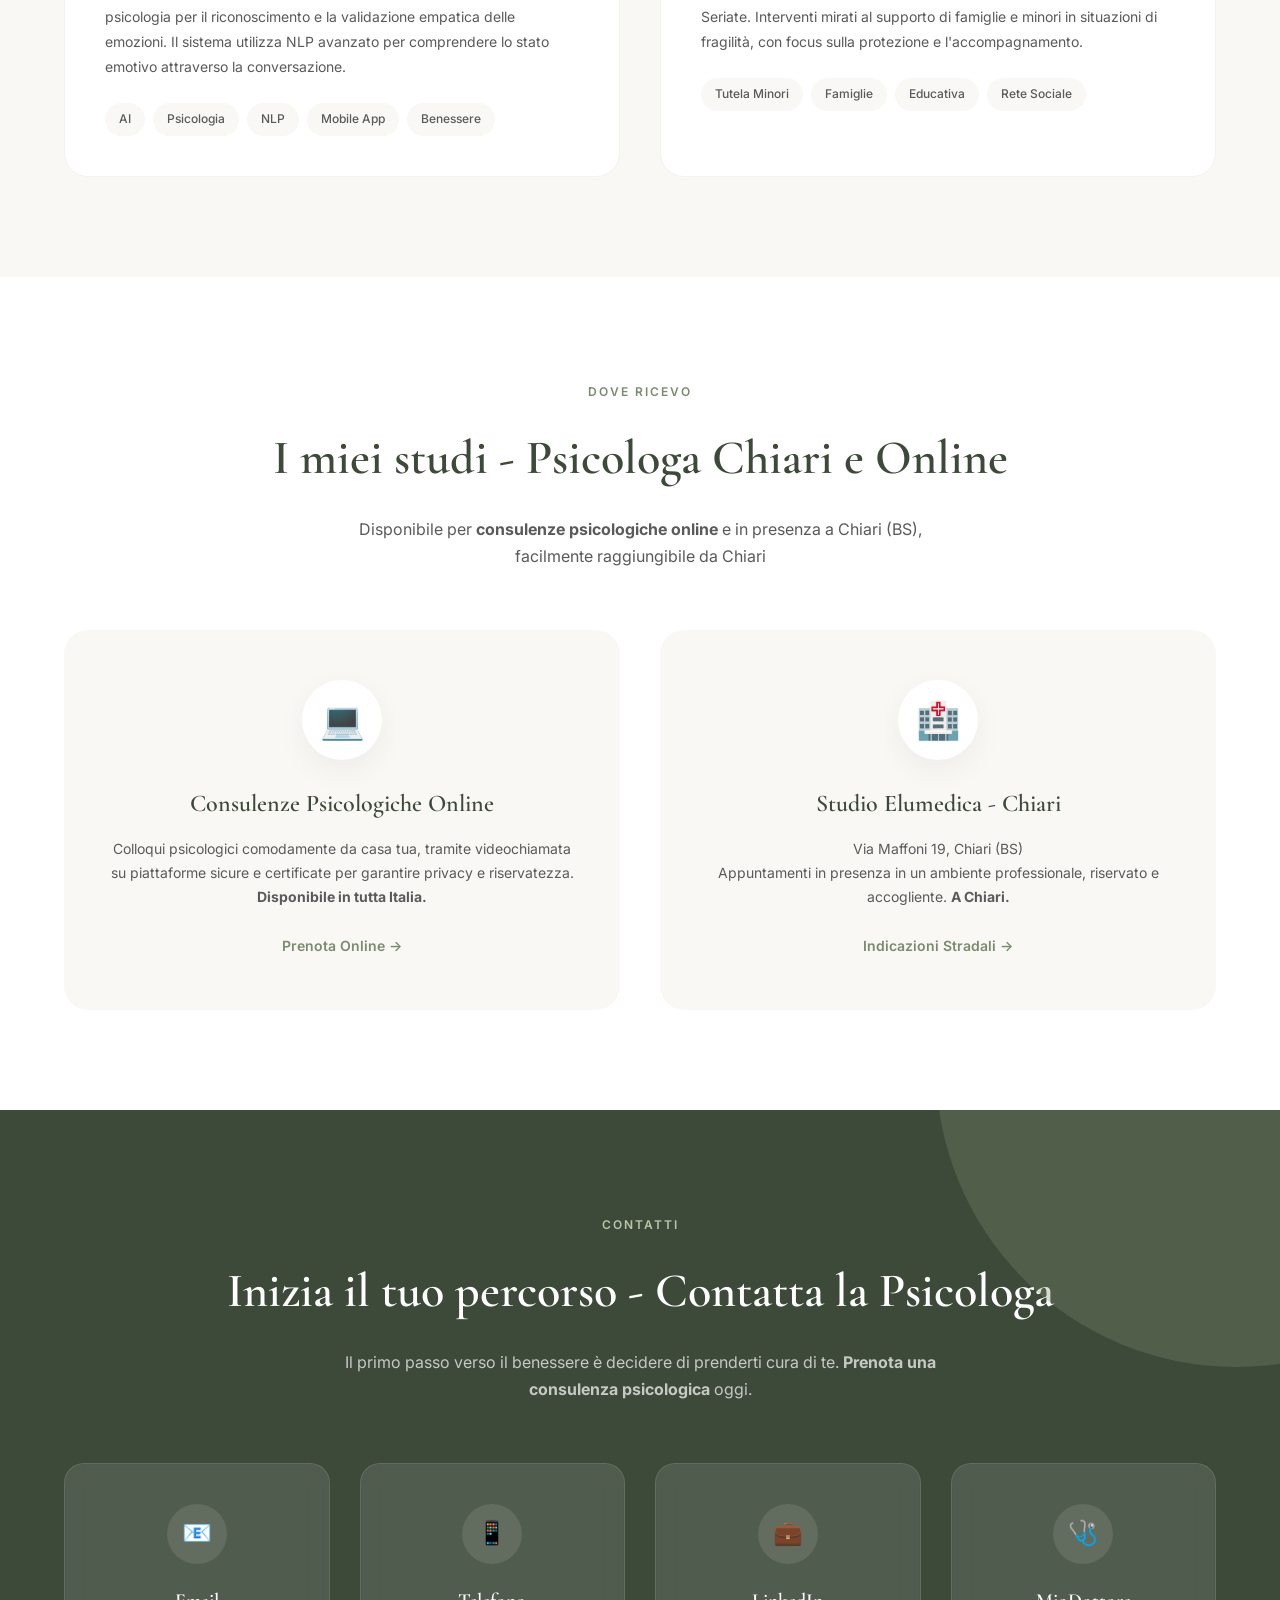
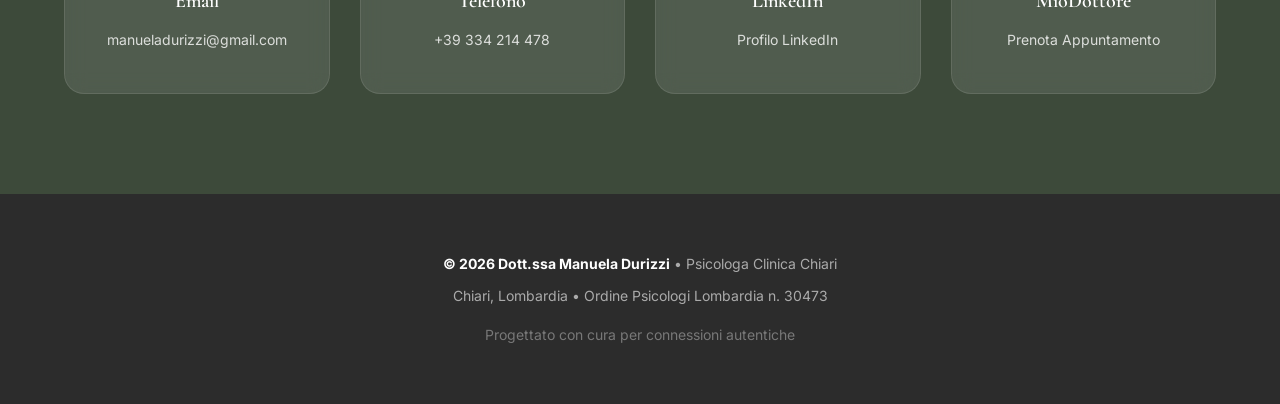
==== commit 028effd7: "feat(core): changes" ====
--- a/index.html
+++ b/index.html
@@ -1402,13 +1402,11 @@
                 <button class="mobile-menu-btn" onclick="toggleMenu()" aria-label="Apri menu di navigazione"
                     aria-expanded="false" aria-controls="navLinks">☰</button>
                 <ul class="nav-links" id="navLinks" role="menubar">
-                    <li role="none"><a href="#home" role="menuitem">Home</a></li>
-                    <li role="none"><a href="#about" role="menuitem">Chi Sono</a></li>
-                    <li role="none"><a href="#skills" role="menuitem">Competenze</a></li>
-                    <li role="none"><a href="#experience" role="menuitem">Esperienza</a></li>
-                    <li role="none"><a href="#projects" role="menuitem">Progetti</a></li>
-                    <li role="none"><a href="#location" role="menuitem">Dove Ricevo</a></li>
-                    <li role="none"><a href="#contact" role="menuitem">Contatti</a></li>
+                    <li role="none"><a href="index.html" role="menuitem">Home</a></li>
+                    <li role="none"><a href="chi-sono.html" role="menuitem">Chi Sono</a></li>
+                    <li role="none"><a href="servizi.html" role="menuitem">Servizi</a></li>
+                    <li role="none"><a href="faq.html" role="menuitem">FAQ</a></li>
+                    <li role="none"><a href="contatti.html" role="menuitem">Contatti</a></li>
                 </ul>
             </nav>
         </div>
@@ -1599,7 +1597,7 @@
                     <article class="timeline-item" role="listitem">
                         <div class="timeline-dot" aria-hidden="true"></div>
                         <div class="timeline-content">
-                            <span class="timeline-date">2023 - 2025</span>
+                            <span class="timeline-date">2023 - 2026</span>
                             <h3>Laurea Magistrale in Psicologia Clinica</h3>
                             <p class="timeline-company">Università degli Studi di Bergamo</p>
                             <p>Percorso formativo specialistico con focus su assessment psicologico, psicopatologia e
@@ -1768,13 +1766,8 @@
     <!-- Footer -->
     <footer role="contentinfo">
         <div class="container">
-            <p><strong>© 2025 Dott.ssa Manuela Durizzi</strong> • Psicologa Clinica Chiari</p>
+            <p><strong>© 2026 Dott.ssa Manuela Durizzi</strong> • Psicologa Clinica Chiari</p>
             <p>Chiari, Lombardia • Ordine Psicologi Lombardia n. <span itemprop="identifier">30473</span></p>
-            <span class="sr-only">
-                <p>Parole chiave: psicologa Chiari, psicologo Chiari, consulenza psicologica online,
-                    psicologa chiari, supporto psicologico ansia stress
-                </p>
-            </span>
             <p style="margin-top: 15px; opacity: 0.6;">Progettato con cura per connessioni autentiche</p>
         </div>
     </footer>
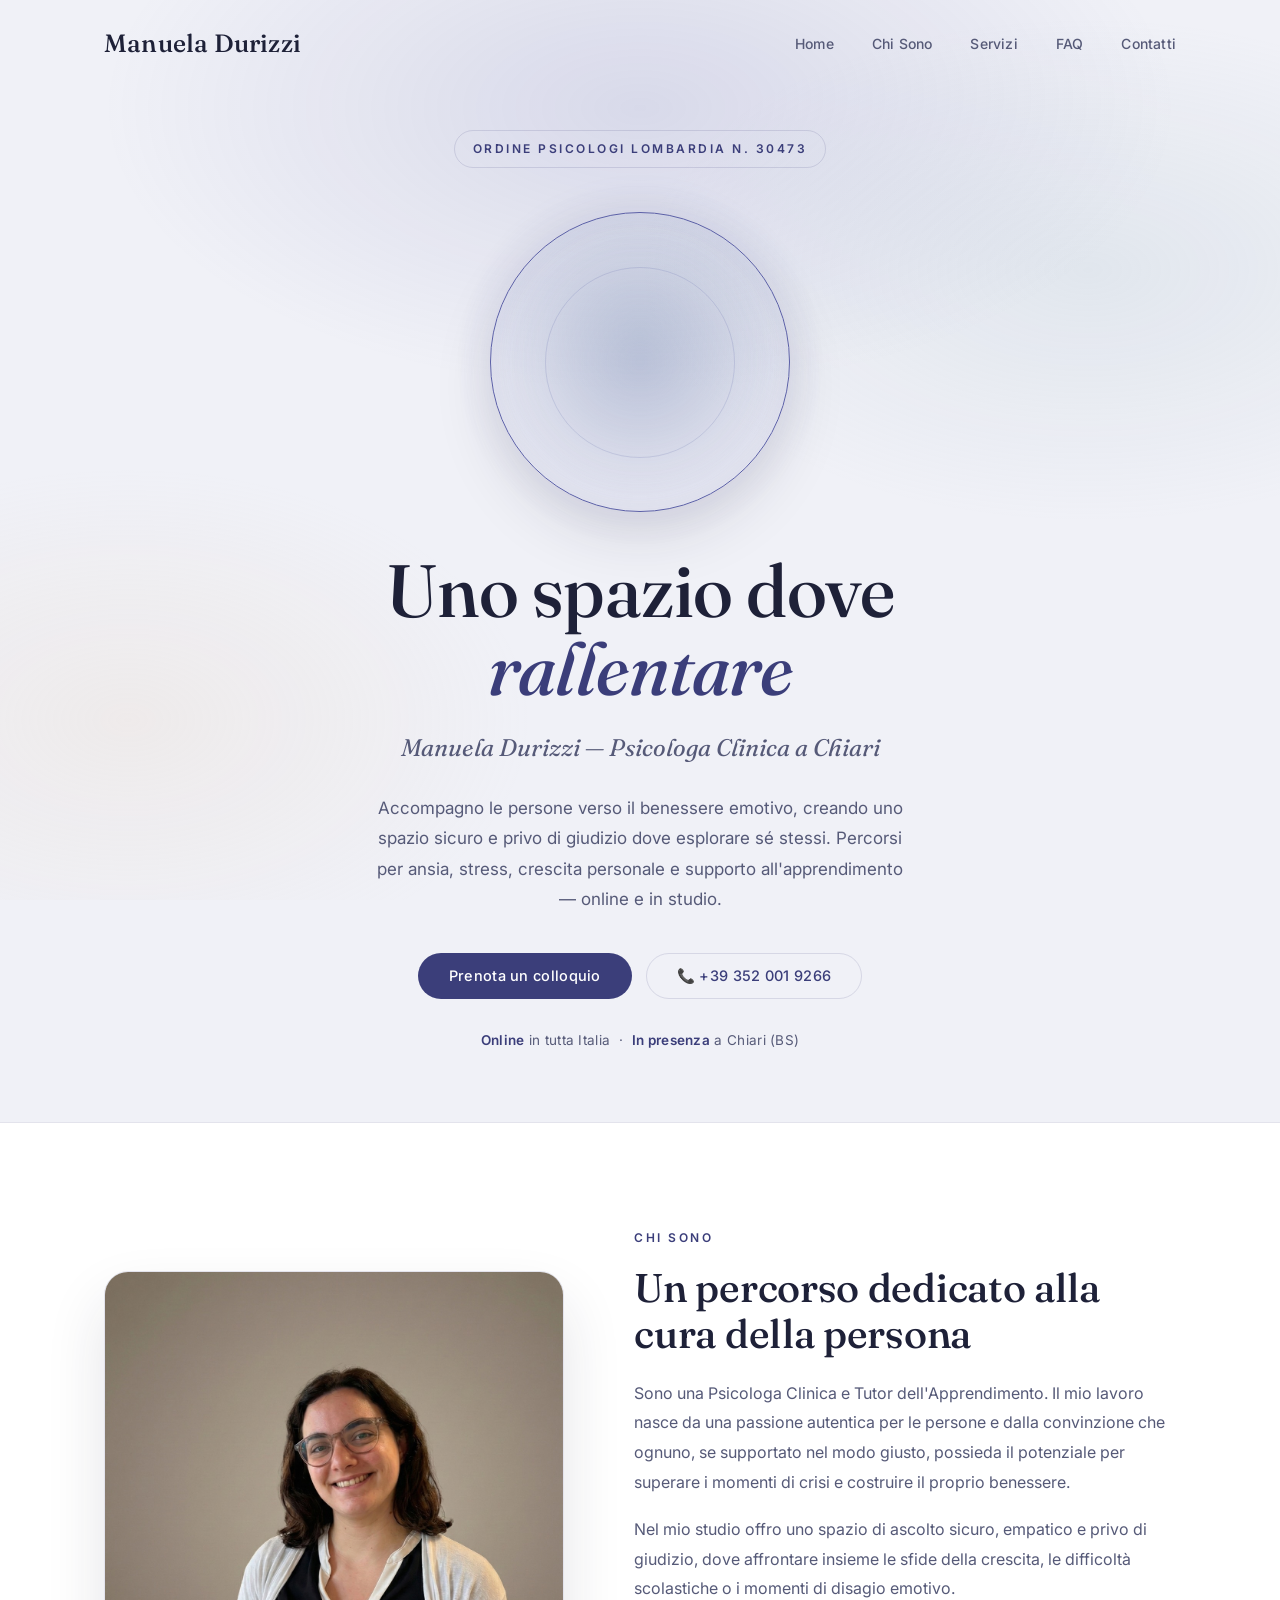
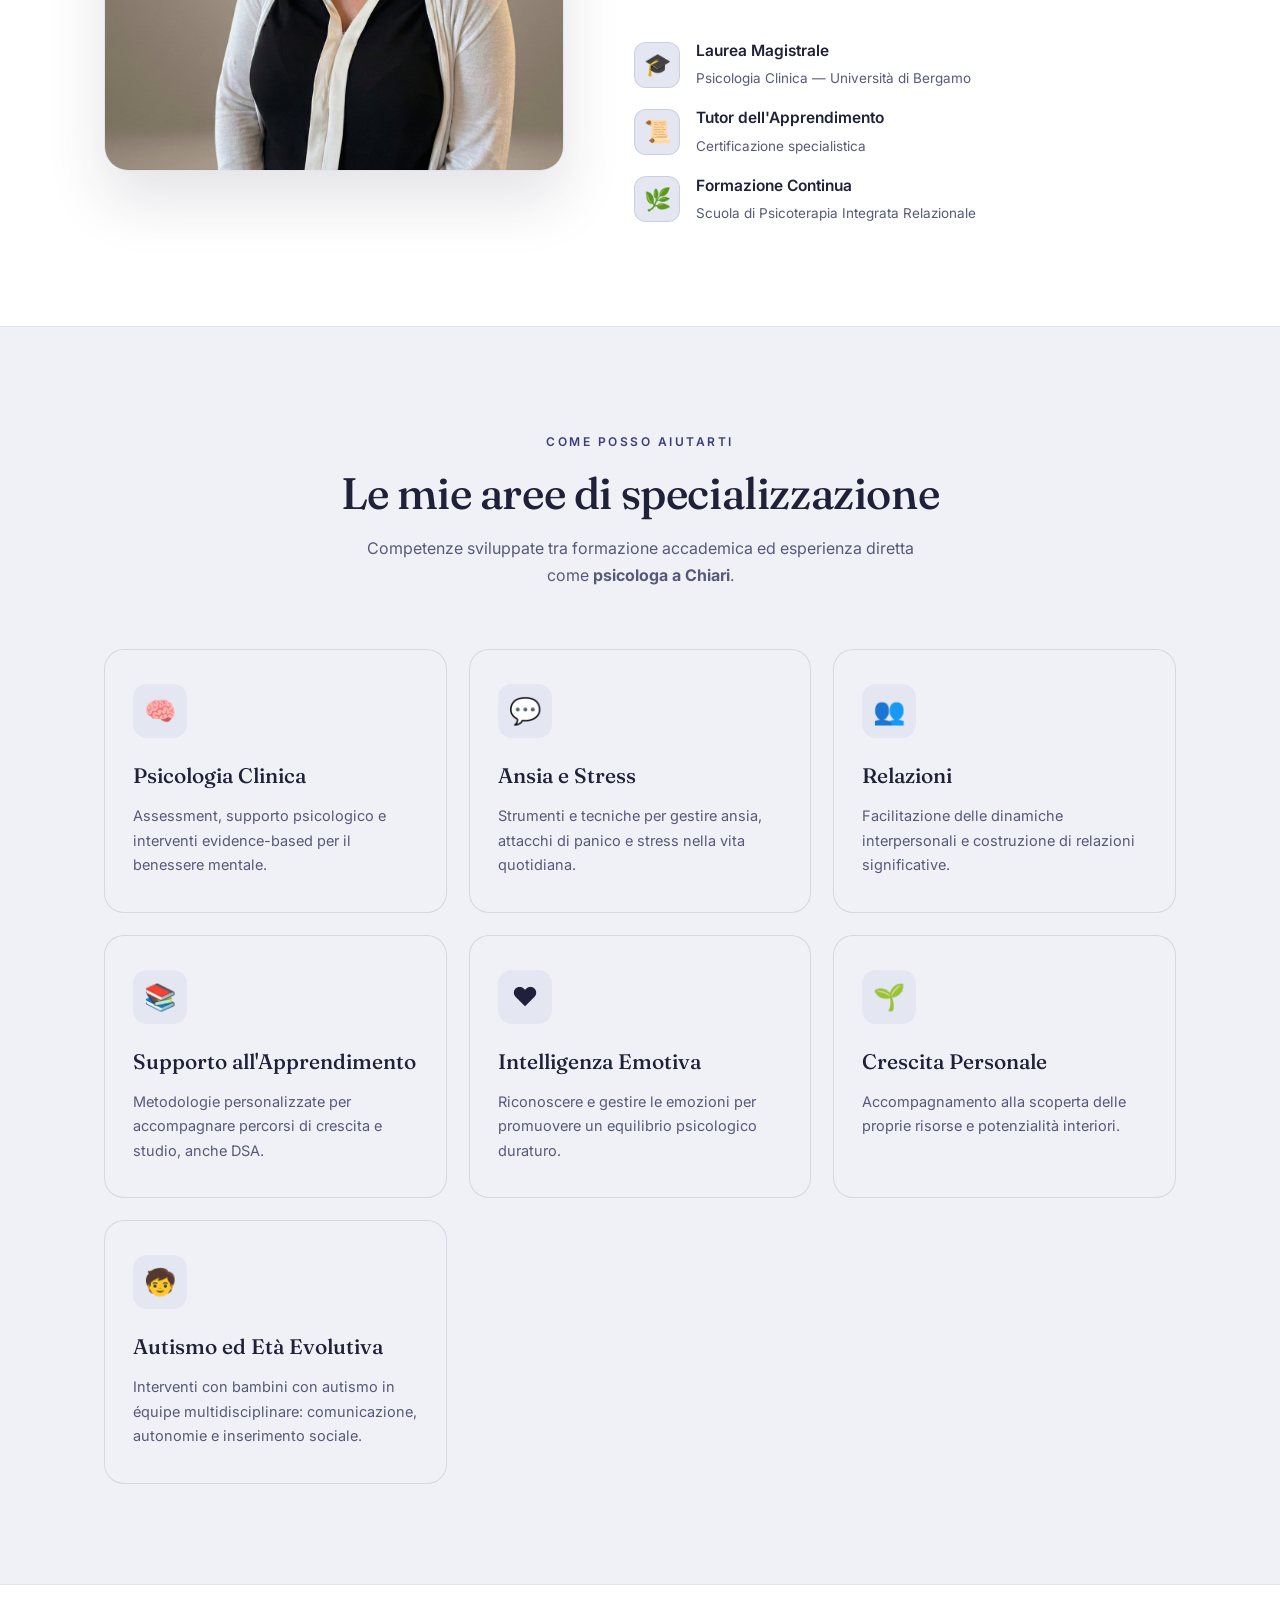
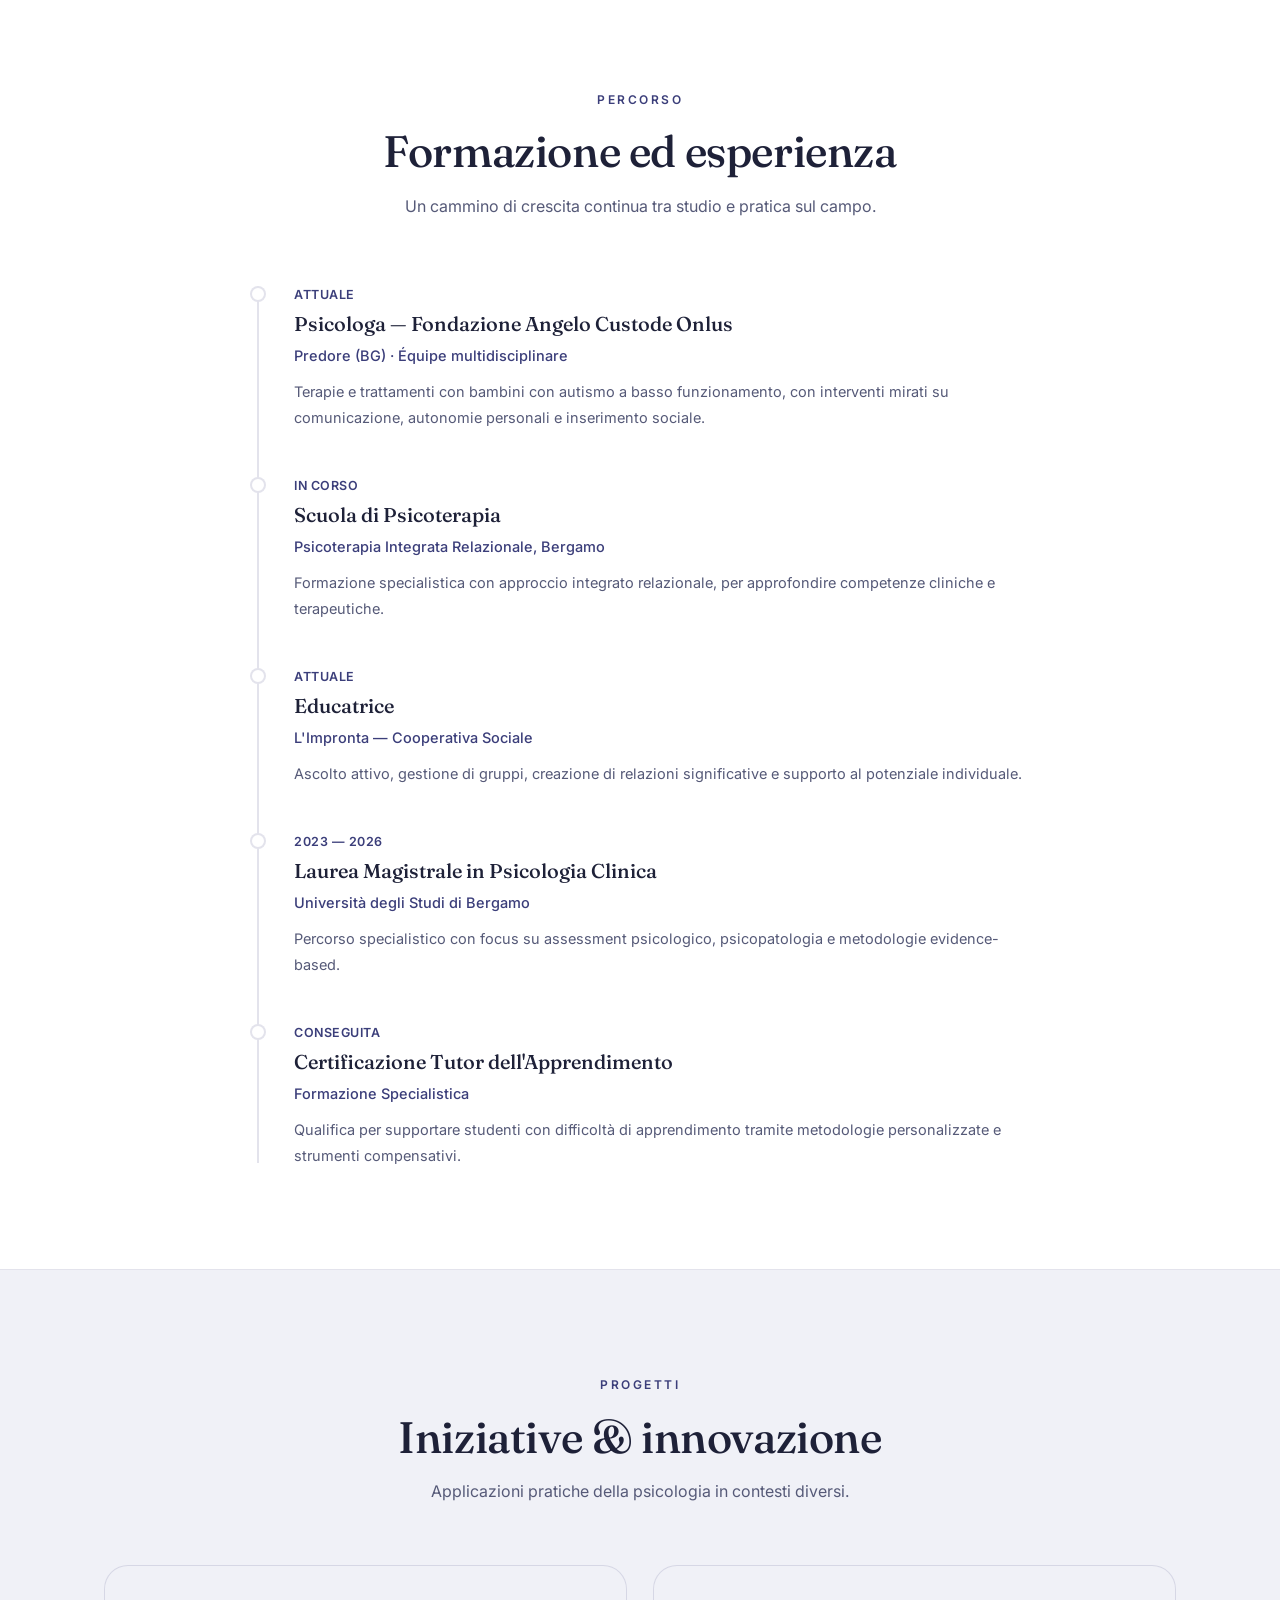
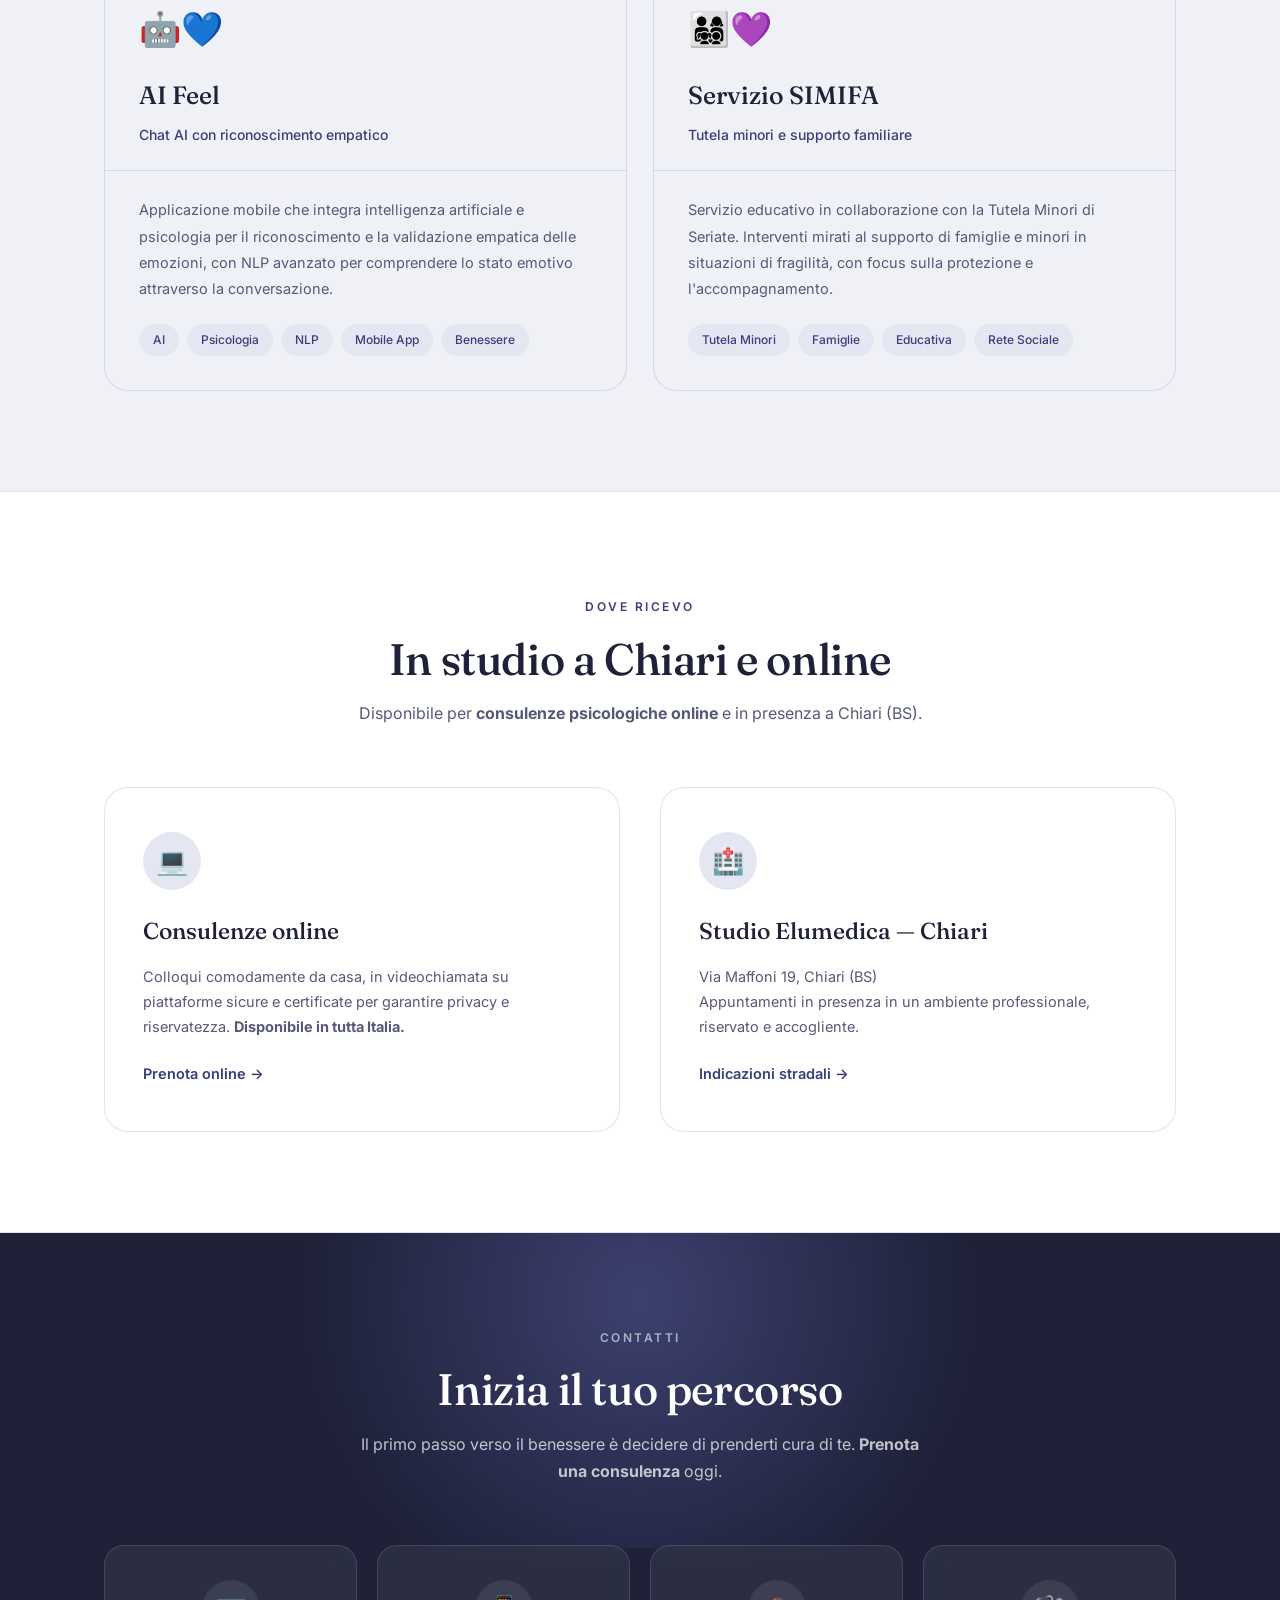
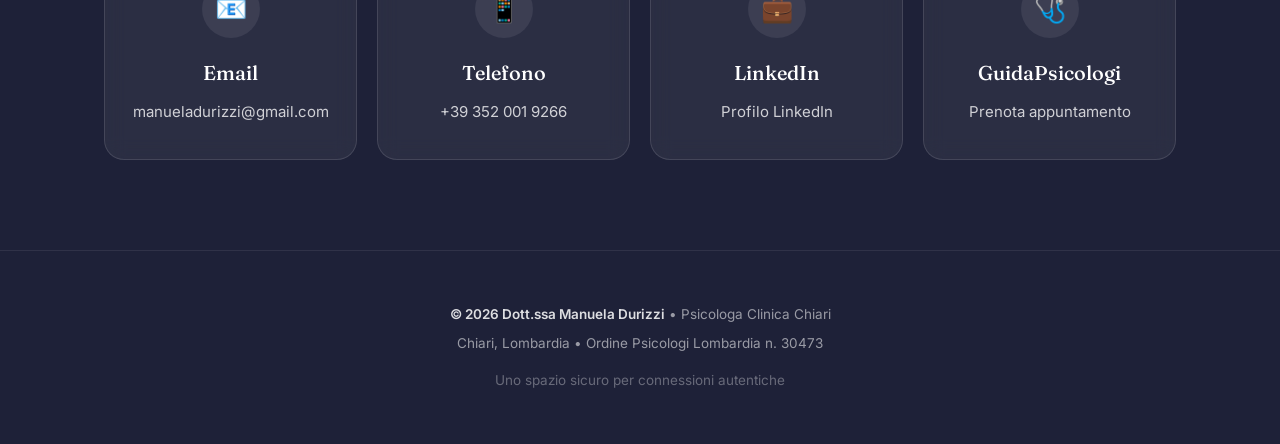
==== commit f61d5476: "feat(core): v2" ====
--- a/index.html
+++ b/index.html
@@ -2,6 +2,15 @@
 <html lang="it" itemscope itemtype="https://schema.org/WebPage">
 
 <head>
+    <!-- Google tag (gtag.js) -->
+    <script async src="https://www.googletagmanager.com/gtag/js?id=AW-17883799301"></script>
+    <script>
+        window.dataLayer = window.dataLayer || [];
+        function gtag(){dataLayer.push(arguments);}
+        gtag('js', new Date());
+        gtag('config', 'AW-17883799301');
+    </script>
+
     <meta charset="UTF-8">
     <meta name="viewport" content="width=device-width, initial-scale=1.0">
     <meta http-equiv="X-UA-Compatible" content="IE=edge">
@@ -85,8 +94,8 @@
     <link rel="icon" type="image/png" sizes="16x16" href="/favicon-16x16.png">
     <link rel="apple-touch-icon" sizes="180x180" href="/apple-touch-icon.png">
     <link rel="manifest" href="/site.webmanifest">
-    <meta name="theme-color" content="#9CAF88">
-    <meta name="msapplication-TileColor" content="#9CAF88">
+    <meta name="theme-color" content="#5B5FA6">
+    <meta name="msapplication-TileColor" content="#5B5FA6">
 
     <!-- Preconnect for Performance -->
     <link rel="preconnect" href="https://fonts.googleapis.com">
@@ -96,7 +105,7 @@
 
     <!-- Fonts -->
     <link
-        href="https://fonts.googleapis.com/css2?family=Cormorant+Garamond:ital,wght@0,400;0,500;0,600;0,700;1,400&family=Inter:wght@300;400;500;600&display=swap"
+        href="https://fonts.googleapis.com/css2?family=Fraunces:ital,opsz,wght@0,9..144,400;0,9..144,500;0,9..144,600;1,9..144,400;1,9..144,500&family=Inter:wght@300;400;500;600&display=swap"
         rel="stylesheet">
 
     <!-- Schema.org Structured Data - Person -->
@@ -158,7 +167,9 @@
         "Educazione",
         "Ascolto Attivo",
         "Tutor dell'Apprendimento",
-        "Intelligenza Emotiva"
+        "Intelligenza Emotiva",
+        "Autismo in Età Evolutiva",
+        "Disturbi del Neurosviluppo"
       ],
       "sameAs": [
         "https://www.linkedin.com/in/manuela-durizzi-485a28371/"
@@ -413,992 +424,18 @@
     }
     </script>
 
-    <style>
-        * {
-            margin: 0;
-            padding: 0;
-            box-sizing: border-box;
-        }
-
-        /* Screen Reader Only - SEO Hidden Text */
-        .sr-only {
-            position: absolute;
-            width: 1px;
-            height: 1px;
-            padding: 0;
-            margin: -1px;
-            overflow: hidden;
-            clip: rect(0, 0, 0, 0);
-            white-space: nowrap;
-            border: 0;
-        }
-
-        :root {
-            /* Organic & Serene Palette */
-            --cream: #FAF8F5;
-            --cream-dark: #F0EBE3;
-            --sage: #9CAF88;
-            --sage-light: #B8C5AA;
-            --sage-dark: #7A8B6F;
-            --terracotta: #C4977A;
-            --terracotta-light: #D4B39E;
-            --terracotta-dark: #A67B5B;
-            --forest: #3D4A3A;
-            --charcoal: #2C2C2C;
-            --text-primary: #2C2C2C;
-            --text-secondary: #5A5A5A;
-            --text-light: #7A7A7A;
-            --gold: #C9A962;
-            --white: #FFFFFF;
-
-            /* Typography */
-            --font-serif: 'Cormorant Garamond', Georgia, serif;
-            --font-sans: 'Inter', -apple-system, BlinkMacSystemFont, sans-serif;
-
-            /* Transitions */
-            --transition: all 0.4s cubic-bezier(0.4, 0, 0.2, 1);
-            --transition-slow: all 0.6s cubic-bezier(0.4, 0, 0.2, 1);
-        }
-
-        html {
-            scroll-behavior: smooth;
-        }
-
-        body {
-            font-family: var(--font-sans);
-            background: var(--cream);
-            color: var(--text-primary);
-            line-height: 1.7;
-            overflow-x: hidden;
-        }
-
-        ::selection {
-            background: var(--sage-light);
-            color: var(--forest);
-        }
-
-        /* Scroll Progress */
-        .scroll-progress {
-            position: fixed;
-            top: 0;
-            left: 0;
-            height: 3px;
-            background: linear-gradient(90deg, var(--sage), var(--terracotta));
-            z-index: 1001;
-            transform-origin: left;
-            transform: scaleX(0);
-        }
-
-        /* Organic Background Shapes */
-        .organic-bg {
-            position: fixed;
-            top: 0;
-            left: 0;
-            width: 100%;
-            height: 100%;
-            pointer-events: none;
-            z-index: -1;
-            overflow: hidden;
-        }
-
-        .blob {
-            position: absolute;
-            border-radius: 50%;
-            filter: blur(80px);
-            opacity: 0.4;
-            animation: float 20s ease-in-out infinite;
-        }
-
-        .blob-1 {
-            width: 600px;
-            height: 600px;
-            background: var(--sage-light);
-            top: -200px;
-            right: -200px;
-            animation-delay: 0s;
-        }
-
-        .blob-2 {
-            width: 500px;
-            height: 500px;
-            background: var(--terracotta-light);
-            bottom: -150px;
-            left: -150px;
-            animation-delay: -7s;
-        }
-
-        .blob-3 {
-            width: 400px;
-            height: 400px;
-            background: var(--sage);
-            top: 50%;
-            left: 50%;
-            transform: translate(-50%, -50%);
-            animation-delay: -14s;
-            opacity: 0.2;
-        }
-
-        @keyframes float {
-
-            0%,
-            100% {
-                transform: translate(0, 0) scale(1);
-            }
-
-            33% {
-                transform: translate(30px, -30px) scale(1.05);
-            }
-
-            66% {
-                transform: translate(-20px, 20px) scale(0.95);
-            }
-        }
-
-        /* Container */
-        .container {
-            max-width: 1200px;
-            margin: 0 auto;
-            padding: 0 24px;
-        }
-
-        /* Navigation */
-        header {
-            position: fixed;
-            top: 0;
-            left: 0;
-            right: 0;
-            z-index: 1000;
-            padding: 20px 0;
-            transition: var(--transition);
-        }
-
-        header.scrolled {
-            background: rgba(250, 248, 245, 0.95);
-            backdrop-filter: blur(20px);
-            box-shadow: 0 4px 30px rgba(0, 0, 0, 0.05);
-            padding: 15px 0;
-        }
-
-        nav {
-            display: flex;
-            justify-content: space-between;
-            align-items: center;
-        }
-
-        .logo {
-            font-family: var(--font-serif);
-            font-size: 28px;
-            font-weight: 600;
-            color: var(--forest);
-            letter-spacing: 1px;
-        }
-
-        .nav-links {
-            display: flex;
-            gap: 40px;
-            list-style: none;
-        }
-
-        .nav-links a {
-            color: var(--text-primary);
-            text-decoration: none;
-            font-weight: 500;
-            font-size: 14px;
-            letter-spacing: 0.5px;
-            transition: var(--transition);
-            position: relative;
-        }
-
-        .nav-links a::after {
-            content: '';
-            position: absolute;
-            bottom: -4px;
-            left: 0;
-            width: 0;
-            height: 2px;
-            background: var(--sage);
-            transition: var(--transition);
-        }
-
-        .nav-links a:hover::after {
-            width: 100%;
-        }
-
-        .nav-links a:hover {
-            color: var(--sage-dark);
-        }
-
-        .mobile-menu-btn {
-            display: none;
-            background: none;
-            border: none;
-            font-size: 24px;
-            cursor: pointer;
-            color: var(--text-primary);
-            padding: 10px;
-        }
-
-        /* Hero Section */
-        .hero {
-            min-height: 100vh;
-            display: flex;
-            align-items: center;
-            padding: 120px 0 80px;
-            position: relative;
-        }
-
-        .hero-content {
-            display: grid;
-            grid-template-columns: 1fr 1fr;
-            gap: 80px;
-            align-items: center;
-        }
-
-        .hero-text {
-            animation: fadeInUp 1s ease;
-        }
-
-        @keyframes fadeInUp {
-            from {
-                opacity: 0;
-                transform: translateY(40px);
-            }
-
-            to {
-                opacity: 1;
-                transform: translateY(0);
-            }
-        }
-
-        .hero-badge {
-            display: inline-block;
-            padding: 8px 20px;
-            background: var(--sage-light);
-            color: var(--forest);
-            border-radius: 30px;
-            font-size: 12px;
-            font-weight: 600;
-            letter-spacing: 1px;
-            text-transform: uppercase;
-            margin-bottom: 24px;
-        }
-
-        .hero h1 {
-            font-family: var(--font-serif);
-            font-size: clamp(48px, 6vw, 72px);
-            font-weight: 600;
-            color: var(--forest);
-            line-height: 1.1;
-            margin-bottom: 16px;
-        }
-
-        .hero .subtitle {
-            font-family: var(--font-serif);
-            font-size: clamp(24px, 3vw, 32px);
-            color: var(--terracotta);
-            font-weight: 500;
-            font-style: italic;
-            margin-bottom: 32px;
-        }
-
-        .hero-description {
-            font-size: 16px;
-            color: var(--text-secondary);
-            line-height: 1.8;
-            margin-bottom: 40px;
-            max-width: 500px;
-        }
-
-        .hero-image {
-            position: relative;
-            animation: fadeInUp 1s ease 0.2s both;
-        }
-
-        .hero-image-wrapper {
-            position: relative;
-            width: 100%;
-            max-width: 450px;
-            margin: 0 auto;
-        }
-
-        .hero-image-wrapper::before {
-            content: '';
-            position: absolute;
-            top: 20px;
-            left: 20px;
-            right: -20px;
-            bottom: -20px;
-            background: var(--sage-light);
-            border-radius: 30px;
-            z-index: -1;
-        }
-
-        .profile-img {
-            width: 100%;
-            aspect-ratio: 4/5;
-            object-fit: cover;
-            border-radius: 30px;
-            box-shadow: 0 30px 60px rgba(0, 0, 0, 0.1);
-        }
-
-        .hero-stats {
-            display: flex;
-            gap: 40px;
-            margin-top: 50px;
-            padding-top: 40px;
-            border-top: 1px solid rgba(0, 0, 0, 0.1);
-        }
-
-        .stat-item {
-            text-align: center;
-        }
-
-        .stat-number {
-            font-family: var(--font-serif);
-            font-size: 36px;
-            font-weight: 600;
-            color: var(--forest);
-            display: block;
-        }
-
-        .stat-label {
-            font-size: 13px;
-            color: var(--text-light);
-            text-transform: uppercase;
-            letter-spacing: 1px;
-        }
-
-        /* Buttons */
-        .btn-group {
-            display: flex;
-            gap: 16px;
-            flex-wrap: wrap;
-        }
-
-        .btn {
-            padding: 16px 32px;
-            border-radius: 50px;
-            text-decoration: none;
-            font-weight: 500;
-            font-size: 14px;
-            letter-spacing: 0.5px;
-            transition: var(--transition);
-            cursor: pointer;
-            border: none;
-            display: inline-flex;
-            align-items: center;
-            gap: 10px;
-        }
-
-        .btn-primary {
-            background: var(--forest);
-            color: var(--white);
-        }
-
-        .btn-primary:hover {
-            background: var(--sage-dark);
-            transform: translateY(-2px);
-            box-shadow: 0 10px 30px rgba(61, 74, 58, 0.3);
-        }
-
-        .btn-secondary {
-            background: transparent;
-            color: var(--forest);
-            border: 2px solid var(--forest);
-        }
-
-        .btn-secondary:hover {
-            background: var(--forest);
-            color: var(--white);
-        }
-
-        /* Section Styling */
-        .section {
-            padding: 100px 0;
-        }
-
-        .section-header {
-            text-align: center;
-            margin-bottom: 60px;
-        }
-
-        .section-label {
-            display: inline-block;
-            font-size: 12px;
-            font-weight: 600;
-            letter-spacing: 2px;
-            text-transform: uppercase;
-            color: var(--sage-dark);
-            margin-bottom: 16px;
-        }
-
-        .section-title {
-            font-family: var(--font-serif);
-            font-size: clamp(36px, 4vw, 48px);
-            font-weight: 600;
-            color: var(--forest);
-            margin-bottom: 16px;
-        }
-
-        .section-subtitle {
-            font-size: 16px;
-            color: var(--text-secondary);
-            max-width: 600px;
-            margin: 0 auto;
-        }
-
-        /* About Section */
-        .about-section {
-            background: var(--white);
-        }
-
-        .about-content {
-            display: grid;
-            grid-template-columns: 1fr 1fr;
-            gap: 80px;
-            align-items: center;
-        }
-
-        .about-text p {
-            font-size: 16px;
-            color: var(--text-secondary);
-            line-height: 1.9;
-            margin-bottom: 24px;
-        }
-
-        .about-features {
-            display: grid;
-            gap: 20px;
-            margin-top: 40px;
-        }
-
-        .about-feature {
-            display: flex;
-            gap: 16px;
-            align-items: flex-start;
-        }
-
-        .feature-icon {
-            width: 48px;
-            height: 48px;
-            background: var(--sage-light);
-            border-radius: 12px;
-            display: flex;
-            align-items: center;
-            justify-content: center;
-            font-size: 24px;
-            flex-shrink: 0;
-        }
-
-        .feature-text h4 {
-            font-size: 16px;
-            font-weight: 600;
-            color: var(--forest);
-            margin-bottom: 4px;
-        }
-
-        .feature-text p {
-            font-size: 14px;
-            color: var(--text-light);
-            margin: 0;
-        }
-
-        /* Skills Grid */
-        .skills-grid {
-            display: grid;
-            grid-template-columns: repeat(3, 1fr);
-            gap: 30px;
-        }
-
-        .skill-card {
-            background: var(--white);
-            padding: 40px 30px;
-            border-radius: 20px;
-            text-align: center;
-            transition: var(--transition);
-            border: 1px solid rgba(0, 0, 0, 0.05);
-        }
-
-        .skill-card:hover {
-            transform: translateY(-10px);
-            box-shadow: 0 30px 60px rgba(0, 0, 0, 0.08);
-        }
-
-        .skill-icon {
-            width: 80px;
-            height: 80px;
-            margin: 0 auto 24px;
-            background: linear-gradient(135deg, var(--sage-light), var(--sage));
-            border-radius: 20px;
-            display: flex;
-            align-items: center;
-            justify-content: center;
-            font-size: 36px;
-        }
-
-        .skill-card h3 {
-            font-family: var(--font-serif);
-            font-size: 22px;
-            font-weight: 600;
-            color: var(--forest);
-            margin-bottom: 12px;
-        }
-
-        .skill-card p {
-            font-size: 14px;
-            color: var(--text-secondary);
-            line-height: 1.7;
-        }
-
-        /* Experience Timeline */
-        .experience-section {
-            background: var(--white);
-        }
-
-        .timeline {
-            max-width: 800px;
-            margin: 0 auto;
-            position: relative;
-        }
-
-        .timeline::before {
-            content: '';
-            position: absolute;
-            left: 0;
-            top: 0;
-            bottom: 0;
-            width: 2px;
-            background: linear-gradient(180deg, var(--sage), var(--terracotta));
-        }
-
-        .timeline-item {
-            position: relative;
-            padding-left: 50px;
-            padding-bottom: 50px;
-        }
-
-        .timeline-item:last-child {
-            padding-bottom: 0;
-        }
-
-        .timeline-dot {
-            position: absolute;
-            left: -8px;
-            top: 0;
-            width: 18px;
-            height: 18px;
-            background: var(--cream);
-            border: 3px solid var(--sage);
-            border-radius: 50%;
-        }
-
-        .timeline-content {
-            background: var(--cream);
-            padding: 30px;
-            border-radius: 16px;
-            transition: var(--transition);
-        }
-
-        .timeline-content:hover {
-            box-shadow: 0 20px 40px rgba(0, 0, 0, 0.05);
-        }
-
-        .timeline-date {
-            font-size: 13px;
-            font-weight: 600;
-            color: var(--terracotta);
-            margin-bottom: 8px;
-        }
-
-        .timeline-content h3 {
-            font-family: var(--font-serif);
-            font-size: 22px;
-            font-weight: 600;
-            color: var(--forest);
-            margin-bottom: 4px;
-        }
-
-        .timeline-company {
-            font-size: 15px;
-            color: var(--sage-dark);
-            font-weight: 500;
-            margin-bottom: 12px;
-        }
-
-        .timeline-content p {
-            font-size: 14px;
-            color: var(--text-secondary);
-            line-height: 1.8;
-        }
-
-        /* Projects Section */
-        .projects-grid {
-            display: grid;
-            grid-template-columns: repeat(2, 1fr);
-            gap: 40px;
-        }
-
-        .project-card {
-            background: var(--white);
-            border-radius: 24px;
-            overflow: hidden;
-            transition: var(--transition);
-            border: 1px solid rgba(0, 0, 0, 0.05);
-        }
-
-        .project-card:hover {
-            transform: translateY(-10px);
-            box-shadow: 0 40px 80px rgba(0, 0, 0, 0.1);
-        }
-
-        .project-header {
-            padding: 40px 40px 30px;
-            background: linear-gradient(135deg, var(--sage-light) 0%, var(--cream) 100%);
-        }
-
-        .project-icon {
-            font-size: 48px;
-            margin-bottom: 20px;
-        }
-
-        .project-header h3 {
-            font-family: var(--font-serif);
-            font-size: 28px;
-            font-weight: 600;
-            color: var(--forest);
-            margin-bottom: 8px;
-        }
-
-        .project-subtitle {
-            font-size: 14px;
-            color: var(--sage-dark);
-            font-weight: 500;
-        }
-
-        .project-body {
-            padding: 30px 40px 40px;
-        }
-
-        .project-body p {
-            font-size: 14px;
-            color: var(--text-secondary);
-            line-height: 1.8;
-            margin-bottom: 24px;
-        }
-
-        .project-tags {
-            display: flex;
-            flex-wrap: wrap;
-            gap: 8px;
-        }
-
-        .project-tag {
-            padding: 6px 14px;
-            background: var(--cream);
-            color: var(--text-secondary);
-            border-radius: 20px;
-            font-size: 12px;
-            font-weight: 500;
-        }
-
-        /* Location Section */
-        .location-section {
-            background: var(--white);
-        }
-
-        .location-grid {
-            display: grid;
-            grid-template-columns: repeat(2, 1fr);
-            gap: 40px;
-        }
-
-        .location-card {
-            background: var(--cream);
-            padding: 50px 40px;
-            border-radius: 24px;
-            text-align: center;
-            transition: var(--transition);
-        }
-
-        .location-card:hover {
-            box-shadow: 0 30px 60px rgba(0, 0, 0, 0.08);
-        }
-
-        .location-icon {
-            width: 80px;
-            height: 80px;
-            margin: 0 auto 24px;
-            background: var(--white);
-            border-radius: 50%;
-            display: flex;
-            align-items: center;
-            justify-content: center;
-            font-size: 36px;
-            box-shadow: 0 10px 30px rgba(0, 0, 0, 0.05);
-        }
-
-        .location-card h3 {
-            font-family: var(--font-serif);
-            font-size: 24px;
-            font-weight: 600;
-            color: var(--forest);
-            margin-bottom: 12px;
-        }
-
-        .location-card p {
-            font-size: 14px;
-            color: var(--text-secondary);
-            line-height: 1.7;
-            margin-bottom: 24px;
-        }
-
-        .location-link {
-            color: var(--sage-dark);
-            font-weight: 600;
-            text-decoration: none;
-            font-size: 14px;
-            transition: var(--transition);
-        }
-
-        .location-link:hover {
-            color: var(--terracotta);
-        }
-
-        /* Contact Section */
-        .contact-section {
-            background: var(--forest);
-            color: var(--white);
-            position: relative;
-            overflow: hidden;
-        }
-
-        .contact-section::before {
-            content: '';
-            position: absolute;
-            top: -50%;
-            right: -20%;
-            width: 600px;
-            height: 600px;
-            background: var(--sage-dark);
-            border-radius: 50%;
-            opacity: 0.3;
-        }
-
-        .contact-section .section-label {
-            color: var(--sage-light);
-        }
-
-        .contact-section .section-title {
-            color: var(--white);
-        }
-
-        .contact-section .section-subtitle {
-            color: rgba(255, 255, 255, 0.7);
-        }
-
-        .contact-grid {
-            display: grid;
-            grid-template-columns: repeat(4, 1fr);
-            gap: 30px;
-            margin-top: 60px;
-        }
-
-        .contact-card {
-            background: rgba(255, 255, 255, 0.1);
-            backdrop-filter: blur(10px);
-            padding: 40px 30px;
-            border-radius: 20px;
-            text-align: center;
-            transition: var(--transition);
-            border: 1px solid rgba(255, 255, 255, 0.1);
-        }
-
-        .contact-card:hover {
-            background: rgba(255, 255, 255, 0.15);
-            transform: translateY(-5px);
-        }
-
-        .contact-icon {
-            width: 60px;
-            height: 60px;
-            margin: 0 auto 20px;
-            background: rgba(255, 255, 255, 0.1);
-            border-radius: 50%;
-            display: flex;
-            align-items: center;
-            justify-content: center;
-            font-size: 24px;
-        }
-
-        .contact-card h3 {
-            font-family: var(--font-serif);
-            font-size: 20px;
-            font-weight: 600;
-            margin-bottom: 8px;
-        }
-
-        .contact-card a {
-            color: rgba(255, 255, 255, 0.8);
-            text-decoration: none;
-            font-size: 14px;
-            transition: var(--transition);
-        }
-
-        .contact-card a:hover {
-            color: var(--white);
-        }
-
-        /* Footer */
-        footer {
-            background: var(--charcoal);
-            color: rgba(255, 255, 255, 0.6);
-            padding: 50px 0;
-            text-align: center;
-        }
-
-        footer p {
-            font-size: 14px;
-            margin: 8px 0;
-        }
-
-        footer strong {
-            color: var(--white);
-        }
-
-        /* Responsive Design */
-        @media (max-width: 1024px) {
-            .hero-content {
-                grid-template-columns: 1fr;
-                gap: 60px;
-                text-align: center;
-            }
-
-            .hero-description {
-                margin: 0 auto 40px;
-            }
-
-            .hero-image {
-                order: -1;
-            }
-
-            .hero-image-wrapper {
-                max-width: 350px;
-            }
-
-            .hero-stats {
-                justify-content: center;
-            }
-
-            .btn-group {
-                justify-content: center;
-            }
-
-            .about-content {
-                grid-template-columns: 1fr;
-                gap: 50px;
-            }
-
-            .skills-grid {
-                grid-template-columns: repeat(2, 1fr);
-            }
-
-            .contact-grid {
-                grid-template-columns: repeat(2, 1fr);
-            }
-
-            .projects-grid {
-                grid-template-columns: 1fr;
-            }
-        }
-
-        @media (max-width: 768px) {
-            .nav-links {
-                display: none;
-                position: absolute;
-                top: 100%;
-                left: 24px;
-                right: 24px;
-                background: var(--white);
-                flex-direction: column;
-                padding: 30px;
-                border-radius: 16px;
-                box-shadow: 0 20px 40px rgba(0, 0, 0, 0.1);
-                gap: 20px;
-            }
-
-            .nav-links.active {
-                display: flex;
-            }
-
-            .mobile-menu-btn {
-                display: block;
-            }
-
-            .hero {
-                padding: 100px 0 60px;
-            }
-
-            .hero-stats {
-                flex-direction: column;
-                gap: 20px;
-            }
-
-            .skills-grid {
-                grid-template-columns: 1fr;
-            }
-
-            .contact-grid {
-                grid-template-columns: 1fr;
-            }
-
-            .location-grid {
-                grid-template-columns: 1fr;
-            }
-
-            .section {
-                padding: 70px 0;
-            }
-        }
-
-        @media (max-width: 480px) {
-            .hero h1 {
-                font-size: 40px;
-            }
-
-            .btn {
-                width: 100%;
-                justify-content: center;
-            }
-
-            .btn-group {
-                flex-direction: column;
-            }
-
-            .project-header,
-            .project-body {
-                padding: 30px 24px;
-            }
-        }
-    </style>
+    <link rel="stylesheet" href="styles.css">
 </head>
 
 <body>
-    <!-- Scroll Progress -->
-    <div class="scroll-progress" aria-hidden="true"></div>
-
-    <!-- Organic Background -->
-    <div class="organic-bg" aria-hidden="true">
-        <div class="blob blob-1"></div>
-        <div class="blob blob-2"></div>
-        <div class="blob blob-3"></div>
-    </div>
+    <!-- Ambient glow -->
+    <div class="ambient" aria-hidden="true"></div>
 
     <!-- Header -->
     <header id="header" role="banner">
         <div class="container">
             <nav role="navigation" aria-label="Menu principale">
-                <a href="#home" class="logo" aria-label="Manuela Durizzi - Psicologa - Torna alla home">Manuela
-                    Durizzi</a>
+                <a href="#home" class="logo" aria-label="Manuela Durizzi - Psicologa - Torna alla home">Manuela Durizzi</a>
                 <button class="mobile-menu-btn" onclick="toggleMenu()" aria-label="Apri menu di navigazione"
                     aria-expanded="false" aria-controls="navLinks">☰</button>
                 <ul class="nav-links" id="navLinks" role="menubar">
@@ -1418,95 +455,81 @@
         <!-- Hero Section -->
         <section class="hero" id="home" aria-labelledby="hero-title">
             <div class="container">
-                <div class="hero-content">
-                    <div class="hero-text">
-                        <span class="hero-badge" aria-label="Iscrizione professionale">Ordine Psicologi Lombardia n.
-                            30473</span>
-                        <h1 id="hero-title">Manuela Durizzi</h1>
-                        <p class="subtitle" role="doc-subtitle">Psicologa Clinica a Chiari</p>
-                        <p class="hero-description">
-                            Accompagno le persone verso il benessere emotivo creando uno spazio sicuro dove esplorare sé
-                            stessi. Offro percorsi online e in presenza rivolti al singolo, alla coppia e alla famiglia,
-                            includendo supporto alla genitorialità e tutoring per DSA. <br> <br>
-
-                            Intervengo principalmente su gestione delle emozioni, disturbi dell'umore e dipendenze,
-                            guidando il paziente attraverso l'ansia, lo stress e le fasi di transizione della vita.
-                        </p>
-                        <div class="btn-group">
-                            <a href="mailto:manueladurizzi@gmail.com" class="btn btn-primary"
-                                aria-label="Invia email per prenotare un colloquio psicologico">
-                                <span>Prenota un Colloquio</span>
-                            </a>
-                            <a href="tel:+393520019266" class="btn btn-secondary"
-                                aria-label="Chiama il numero +39 3520019266">
-                                <span>📞 +39 3520019266</span>
-                            </a>
-                        </div>
-                        <div class="hero-stats" aria-label="Statistiche professionali">
-                            <div class="stat-item">
-                                <span class="stat-number">30473</span>
-                                <span class="stat-label">Albo Lombardia</span>
-                            </div>
-                            <div class="stat-item">
-                                <span class="stat-number">2</span>
-                                <span class="stat-label">Sedi</span>
-                            </div>
-                            <div class="stat-item">
-                                <span class="stat-number">∞</span>
-                                <span class="stat-label">Dedizione</span>
-                            </div>
-                        </div>
+                <div class="hero-inner">
+                    <span class="eyebrow" aria-label="Iscrizione professionale">Ordine Psicologi Lombardia n. 30473</span>
+
+                    <div class="breath" role="img" aria-label="Guida al respiro: inspira quattro secondi, trattieni, espira lentamente">
+                        <span class="breath-glow" aria-hidden="true"></span>
+                        <span class="breath-ring" aria-hidden="true"></span>
+                        <span class="breath-phase" aria-hidden="true">
+                            <span class="ph ph-in">Inspira</span>
+                            <span class="ph ph-hold">Trattieni</span>
+                            <span class="ph ph-out">Espira</span>
+                            <span class="ph ph-static">Respira</span>
+                        </span>
                     </div>
-                    <div class="hero-image">
-                        <div class="hero-image-wrapper">
-                            <img src="photo.jpeg"
-                                alt="Dott.ssa Manuela Durizzi - Psicologa Clinica a Chiari - Foto professionale"
-                                class="profile-img" width="400" height="400" loading="eager">
-                        </div>
+
+                    <h1 id="hero-title">Uno spazio dove <em>rallentare</em></h1>
+                    <p class="hero-role" role="doc-subtitle">Manuela Durizzi — Psicologa Clinica a Chiari</p>
+                    <p class="hero-description">
+                        Accompagno le persone verso il benessere emotivo, creando uno spazio sicuro e privo di
+                        giudizio dove esplorare sé stessi. Percorsi per ansia, stress, crescita personale e
+                        supporto all'apprendimento — online e in studio.
+                    </p>
+                    <div class="btn-group">
+                        <a href="mailto:manueladurizzi@gmail.com" class="btn btn-primary"
+                            aria-label="Invia email per prenotare un colloquio psicologico">Prenota un colloquio</a>
+                        <a href="tel:+393520019266" class="btn btn-secondary"
+                            aria-label="Chiama il numero +39 352 001 9266">📞 +39 352 001 9266</a>
                     </div>
+                    <p class="hero-note"><span>Online</span> in tutta Italia &nbsp;·&nbsp; <span>In presenza</span> a Chiari (BS)</p>
                 </div>
             </div>
         </section>
 
         <!-- About Section -->
-        <section class="section about-section" id="about" aria-labelledby="about-title">
+        <section class="section section-alt" id="about" aria-labelledby="about-title">
             <div class="container">
                 <article class="about-content" itemscope itemtype="https://schema.org/Person">
+                    <div class="about-portrait">
+                        <img src="photo.jpeg"
+                            alt="Dott.ssa Manuela Durizzi - Psicologa Clinica a Chiari - Foto professionale"
+                            width="400" height="500" loading="lazy">
+                    </div>
                     <div class="about-text">
                         <span class="section-label">Chi Sono</span>
-                        <h2 class="section-title" id="about-title">Un percorso dedicato alla cura della persona</h2>
+                        <h2 id="about-title">Un percorso dedicato alla cura della persona</h2>
                         <p>
-                            Sono una Psicologa Clinica e Tutor dell’Apprendimento. Il mio lavoro nasce da una passione
-                            autentica per le persone e dalla convinzione che ognuno di noi, se supportato nel modo
-                            giusto, possieda il potenziale per superare i momenti di crisi e costruire il proprio
-                            benessere.
+                            Sono una Psicologa Clinica e Tutor dell'Apprendimento. Il mio lavoro nasce da una passione
+                            autentica per le persone e dalla convinzione che ognuno, se supportato nel modo giusto,
+                            possieda il potenziale per superare i momenti di crisi e costruire il proprio benessere.
                         </p>
                         <p>
-                            Nel mio studio offro uno spazio di ascolto sicuro, privo di giudizio ed empatico, dove poter
-                            affrontare insieme le sfide della crescita, le difficoltà scolastiche o i momenti di disagio
-                            emotivo.
+                            Nel mio studio offro uno spazio di ascolto sicuro, empatico e privo di giudizio, dove
+                            affrontare insieme le sfide della crescita, le difficoltà scolastiche o i momenti di
+                            disagio emotivo.
                         </p>
-                    </div>
-                    <div class="about-features">
-                        <div class="about-feature">
-                            <div class="feature-icon" aria-hidden="true">🎓</div>
-                            <div class="feature-text">
-                                <h4>Laurea Magistrale</h4>
-                                <p>Psicologia Clinica - Università di Bergamo</p>
+                        <div class="about-features">
+                            <div class="about-feature">
+                                <div class="feature-icon" aria-hidden="true">🎓</div>
+                                <div class="feature-text">
+                                    <h4>Laurea Magistrale</h4>
+                                    <p>Psicologia Clinica — Università di Bergamo</p>
+                                </div>
                             </div>
-                        </div>
-                        <div class="about-feature">
-                            <div class="feature-icon" aria-hidden="true">📜</div>
-                            <div class="feature-text">
-                                <h4>Tutor dell'Apprendimento</h4>
-                                <p>Certificazione specialistica</p>
+                            <div class="about-feature">
+                                <div class="feature-icon" aria-hidden="true">📜</div>
+                                <div class="feature-text">
+                                    <h4>Tutor dell'Apprendimento</h4>
+                                    <p>Certificazione specialistica</p>
+                                </div>
                             </div>
-                        </div>
-                        <div class="about-feature">
-                            <div class="feature-icon" aria-hidden="true">🌿</div>
-                            <div class="feature-text">
-                                <h4>Formazione Continua</h4>
-                                <p>Scuola di Psicoterapia Integrata Relazionale</p>
+                            <div class="about-feature">
+                                <div class="feature-icon" aria-hidden="true">🌿</div>
+                                <div class="feature-text">
+                                    <h4>Formazione Continua</h4>
+                                    <p>Scuola di Psicoterapia Integrata Relazionale</p>
+                                </div>
                             </div>
                         </div>
                     </div>
@@ -1518,101 +541,102 @@
         <section class="section" id="skills" aria-labelledby="skills-title">
             <div class="container">
                 <div class="section-header">
-                    <span class="section-label">Competenze</span>
+                    <span class="section-label">Come posso aiutarti</span>
                     <h2 class="section-title" id="skills-title">Le mie aree di specializzazione</h2>
                     <p class="section-subtitle">
-                        Abilità sviluppate attraverso formazione accademica ed esperienza diretta sul campo come
-                        <strong>psicologa a Chiari</strong>
+                        Competenze sviluppate tra formazione accademica ed esperienza diretta come
+                        <strong>psicologa a Chiari</strong>.
                     </p>
                 </div>
                 <div class="skills-grid" role="list">
                     <article class="skill-card" role="listitem">
                         <div class="skill-icon" aria-hidden="true">🧠</div>
                         <h3>Psicologia Clinica</h3>
-                        <p>Competenze in assessment, supporto psicologico e interventi evidence-based per il benessere
-                            mentale</p>
+                        <p>Assessment, supporto psicologico e interventi evidence-based per il benessere mentale.</p>
                     </article>
                     <article class="skill-card" role="listitem">
                         <div class="skill-icon" aria-hidden="true">💬</div>
-                        <h3>Gestione Ansia e Stress</h3>
-                        <p>Tecniche e strumenti per gestire ansia, attacchi di panico e stress nella vita quotidiana</p>
+                        <h3>Ansia e Stress</h3>
+                        <p>Strumenti e tecniche per gestire ansia, attacchi di panico e stress nella vita quotidiana.</p>
                     </article>
                     <article class="skill-card" role="listitem">
                         <div class="skill-icon" aria-hidden="true">👥</div>
-                        <h3>Gestione Relazionale</h3>
-                        <p>Esperienza nella facilitazione di dinamiche interpersonali e costruzione di relazioni
-                            significative</p>
+                        <h3>Relazioni</h3>
+                        <p>Facilitazione delle dinamiche interpersonali e costruzione di relazioni significative.</p>
                     </article>
                     <article class="skill-card" role="listitem">
                         <div class="skill-icon" aria-hidden="true">📚</div>
                         <h3>Supporto all'Apprendimento</h3>
-                        <p>Metodologie personalizzate per accompagnare percorsi di crescita e sviluppo individuale</p>
+                        <p>Metodologie personalizzate per accompagnare percorsi di crescita e studio, anche DSA.</p>
                     </article>
                     <article class="skill-card" role="listitem">
                         <div class="skill-icon" aria-hidden="true">❤️</div>
                         <h3>Intelligenza Emotiva</h3>
-                        <p>Riconoscimento e gestione delle emozioni per promuovere il benessere psicologico</p>
+                        <p>Riconoscere e gestire le emozioni per promuovere un equilibrio psicologico duraturo.</p>
                     </article>
                     <article class="skill-card" role="listitem">
                         <div class="skill-icon" aria-hidden="true">🌱</div>
                         <h3>Crescita Personale</h3>
-                        <p>Accompagnamento verso la scoperta delle proprie risorse e potenzialità interiori</p>
+                        <p>Accompagnamento alla scoperta delle proprie risorse e potenzialità interiori.</p>
+                    </article>
+                    <article class="skill-card" role="listitem">
+                        <div class="skill-icon" aria-hidden="true">🧒</div>
+                        <h3>Autismo ed Età Evolutiva</h3>
+                        <p>Interventi con bambini con autismo in équipe multidisciplinare: comunicazione, autonomie e inserimento sociale.</p>
                     </article>
                 </div>
             </div>
         </section>
 
         <!-- Experience Section -->
-        <section class="section experience-section" id="experience" aria-labelledby="experience-title">
+        <section class="section section-alt" id="experience" aria-labelledby="experience-title">
             <div class="container">
                 <div class="section-header">
                     <span class="section-label">Percorso</span>
-                    <h2 class="section-title" id="experience-title">Esperienze professionali</h2>
-                    <p class="section-subtitle">
-                        Un cammino di crescita continua tra formazione e pratica sul campo
-                    </p>
+                    <h2 class="section-title" id="experience-title">Formazione ed esperienza</h2>
+                    <p class="section-subtitle">Un cammino di crescita continua tra studio e pratica sul campo.</p>
                 </div>
                 <div class="timeline" role="list" aria-label="Timeline delle esperienze professionali">
+                    <span class="timeline-fill" aria-hidden="true"></span>
                     <article class="timeline-item" role="listitem">
                         <div class="timeline-dot" aria-hidden="true"></div>
-                        <div class="timeline-content">
-                            <span class="timeline-date">In corso</span>
-                            <h3>Scuola di Psicoterapia</h3>
-                            <p class="timeline-company">Psicoterapia Integrata Relazionale, Bergamo</p>
-                            <p>Formazione specialistica con approccio integrato relazionale per approfondire le
-                                competenze
-                                cliniche e terapeutiche.</p>
-                        </div>
+                        <span class="timeline-date">Attuale</span>
+                        <h3>Psicologa — Fondazione Angelo Custode Onlus</h3>
+                        <p class="timeline-company">Predore (BG) · Équipe multidisciplinare</p>
+                        <p>Terapie e trattamenti con bambini con autismo a basso funzionamento, con interventi mirati
+                            su comunicazione, autonomie personali e inserimento sociale.</p>
                     </article>
                     <article class="timeline-item" role="listitem">
                         <div class="timeline-dot" aria-hidden="true"></div>
-                        <div class="timeline-content">
-                            <span class="timeline-date">Attuale</span>
-                            <h3>Educatrice</h3>
-                            <p class="timeline-company">L'Impronta - Cooperativa Sociale</p>
-                            <p>Sviluppo di competenze trasversali: ascolto attivo, gestione di gruppi, creazione di
-                                relazioni significative e supporto al potenziale individuale.</p>
-                        </div>
+                        <span class="timeline-date">In corso</span>
+                        <h3>Scuola di Psicoterapia</h3>
+                        <p class="timeline-company">Psicoterapia Integrata Relazionale, Bergamo</p>
+                        <p>Formazione specialistica con approccio integrato relazionale, per approfondire competenze
+                            cliniche e terapeutiche.</p>
                     </article>
                     <article class="timeline-item" role="listitem">
                         <div class="timeline-dot" aria-hidden="true"></div>
-                        <div class="timeline-content">
-                            <span class="timeline-date">2023 - 2026</span>
-                            <h3>Laurea Magistrale in Psicologia Clinica</h3>
-                            <p class="timeline-company">Università degli Studi di Bergamo</p>
-                            <p>Percorso formativo specialistico con focus su assessment psicologico, psicopatologia e
-                                metodologie evidence-based.</p>
-                        </div>
+                        <span class="timeline-date">Attuale</span>
+                        <h3>Educatrice</h3>
+                        <p class="timeline-company">L'Impronta — Cooperativa Sociale</p>
+                        <p>Ascolto attivo, gestione di gruppi, creazione di relazioni significative e supporto al
+                            potenziale individuale.</p>
                     </article>
                     <article class="timeline-item" role="listitem">
                         <div class="timeline-dot" aria-hidden="true"></div>
-                        <div class="timeline-content">
-                            <span class="timeline-date">Conseguita</span>
-                            <h3>Certificazione Tutor dell'Apprendimento</h3>
-                            <p class="timeline-company">Formazione Specialistica</p>
-                            <p>Qualifica per supportare studenti con difficoltà di apprendimento attraverso metodologie
-                                personalizzate e strumenti compensativi.</p>
-                        </div>
+                        <span class="timeline-date">2023 — 2026</span>
+                        <h3>Laurea Magistrale in Psicologia Clinica</h3>
+                        <p class="timeline-company">Università degli Studi di Bergamo</p>
+                        <p>Percorso specialistico con focus su assessment psicologico, psicopatologia e metodologie
+                            evidence-based.</p>
+                    </article>
+                    <article class="timeline-item" role="listitem">
+                        <div class="timeline-dot" aria-hidden="true"></div>
+                        <span class="timeline-date">Conseguita</span>
+                        <h3>Certificazione Tutor dell'Apprendimento</h3>
+                        <p class="timeline-company">Formazione Specialistica</p>
+                        <p>Qualifica per supportare studenti con difficoltà di apprendimento tramite metodologie
+                            personalizzate e strumenti compensativi.</p>
                     </article>
                 </div>
             </div>
@@ -1623,24 +647,21 @@
             <div class="container">
                 <div class="section-header">
                     <span class="section-label">Progetti</span>
-                    <h2 class="section-title" id="projects-title">Iniziative & Innovazione</h2>
-                    <p class="section-subtitle">
-                        Applicazioni pratiche della psicologia in contesti diversi
-                    </p>
+                    <h2 class="section-title" id="projects-title">Iniziative &amp; innovazione</h2>
+                    <p class="section-subtitle">Applicazioni pratiche della psicologia in contesti diversi.</p>
                 </div>
                 <div class="projects-grid">
                     <article class="project-card">
                         <div class="project-header">
                             <div class="project-icon" aria-hidden="true">🤖💙</div>
                             <h3>AI Feel</h3>
-                            <p class="project-subtitle">Chat AI con Riconoscimento Empatico</p>
+                            <p class="project-subtitle">Chat AI con riconoscimento empatico</p>
                         </div>
                         <div class="project-body">
                             <p>
-                                Applicazione mobile innovativa che integra intelligenza artificiale e psicologia per il
-                                riconoscimento e la validazione empatica delle emozioni. Il sistema utilizza NLP
-                                avanzato
-                                per comprendere lo stato emotivo attraverso la conversazione.
+                                Applicazione mobile che integra intelligenza artificiale e psicologia per il
+                                riconoscimento e la validazione empatica delle emozioni, con NLP avanzato per
+                                comprendere lo stato emotivo attraverso la conversazione.
                             </p>
                             <div class="project-tags">
                                 <span class="project-tag">AI</span>
@@ -1655,13 +676,13 @@
                         <div class="project-header">
                             <div class="project-icon" aria-hidden="true">👨‍👩‍👧‍👦💜</div>
                             <h3>Servizio SIMIFA</h3>
-                            <p class="project-subtitle">Tutela Minori e Supporto Familiare</p>
+                            <p class="project-subtitle">Tutela minori e supporto familiare</p>
                         </div>
                         <div class="project-body">
                             <p>
-                                Servizio educativo specializzato in collaborazione con la Tutela Minori di Seriate.
-                                Interventi mirati al supporto di famiglie e minori in situazioni di fragilità,
-                                con focus sulla protezione e l'accompagnamento.
+                                Servizio educativo in collaborazione con la Tutela Minori di Seriate. Interventi
+                                mirati al supporto di famiglie e minori in situazioni di fragilità, con focus sulla
+                                protezione e l'accompagnamento.
                             </p>
                             <div class="project-tags">
                                 <span class="project-tag">Tutela Minori</span>
@@ -1676,43 +697,38 @@
         </section>
 
         <!-- Location Section -->
-        <section class="section location-section" id="location" aria-labelledby="location-title" itemscope
+        <section class="section section-alt" id="location" aria-labelledby="location-title" itemscope
             itemtype="https://schema.org/LocalBusiness">
             <div class="container">
                 <div class="section-header">
-                    <span class="section-label">Dove Ricevo</span>
-                    <h2 class="section-title" id="location-title">I miei studi - Psicologa Chiari e Online</h2>
+                    <span class="section-label">Dove ricevo</span>
+                    <h2 class="section-title" id="location-title">In studio a Chiari e online</h2>
                     <p class="section-subtitle">
-                        Disponibile per <strong>consulenze psicologiche online</strong> e in presenza a Chiari (BS),
-                        facilmente raggiungibile da Chiari
+                        Disponibile per <strong>consulenze psicologiche online</strong> e in presenza a Chiari (BS).
                     </p>
                 </div>
                 <div class="location-grid">
                     <article class="location-card">
                         <div class="location-icon" aria-hidden="true">💻</div>
-                        <h3>Consulenze Psicologiche Online</h3>
+                        <h3>Consulenze online</h3>
                         <p>
-                            Colloqui psicologici comodamente da casa tua, tramite videochiamata
-                            su piattaforme sicure e certificate per garantire privacy e riservatezza.
-                            <strong>Disponibile in tutta Italia.</strong>
+                            Colloqui comodamente da casa, in videochiamata su piattaforme sicure e certificate per
+                            garantire privacy e riservatezza. <strong>Disponibile in tutta Italia.</strong>
                         </p>
                         <a href="mailto:manueladurizzi@gmail.com" class="location-link"
-                            aria-label="Prenota una consulenza psicologica online">Prenota Online →</a>
+                            aria-label="Prenota una consulenza psicologica online">Prenota online →</a>
                     </article>
                     <article class="location-card" itemprop="location" itemscope itemtype="https://schema.org/Place">
                         <div class="location-icon" aria-hidden="true">🏥</div>
-                        <h3>Studio Elumedica - Chiari</h3>
+                        <h3>Studio Elumedica — Chiari</h3>
                         <p itemprop="address" itemscope itemtype="https://schema.org/PostalAddress">
                             <span itemprop="streetAddress">Via Maffoni 19</span>, <span
                                 itemprop="addressLocality">Chiari</span> (<span itemprop="addressRegion">BS</span>)<br>
                             Appuntamenti in presenza in un ambiente professionale, riservato e accogliente.
-                            <strong>A Chiari.</strong>
                         </p>
                         <a href="https://maps.google.com/?q=Via+Maffoni+19+Chiari" target="_blank"
                             rel="noopener noreferrer" class="location-link"
-                            aria-label="Apri Google Maps per indicazioni stradali verso lo studio">
-                            Indicazioni Stradali →
-                        </a>
+                            aria-label="Apri Google Maps per indicazioni stradali verso lo studio">Indicazioni stradali →</a>
                     </article>
                 </div>
             </div>
@@ -1723,10 +739,10 @@
             <div class="container">
                 <div class="section-header">
                     <span class="section-label">Contatti</span>
-                    <h2 class="section-title" id="contact-title">Inizia il tuo percorso - Contatta la Psicologa</h2>
+                    <h2 class="section-title" id="contact-title">Inizia il tuo percorso</h2>
                     <p class="section-subtitle">
-                        Il primo passo verso il benessere è decidere di prenderti cura di te. <strong>Prenota una
-                            consulenza psicologica</strong> oggi.
+                        Il primo passo verso il benessere è decidere di prenderti cura di te.
+                        <strong>Prenota una consulenza</strong> oggi.
                     </p>
                 </div>
                 <div class="contact-grid" itemscope itemtype="https://schema.org/Person">
@@ -1739,23 +755,20 @@
                     <article class="contact-card">
                         <div class="contact-icon" aria-hidden="true">📱</div>
                         <h3>Telefono</h3>
-                        <a href="tel:+393520019266" itemprop="telephone" aria-label="Chiama +39 3520019266">+39 334 214
-                            478</a>
+                        <a href="tel:+393520019266" itemprop="telephone" aria-label="Chiama +39 352 001 9266">+39 352 001 9266</a>
                     </article>
                     <article class="contact-card">
                         <div class="contact-icon" aria-hidden="true">💼</div>
                         <h3>LinkedIn</h3>
                         <a href="https://www.linkedin.com/in/manuela-durizzi-485a28371/" target="_blank"
                             rel="noopener noreferrer" itemprop="sameAs"
-                            aria-label="Visita il profilo LinkedIn di Manuela Durizzi">Profilo
-                            LinkedIn</a>
+                            aria-label="Visita il profilo LinkedIn di Manuela Durizzi">Profilo LinkedIn</a>
                     </article>
                     <article class="contact-card">
                         <div class="contact-icon" aria-hidden="true">🩺</div>
-                        <h3>MioDottore</h3>
-                        <a href="https://www.miodottore.it/manuela-durizzi/psicologo-clinico/chiari" target="_blank"
-                            rel="noopener noreferrer" itemprop="sameAs" aria-label="Prenota su MioDottore">Prenota
-                            Appuntamento</a>
+                        <h3>GuidaPsicologi</h3>
+                        <a href="https://www.guidapsicologi.it/studio/manuela-durizzi" target="_blank"
+                            rel="noopener noreferrer" itemprop="sameAs" aria-label="Profilo su GuidaPsicologi">Prenota appuntamento</a>
                     </article>
                 </div>
             </div>
@@ -1768,77 +781,11 @@
         <div class="container">
             <p><strong>© 2026 Dott.ssa Manuela Durizzi</strong> • Psicologa Clinica Chiari</p>
             <p>Chiari, Lombardia • Ordine Psicologi Lombardia n. <span itemprop="identifier">30473</span></p>
-            <p style="margin-top: 15px; opacity: 0.6;">Progettato con cura per connessioni autentiche</p>
+            <p style="margin-top: 14px; opacity: 0.6;">Uno spazio sicuro per connessioni autentiche</p>
         </div>
     </footer>
 
-    <script>
-        // Scroll Progress Bar
-        window.addEventListener('scroll', () => {
-            const scrollProgress = document.querySelector('.scroll-progress');
-            const scrollHeight = document.documentElement.scrollHeight - window.innerHeight;
-            const scrolled = (window.scrollY / scrollHeight);
-            scrollProgress.style.transform = `scaleX(${scrolled})`;
-        });
-
-        // Header scroll effect
-        window.addEventListener('scroll', () => {
-            const header = document.getElementById('header');
-            if (window.scrollY > 100) {
-                header.classList.add('scrolled');
-            } else {
-                header.classList.remove('scrolled');
-            }
-        });
-
-        // Mobile Menu Toggle
-        function toggleMenu() {
-            const navLinks = document.getElementById('navLinks');
-            navLinks.classList.toggle('active');
-        }
-
-        // Smooth Scrolling & close menu
-        document.querySelectorAll('a[href^="#"]').forEach(anchor => {
-            anchor.addEventListener('click', function (e) {
-                e.preventDefault();
-                const target = document.querySelector(this.getAttribute('href'));
-                if (target) {
-                    target.scrollIntoView({
-                        behavior: 'smooth',
-                        block: 'start'
-                    });
-                    document.getElementById('navLinks').classList.remove('active');
-                }
-            });
-        });
-
-        // Intersection Observer for fade-in animations
-        const observerOptions = {
-            threshold: 0.1,
-            rootMargin: '0px 0px -50px 0px'
-        };
-
-        const observer = new IntersectionObserver((entries) => {
-            entries.forEach(entry => {
-                if (entry.isIntersecting) {
-                    entry.target.classList.add('fade-in-visible');
-                }
-            });
-        }, observerOptions);
-
-        // Add animation classes
-        document.querySelectorAll('.skill-card, .timeline-item, .project-card, .location-card, .contact-card').forEach((el, index) => {
-            el.style.opacity = '0';
-            el.style.transform = 'translateY(30px)';
-            el.style.transition = `opacity 0.6s ease ${index * 0.1}s, transform 0.6s ease ${index * 0.1}s`;
-            observer.observe(el);
-        });
-
-        // Trigger animation when visible
-        const style = document.createElement('style');
-        style.textContent = `.fade-in-visible { opacity: 1 !important; transform: translateY(0) !important; }`;
-        document.head.appendChild(style);
-    </script>
+    <script src="main.js" defer></script>
 </body>
 
-</html>+</html>
--- a/styles.css
+++ b/styles.css
@@ -0,0 +1,1104 @@
+/* ============================================================
+   Manuela Durizzi — sistema "Respiro" (twilight sereno)
+   Foglio di stile condiviso da tutte le pagine.
+   ============================================================ */
+
+*, *::before, *::after {
+    margin: 0;
+    padding: 0;
+    box-sizing: border-box;
+}
+
+.sr-only {
+    position: absolute;
+    width: 1px;
+    height: 1px;
+    padding: 0;
+    margin: -1px;
+    overflow: hidden;
+    clip: rect(0, 0, 0, 0);
+    white-space: nowrap;
+    border: 0;
+}
+
+:root {
+    /* Respiro — palette */
+    --haze: #F0F1F7;
+    --mist: #E4E7F2;
+    --ink: #1E2138;
+    --slate: #565A78;
+    --iris: #5B5FA6;
+    --iris-deep: #3B3E7A;
+    --vapor: #9FB8C4;
+    --sand: #E9D4BC;
+    --line: rgba(59, 62, 122, 0.14);
+    --white: #FFFFFF;
+
+    --font-serif: 'Fraunces', Georgia, serif;
+    --font-sans: 'Inter', -apple-system, BlinkMacSystemFont, sans-serif;
+
+    --transition: all 0.35s cubic-bezier(0.4, 0, 0.2, 1);
+    --radius: 20px;
+
+    /* Alias legacy → così gli style="var(--vecchio)" inline restano validi */
+    --cream: var(--haze);
+    --cream-dark: var(--mist);
+    --forest: var(--ink);
+    --charcoal: var(--ink);
+    --sage: var(--iris);
+    --sage-light: var(--mist);
+    --sage-dark: var(--iris);
+    --terracotta: var(--iris-deep);
+    --terracotta-light: var(--vapor);
+    --terracotta-dark: var(--iris-deep);
+    --gold: var(--sand);
+    --text-primary: var(--ink);
+    --text-secondary: var(--slate);
+    --text-light: var(--slate);
+}
+
+html { scroll-behavior: smooth; }
+
+body {
+    font-family: var(--font-sans);
+    background: var(--haze);
+    color: var(--ink);
+    line-height: 1.7;
+    overflow-x: hidden;
+    -webkit-font-smoothing: antialiased;
+}
+
+::selection { background: var(--iris); color: var(--white); }
+
+a { color: inherit; }
+
+/* Ambient glow (solo dove presente il <div class="ambient">) */
+.ambient {
+    position: fixed;
+    inset: 0;
+    z-index: -1;
+    pointer-events: none;
+    background:
+        radial-gradient(60% 45% at 50% 12%, rgba(91, 95, 166, 0.16), transparent 70%),
+        radial-gradient(50% 40% at 85% 30%, rgba(159, 184, 196, 0.18), transparent 70%),
+        radial-gradient(45% 40% at 10% 80%, rgba(233, 212, 188, 0.20), transparent 70%);
+}
+
+.container {
+    max-width: 1120px;
+    margin: 0 auto;
+    padding: 0 24px;
+}
+
+/* ---------- Header / nav ---------- */
+header {
+    position: fixed;
+    top: 0;
+    left: 0;
+    right: 0;
+    z-index: 1000;
+    padding: 22px 0;
+    transition: var(--transition);
+}
+
+header.scrolled {
+    background: rgba(240, 241, 247, 0.82);
+    backdrop-filter: blur(18px);
+    border-bottom: 1px solid var(--line);
+    padding: 14px 0;
+}
+
+nav {
+    display: flex;
+    justify-content: space-between;
+    align-items: center;
+}
+
+.logo {
+    font-family: var(--font-serif);
+    font-size: 25px;
+    font-weight: 500;
+    color: var(--ink);
+    text-decoration: none;
+    letter-spacing: 0.2px;
+}
+
+.nav-links {
+    display: flex;
+    gap: 38px;
+    list-style: none;
+}
+
+.nav-links a {
+    color: var(--slate);
+    text-decoration: none;
+    font-weight: 500;
+    font-size: 14px;
+    letter-spacing: 0.2px;
+    transition: var(--transition);
+    position: relative;
+}
+
+.nav-links a::after {
+    content: '';
+    position: absolute;
+    bottom: -5px;
+    left: 0;
+    width: 0;
+    height: 1.5px;
+    background: var(--iris);
+    transition: var(--transition);
+}
+
+.nav-links a:hover { color: var(--ink); }
+.nav-links a:hover::after { width: 100%; }
+
+.mobile-menu-btn {
+    display: none;
+    background: none;
+    border: none;
+    font-size: 24px;
+    cursor: pointer;
+    color: var(--ink);
+    padding: 8px;
+}
+
+/* ---------- Buttons ---------- */
+.btn {
+    display: inline-flex;
+    align-items: center;
+    gap: 9px;
+    padding: 15px 30px;
+    border-radius: 40px;
+    text-decoration: none;
+    font-weight: 500;
+    font-size: 14.5px;
+    letter-spacing: 0.3px;
+    line-height: 1;
+    transition: var(--transition);
+    cursor: pointer;
+    border: 1.5px solid transparent;
+    background: var(--iris-deep);
+    color: var(--white);
+}
+
+.btn:hover {
+    background: var(--ink);
+    transform: translateY(-2px);
+    box-shadow: 0 14px 34px rgba(59, 62, 122, 0.28);
+}
+
+.btn-primary { background: var(--iris-deep); color: var(--white); }
+
+.btn-secondary {
+    background: transparent;
+    color: var(--iris-deep);
+    border-color: var(--line);
+    box-shadow: none;
+}
+
+.btn-secondary:hover {
+    background: rgba(91, 95, 166, 0.06);
+    border-color: var(--iris-deep);
+    color: var(--iris-deep);
+    box-shadow: none;
+}
+
+/* ---------- Hero (home) ---------- */
+.hero {
+    min-height: 100vh;
+    display: flex;
+    align-items: center;
+    justify-content: center;
+    text-align: center;
+    padding: 130px 0 70px;
+}
+
+.hero-inner {
+    max-width: 720px;
+    margin: 0 auto;
+    animation: rise 1s ease both;
+}
+
+@keyframes rise {
+    from { opacity: 0; transform: translateY(30px); }
+    to { opacity: 1; transform: translateY(0); }
+}
+
+.eyebrow {
+    display: inline-block;
+    font-size: 12px;
+    font-weight: 600;
+    letter-spacing: 2.5px;
+    text-transform: uppercase;
+    color: var(--iris-deep);
+    padding: 8px 18px;
+    border: 1px solid var(--line);
+    border-radius: 30px;
+    margin-bottom: 44px;
+}
+
+/* Breathing ring */
+.breath {
+    position: relative;
+    width: min(300px, 66vw);
+    aspect-ratio: 1;
+    margin: 0 auto 40px;
+    display: grid;
+    place-items: center;
+}
+
+.breath-glow {
+    position: absolute;
+    inset: -14%;
+    border-radius: 50%;
+    background: radial-gradient(circle, rgba(91, 95, 166, 0.30), transparent 68%);
+    filter: blur(6px);
+    animation: breathe 14s ease-in-out infinite;
+}
+
+.breath-ring {
+    position: absolute;
+    inset: 0;
+    border-radius: 50%;
+    border: 1.5px solid var(--iris);
+    background: radial-gradient(circle at 50% 42%, rgba(159, 184, 196, 0.28), rgba(240, 241, 247, 0.05) 70%);
+    box-shadow: 0 24px 60px rgba(30, 33, 56, 0.12), inset 0 0 46px rgba(91, 95, 166, 0.12);
+    animation: breathe 14s ease-in-out infinite;
+}
+
+.breath-ring::after {
+    content: '';
+    position: absolute;
+    inset: 18%;
+    border-radius: 50%;
+    border: 1px solid rgba(91, 95, 166, 0.18);
+}
+
+@keyframes breathe {
+    0%   { transform: scale(0.72); }
+    28.57% { transform: scale(1); }
+    57.14% { transform: scale(1); }
+    100% { transform: scale(0.72); }
+}
+
+.breath-phase {
+    position: relative;
+    z-index: 2;
+    width: 0;
+    height: 0;
+}
+
+.ph {
+    position: absolute;
+    left: 0;
+    top: 0;
+    transform: translate(-50%, -50%);
+    font-family: var(--font-serif);
+    font-style: italic;
+    font-size: 23px;
+    letter-spacing: 0.3px;
+    color: var(--iris-deep);
+    white-space: nowrap;
+    opacity: 0;
+}
+
+.ph-in   { animation: phIn 14s ease-in-out infinite; }
+.ph-hold { animation: phHold 14s ease-in-out infinite; }
+.ph-out  { animation: phOut 14s ease-in-out infinite; }
+
+@keyframes phIn   { 0%, 24% { opacity: 1; } 30%, 100% { opacity: 0; } }
+@keyframes phHold { 0%, 30% { opacity: 0; } 34%, 53% { opacity: 1; } 59%, 100% { opacity: 0; } }
+@keyframes phOut  { 0%, 59% { opacity: 0; } 63%, 96% { opacity: 1; } 100% { opacity: 0; } }
+
+.ph-static { display: none; }
+
+.hero h1 {
+    font-family: var(--font-serif);
+    font-size: clamp(42px, 6.5vw, 74px);
+    font-weight: 500;
+    line-height: 1.05;
+    letter-spacing: -0.5px;
+    color: var(--ink);
+    margin-bottom: 20px;
+}
+
+.hero h1 em { font-style: italic; color: var(--iris-deep); }
+
+.hero-role {
+    font-family: var(--font-serif);
+    font-style: italic;
+    font-size: clamp(19px, 2.4vw, 24px);
+    color: var(--slate);
+    margin-bottom: 24px;
+}
+
+.hero-description {
+    font-size: 17px;
+    color: var(--slate);
+    line-height: 1.8;
+    max-width: 540px;
+    margin: 0 auto 38px;
+}
+
+.btn-group {
+    display: flex;
+    gap: 14px;
+    flex-wrap: wrap;
+    justify-content: center;
+}
+
+.hero-note {
+    margin-top: 30px;
+    font-size: 13.5px;
+    color: var(--slate);
+    letter-spacing: 0.3px;
+}
+
+.hero-note span { color: var(--iris-deep); font-weight: 600; }
+
+/* ---------- Section base ---------- */
+.section { padding: 100px 0; }
+
+.section-alt {
+    background: var(--white);
+    border-top: 1px solid var(--line);
+    border-bottom: 1px solid var(--line);
+}
+
+.section-header {
+    max-width: 640px;
+    margin: 0 auto 60px;
+    text-align: center;
+}
+
+.section-label {
+    display: inline-block;
+    font-size: 12px;
+    font-weight: 600;
+    letter-spacing: 2.5px;
+    text-transform: uppercase;
+    color: var(--iris-deep);
+    margin-bottom: 16px;
+}
+
+.section-title {
+    font-family: var(--font-serif);
+    font-size: clamp(30px, 4vw, 44px);
+    font-weight: 500;
+    line-height: 1.15;
+    letter-spacing: -0.4px;
+    color: var(--ink);
+    margin-bottom: 16px;
+}
+
+.section-subtitle {
+    font-size: 16px;
+    color: var(--slate);
+    max-width: 580px;
+    margin: 0 auto;
+}
+
+/* ---------- Page hero (pagine interne) ---------- */
+.page-hero {
+    padding: 160px 0 72px;
+    text-align: center;
+    background: linear-gradient(180deg, var(--mist), var(--haze));
+    border-bottom: 1px solid var(--line);
+}
+
+.page-hero h1 {
+    font-family: var(--font-serif);
+    font-size: clamp(38px, 5.5vw, 60px);
+    font-weight: 500;
+    letter-spacing: -0.5px;
+    color: var(--ink);
+    margin-bottom: 14px;
+}
+
+.page-hero p {
+    font-size: 18px;
+    color: var(--slate);
+    max-width: 660px;
+    margin: 0 auto;
+}
+
+/* ---------- About (home) ---------- */
+.about-content {
+    display: grid;
+    grid-template-columns: 0.85fr 1fr;
+    gap: 70px;
+    align-items: center;
+}
+
+.about-portrait { position: relative; }
+
+.about-portrait img {
+    width: 100%;
+    aspect-ratio: 4/5;
+    object-fit: cover;
+    border-radius: 24px;
+    border: 1px solid var(--line);
+    box-shadow: 0 30px 60px rgba(30, 33, 56, 0.12);
+}
+
+.about-portrait::before {
+    content: '';
+    position: absolute;
+    inset: 16px -16px -16px 16px;
+    border-radius: 24px;
+    border: 1px solid var(--iris);
+    z-index: -1;
+}
+
+.about-text .section-label { color: var(--iris-deep); }
+
+.about-text h2 {
+    font-family: var(--font-serif);
+    font-size: clamp(28px, 3.4vw, 40px);
+    font-weight: 500;
+    line-height: 1.15;
+    letter-spacing: -0.3px;
+    color: var(--ink);
+    margin-bottom: 22px;
+}
+
+.about-text p {
+    font-size: 16px;
+    color: var(--slate);
+    line-height: 1.85;
+    margin-bottom: 18px;
+}
+
+.about-features { display: grid; gap: 14px; margin-top: 34px; }
+
+.about-feature { display: flex; gap: 16px; align-items: center; }
+
+.feature-icon {
+    width: 46px;
+    height: 46px;
+    background: var(--mist);
+    border: 1px solid var(--line);
+    border-radius: 12px;
+    display: flex;
+    align-items: center;
+    justify-content: center;
+    font-size: 22px;
+    flex-shrink: 0;
+}
+
+.feature-text h4 { font-size: 15.5px; font-weight: 600; color: var(--ink); margin-bottom: 2px; }
+.feature-text p { font-size: 13.5px; color: var(--slate); margin: 0; }
+
+/* ---------- Skills grid (home) ---------- */
+.skills-grid {
+    display: grid;
+    grid-template-columns: repeat(3, 1fr);
+    gap: 22px;
+}
+
+.skill-card {
+    background: var(--haze);
+    padding: 34px 28px;
+    border-radius: var(--radius);
+    border: 1px solid var(--line);
+    transition: var(--transition);
+}
+
+.section-alt .skill-card { background: var(--white); }
+
+.skill-card:hover {
+    transform: translateY(-6px);
+    border-color: var(--iris);
+    box-shadow: 0 24px 50px rgba(30, 33, 56, 0.08);
+}
+
+.skill-icon {
+    width: 54px;
+    height: 54px;
+    margin-bottom: 20px;
+    background: var(--mist);
+    border-radius: 14px;
+    display: flex;
+    align-items: center;
+    justify-content: center;
+    font-size: 26px;
+}
+
+.skill-card h3 {
+    font-family: var(--font-serif);
+    font-size: 21px;
+    font-weight: 500;
+    color: var(--ink);
+    margin-bottom: 10px;
+}
+
+.skill-card p { font-size: 14.5px; color: var(--slate); line-height: 1.7; }
+
+/* ---------- Timeline (home) ---------- */
+.timeline { max-width: 780px; margin: 0 auto; position: relative; }
+
+.timeline::before {
+    content: '';
+    position: absolute;
+    left: 7px;
+    top: 6px;
+    bottom: 6px;
+    width: 1.5px;
+    background: var(--line);
+}
+
+.timeline-fill {
+    position: absolute;
+    left: 7px;
+    top: 6px;
+    width: 1.5px;
+    height: 0;
+    background: linear-gradient(180deg, var(--iris), var(--vapor));
+    border-radius: 2px;
+}
+
+.timeline-item { position: relative; padding-left: 44px; padding-bottom: 40px; }
+.timeline-item:last-child { padding-bottom: 0; }
+
+.timeline-dot {
+    position: absolute;
+    left: 0;
+    top: 6px;
+    width: 16px;
+    height: 16px;
+    background: var(--haze);
+    border: 2px solid var(--line);
+    border-radius: 50%;
+    transition: border-color 0.5s ease, background 0.5s ease, box-shadow 0.5s ease;
+}
+
+.section-alt .timeline-dot { background: var(--white); }
+
+.timeline-dot.reached {
+    border-color: var(--iris);
+    background: var(--iris);
+    box-shadow: 0 0 0 5px rgba(91, 95, 166, 0.14);
+}
+
+.timeline-date {
+    font-size: 12.5px;
+    font-weight: 600;
+    letter-spacing: 0.5px;
+    text-transform: uppercase;
+    color: var(--iris-deep);
+    margin-bottom: 6px;
+}
+
+.timeline-item h3 {
+    font-family: var(--font-serif);
+    font-size: 20px;
+    font-weight: 500;
+    color: var(--ink);
+    margin-bottom: 3px;
+}
+
+.timeline-company { font-size: 14.5px; color: var(--iris-deep); font-weight: 500; margin-bottom: 10px; }
+.timeline-item > p:last-child { font-size: 14.5px; color: var(--slate); line-height: 1.8; }
+
+/* ---------- Projects (home) ---------- */
+.projects-grid { display: grid; grid-template-columns: repeat(2, 1fr); gap: 26px; }
+
+.project-card {
+    background: var(--haze);
+    border: 1px solid var(--line);
+    border-radius: 24px;
+    overflow: hidden;
+    transition: var(--transition);
+}
+
+.section-alt .project-card { background: var(--white); }
+
+.project-card:hover {
+    transform: translateY(-6px);
+    border-color: var(--iris);
+    box-shadow: 0 30px 60px rgba(30, 33, 56, 0.1);
+}
+
+.project-header { padding: 34px 34px 24px; border-bottom: 1px solid var(--line); }
+.project-icon { font-size: 34px; margin-bottom: 16px; }
+
+.project-header h3 {
+    font-family: var(--font-serif);
+    font-size: 25px;
+    font-weight: 500;
+    color: var(--ink);
+    margin-bottom: 6px;
+}
+
+.project-subtitle { font-size: 14px; color: var(--iris-deep); font-weight: 500; }
+.project-body { padding: 26px 34px 34px; }
+.project-body p { font-size: 14.5px; color: var(--slate); line-height: 1.8; margin-bottom: 22px; }
+.project-tags { display: flex; flex-wrap: wrap; gap: 8px; }
+
+.project-tag {
+    padding: 6px 14px;
+    background: var(--mist);
+    color: var(--iris-deep);
+    border-radius: 30px;
+    font-size: 12px;
+    font-weight: 500;
+}
+
+/* ---------- Location (home + contatti) ---------- */
+.location-section { background: var(--white); }
+
+.location-grid {
+    display: grid;
+    grid-template-columns: 1fr 1fr;
+    gap: 40px;
+    align-items: center;
+}
+
+.location-card {
+    background: var(--haze);
+    border: 1px solid var(--line);
+    padding: 44px 38px;
+    border-radius: 24px;
+    transition: var(--transition);
+}
+
+.section-alt .location-card { background: var(--white); }
+
+.location-card:hover { border-color: var(--iris); box-shadow: 0 24px 50px rgba(30, 33, 56, 0.08); }
+
+.location-icon {
+    width: 58px;
+    height: 58px;
+    margin-bottom: 22px;
+    background: var(--mist);
+    border-radius: 50%;
+    display: flex;
+    align-items: center;
+    justify-content: center;
+    font-size: 26px;
+}
+
+.location-card h3 {
+    font-family: var(--font-serif);
+    font-size: 23px;
+    font-weight: 500;
+    color: var(--ink);
+    margin-bottom: 12px;
+}
+
+.location-card p { font-size: 14.5px; color: var(--slate); line-height: 1.75; margin-bottom: 20px; }
+
+.location-link { color: var(--iris-deep); font-weight: 600; text-decoration: none; font-size: 14.5px; transition: var(--transition); }
+.location-link:hover { color: var(--iris); }
+
+.location-text h2 {
+    font-family: var(--font-serif);
+    font-size: clamp(28px, 4vw, 40px);
+    font-weight: 500;
+    color: var(--ink);
+    margin-bottom: 22px;
+}
+
+.location-text h3 {
+    font-family: var(--font-serif);
+    font-weight: 500;
+    color: var(--iris-deep) !important;
+}
+
+.location-text p { color: var(--slate); line-height: 1.8; margin-bottom: 16px; }
+.location-text strong { color: var(--ink); }
+
+.map-wrapper {
+    border-radius: 20px;
+    overflow: hidden;
+    border: 1px solid var(--line);
+    box-shadow: 0 24px 50px rgba(30, 33, 56, 0.1);
+    height: 400px;
+}
+
+.map-wrapper iframe { width: 100%; height: 100%; border: 0; }
+
+/* ---------- Content article (chi-sono, sottopagine servizi) ---------- */
+.content-section { padding: 84px 0; }
+
+.content-section.white {
+    background: var(--white);
+    border-top: 1px solid var(--line);
+    border-bottom: 1px solid var(--line);
+}
+
+.content-text { max-width: 820px; margin: 0 auto; }
+.section-grid .content-text { max-width: none; }
+
+.content-text h2 {
+    font-family: var(--font-serif);
+    font-size: clamp(28px, 4vw, 40px);
+    font-weight: 500;
+    letter-spacing: -0.3px;
+    color: var(--ink);
+    margin-bottom: 20px;
+}
+
+.content-text h3 {
+    font-family: var(--font-serif);
+    font-size: 23px;
+    font-weight: 500;
+    color: var(--ink);
+    margin: 32px 0 14px;
+}
+
+.content-text p { font-size: 16.5px; color: var(--slate); line-height: 1.85; margin-bottom: 18px; }
+
+.content-text ul { list-style: none; margin: 22px 0; }
+
+.content-text ul li {
+    padding: 10px 0 10px 32px;
+    position: relative;
+    color: var(--slate);
+}
+
+.content-text ul li::before {
+    content: "✓";
+    position: absolute;
+    left: 0;
+    top: 10px;
+    color: var(--iris);
+    font-weight: 700;
+    font-size: 16px;
+}
+
+.content-text ul li strong { color: var(--ink); }
+
+.section-grid {
+    display: grid;
+    grid-template-columns: 1fr 1fr;
+    gap: 60px;
+    align-items: center;
+}
+
+.image-wrapper { position: relative; }
+
+.image-wrapper img {
+    width: 100%;
+    border-radius: 24px;
+    border: 1px solid var(--line);
+    box-shadow: 0 30px 60px rgba(30, 33, 56, 0.12);
+}
+
+.credentials-box,
+.highlight-box {
+    background: var(--mist);
+    border: 1px solid var(--line);
+    border-left: 3px solid var(--iris);
+    padding: 32px 34px;
+    border-radius: 16px;
+    margin: 34px 0;
+}
+
+.credentials-box h3,
+.highlight-box h3 { margin-top: 0; }
+
+.credentials-box p,
+.highlight-box p { color: var(--slate); }
+
+/* ---------- Services grid (servizi.html) ---------- */
+.services-section { padding: 90px 0; }
+
+.services-grid {
+    display: grid;
+    grid-template-columns: repeat(auto-fit, minmax(330px, 1fr));
+    gap: 26px;
+    margin-top: 10px;
+}
+
+.service-card {
+    background: var(--white);
+    border: 1px solid var(--line);
+    border-radius: 24px;
+    overflow: hidden;
+    transition: var(--transition);
+}
+
+.service-card:hover {
+    transform: translateY(-6px);
+    border-color: var(--iris);
+    box-shadow: 0 30px 60px rgba(30, 33, 56, 0.1);
+}
+
+.service-header { padding: 34px 34px 22px; border-bottom: 1px solid var(--line); }
+.service-icon { font-size: 34px; margin-bottom: 16px; }
+
+.service-header h2 {
+    font-family: var(--font-serif);
+    font-size: 24px;
+    font-weight: 500;
+    color: var(--ink);
+    margin-bottom: 0;
+}
+
+.service-body { padding: 26px 34px 34px; }
+.service-body p { color: var(--slate); line-height: 1.8; margin-bottom: 18px; }
+.service-body ul { list-style: none; margin: 18px 0; }
+
+.service-body ul li {
+    padding: 7px 0 7px 28px;
+    position: relative;
+    color: var(--slate);
+    font-size: 14.5px;
+}
+
+.service-body ul li::before {
+    content: "✓";
+    position: absolute;
+    left: 0;
+    top: 7px;
+    color: var(--iris);
+    font-weight: 700;
+}
+
+/* ---------- FAQ (faq.html) ---------- */
+.faq-section { padding: 84px 0; }
+.faq-section .container { max-width: 860px; }
+
+.faq-item {
+    background: var(--white);
+    border: 1px solid var(--line);
+    border-radius: 16px;
+    margin-bottom: 16px;
+    overflow: hidden;
+    transition: border-color 0.3s ease;
+}
+
+.faq-item.active { border-color: var(--iris); }
+
+.faq-question {
+    padding: 22px 28px;
+    cursor: pointer;
+    display: flex;
+    justify-content: space-between;
+    align-items: center;
+    gap: 16px;
+    transition: background 0.3s;
+}
+
+.faq-question:hover { background: var(--mist); }
+
+.faq-question h3 {
+    font-family: var(--font-serif);
+    font-size: 19px;
+    font-weight: 500;
+    color: var(--ink);
+    margin: 0;
+}
+
+.faq-icon { font-size: 24px; color: var(--iris); transition: transform 0.3s; flex-shrink: 0; }
+.faq-item.active .faq-icon { transform: rotate(45deg); }
+
+.faq-answer { max-height: 0; overflow: hidden; transition: max-height 0.35s ease; }
+.faq-item.active .faq-answer { max-height: 700px; }
+
+.faq-answer-content { padding: 0 28px 24px; color: var(--slate); line-height: 1.8; }
+.faq-answer-content strong { color: var(--ink); }
+.faq-answer-content ul { margin-top: 12px; }
+
+/* ---------- Contatti (contact-card) ---------- */
+.contact-section { padding: 90px 0; }
+
+.contact-grid {
+    display: grid;
+    grid-template-columns: repeat(auto-fit, minmax(220px, 1fr));
+    gap: 20px;
+    margin: 10px 0 0;
+}
+
+.contact-card {
+    background: var(--white);
+    border: 1px solid var(--line);
+    padding: 34px 26px;
+    border-radius: var(--radius);
+    text-align: center;
+    transition: var(--transition);
+}
+
+.contact-card:hover { transform: translateY(-5px); border-color: var(--iris); box-shadow: 0 24px 50px rgba(30, 33, 56, 0.08); }
+
+.contact-icon {
+    width: 58px;
+    height: 58px;
+    margin: 0 auto 18px;
+    background: var(--mist);
+    border-radius: 50%;
+    display: flex;
+    align-items: center;
+    justify-content: center;
+    font-size: 26px;
+}
+
+.contact-card h3 {
+    font-family: var(--font-serif);
+    font-size: 20px;
+    font-weight: 500;
+    color: var(--ink);
+    margin-bottom: 8px;
+}
+
+.contact-card a { color: var(--slate); text-decoration: none; font-size: 15px; transition: var(--transition); word-break: break-word; }
+.contact-card a:hover { color: var(--iris-deep); }
+.contact-card p { color: var(--slate); }
+
+/* Home: la sezione contatti è scura (section + contact-section) */
+.section.contact-section {
+    background: var(--ink);
+    color: var(--white);
+    position: relative;
+    overflow: hidden;
+    border: none;
+}
+
+.section.contact-section::before {
+    content: '';
+    position: absolute;
+    top: -30%;
+    left: 50%;
+    transform: translateX(-50%);
+    width: 900px;
+    height: 500px;
+    background: radial-gradient(circle, rgba(91, 95, 166, 0.5), transparent 65%);
+    pointer-events: none;
+}
+
+.section.contact-section .container { position: relative; z-index: 1; }
+.section.contact-section .section-label { color: var(--vapor); }
+.section.contact-section .section-title { color: var(--white); }
+.section.contact-section .section-subtitle { color: rgba(255, 255, 255, 0.72); }
+.section.contact-section .contact-grid { margin-top: 54px; }
+
+.section.contact-section .contact-card {
+    background: rgba(255, 255, 255, 0.06);
+    backdrop-filter: blur(10px);
+    border-color: rgba(255, 255, 255, 0.12);
+}
+
+.section.contact-section .contact-card:hover { background: rgba(255, 255, 255, 0.1); border-color: var(--vapor); }
+.section.contact-section .contact-icon { background: rgba(255, 255, 255, 0.08); }
+.section.contact-section .contact-card h3 { color: var(--white); }
+.section.contact-section .contact-card a { color: rgba(255, 255, 255, 0.78); }
+.section.contact-section .contact-card a:hover { color: var(--white); }
+
+/* ---------- CTA bands (servizi, faq, contatti) ---------- */
+.cta-section, .cta-box {
+    background: var(--ink);
+    color: var(--white);
+    text-align: center;
+    position: relative;
+    overflow: hidden;
+}
+
+.cta-section { padding: 90px 0; }
+.cta-box { padding: 54px 40px; border-radius: 24px; margin: 56px 0; }
+
+.cta-section::before, .cta-box::before {
+    content: '';
+    position: absolute;
+    top: -40%;
+    left: 50%;
+    transform: translateX(-50%);
+    width: 700px;
+    height: 400px;
+    background: radial-gradient(circle, rgba(91, 95, 166, 0.45), transparent 65%);
+    pointer-events: none;
+    z-index: 0;
+}
+
+.cta-section .container, .cta-box > * { position: relative; z-index: 1; }
+
+.cta-section h2, .cta-box h2 {
+    font-family: var(--font-serif);
+    font-size: clamp(28px, 4vw, 42px);
+    font-weight: 500;
+    color: var(--white);
+    margin-bottom: 16px;
+}
+
+.cta-section p, .cta-box p { font-size: 18px; color: rgba(255, 255, 255, 0.85); margin-bottom: 28px; }
+
+.cta-section .btn, .cta-box .btn { background: var(--white); color: var(--ink); border-color: var(--white); }
+.cta-section .btn:hover, .cta-box .btn:hover { background: var(--mist); color: var(--ink); box-shadow: 0 14px 34px rgba(0, 0, 0, 0.25); }
+
+.cta-section .btn-secondary, .cta-box .btn-secondary { background: transparent; color: var(--white); border-color: rgba(255, 255, 255, 0.5); }
+.cta-section .btn-secondary:hover, .cta-box .btn-secondary:hover { background: rgba(255, 255, 255, 0.12); color: var(--white); }
+
+/* ---------- Footer ---------- */
+footer {
+    background: var(--ink);
+    color: rgba(255, 255, 255, 0.55);
+    padding: 46px 0;
+    text-align: center;
+    border-top: 1px solid rgba(255, 255, 255, 0.08);
+}
+
+footer p { font-size: 13.5px; margin: 6px 0; }
+footer strong { color: rgba(255, 255, 255, 0.85); font-weight: 600; }
+
+/* ---------- Focus ---------- */
+a:focus-visible,
+button:focus-visible,
+.faq-question:focus-visible {
+    outline: 2px solid var(--iris);
+    outline-offset: 3px;
+    border-radius: 4px;
+}
+
+/* ---------- Responsive ---------- */
+@media (max-width: 1024px) {
+    .about-content { grid-template-columns: 1fr; gap: 46px; }
+    .about-portrait { max-width: 380px; margin: 0 auto; }
+    .about-portrait::before { inset: 12px -12px -12px 12px; }
+    .skills-grid { grid-template-columns: repeat(2, 1fr); }
+    .projects-grid { grid-template-columns: 1fr; }
+    .section-grid { grid-template-columns: 1fr; gap: 40px; }
+    .location-grid { grid-template-columns: 1fr; gap: 40px; }
+}
+
+@media (max-width: 768px) {
+    .nav-links {
+        display: none;
+        position: absolute;
+        top: calc(100% + 8px);
+        left: 24px;
+        right: 24px;
+        background: var(--white);
+        flex-direction: column;
+        padding: 26px;
+        border-radius: 16px;
+        border: 1px solid var(--line);
+        box-shadow: 0 20px 40px rgba(30, 33, 56, 0.12);
+        gap: 20px;
+    }
+    .nav-links.active { display: flex; }
+    .mobile-menu-btn { display: block; }
+    .hero { padding: 110px 0 60px; }
+    .page-hero { padding: 130px 0 60px; }
+    .skills-grid { grid-template-columns: 1fr; }
+    .section { padding: 72px 0; }
+    .content-section { padding: 64px 0; }
+}
+
+@media (max-width: 480px) {
+    .btn { width: 100%; justify-content: center; }
+    .btn-group { flex-direction: column; }
+    .project-header, .project-body { padding-left: 24px; padding-right: 24px; }
+    .location-card { padding: 34px 26px; }
+    .cta-section .btn, .cta-box .btn { width: auto; }
+    .cta-box { padding: 40px 26px; }
+}
+
+@media (prefers-reduced-motion: reduce) {
+    html { scroll-behavior: auto; }
+    .breath-ring, .breath-glow { animation: none; transform: scale(0.9); }
+    .ph-in, .ph-hold, .ph-out { display: none; }
+    .ph-static { display: block; opacity: 1; }
+    .hero-inner { animation: none; }
+    * { transition-duration: 0.01ms !important; }
+}
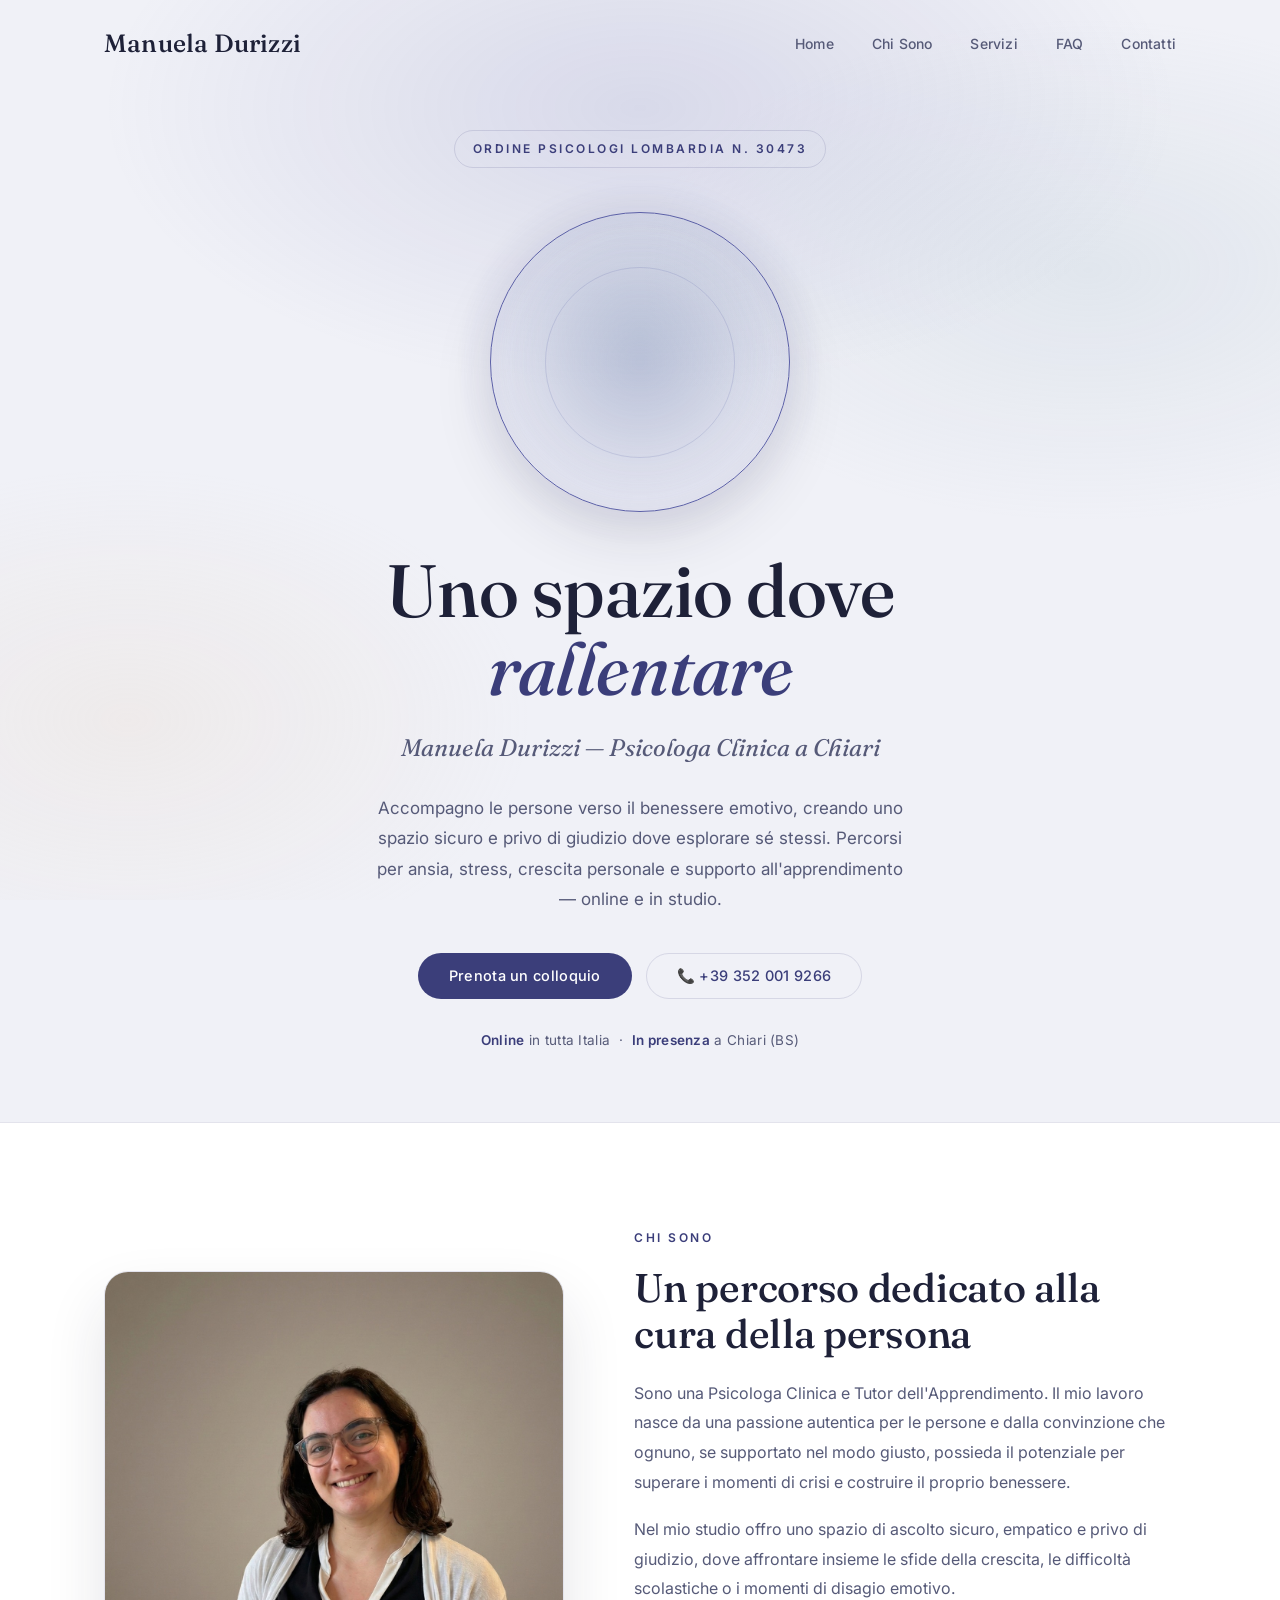
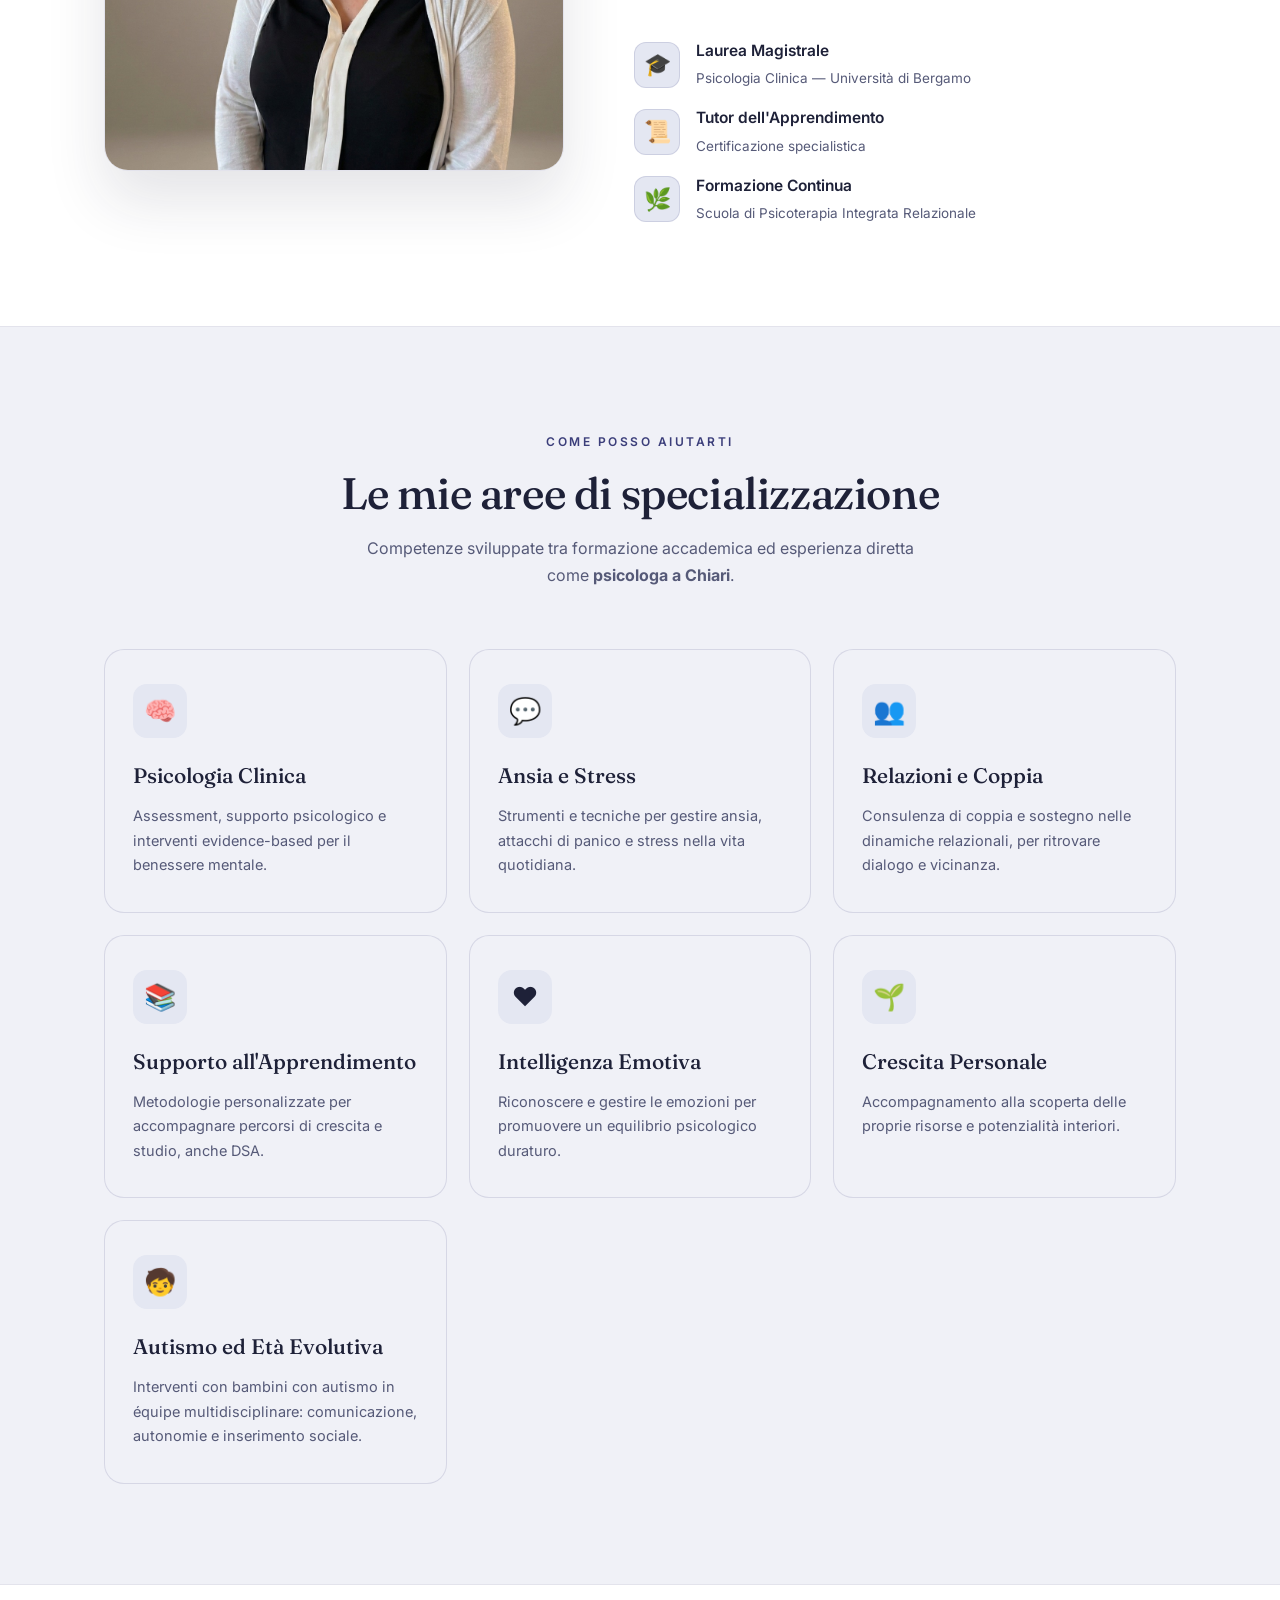
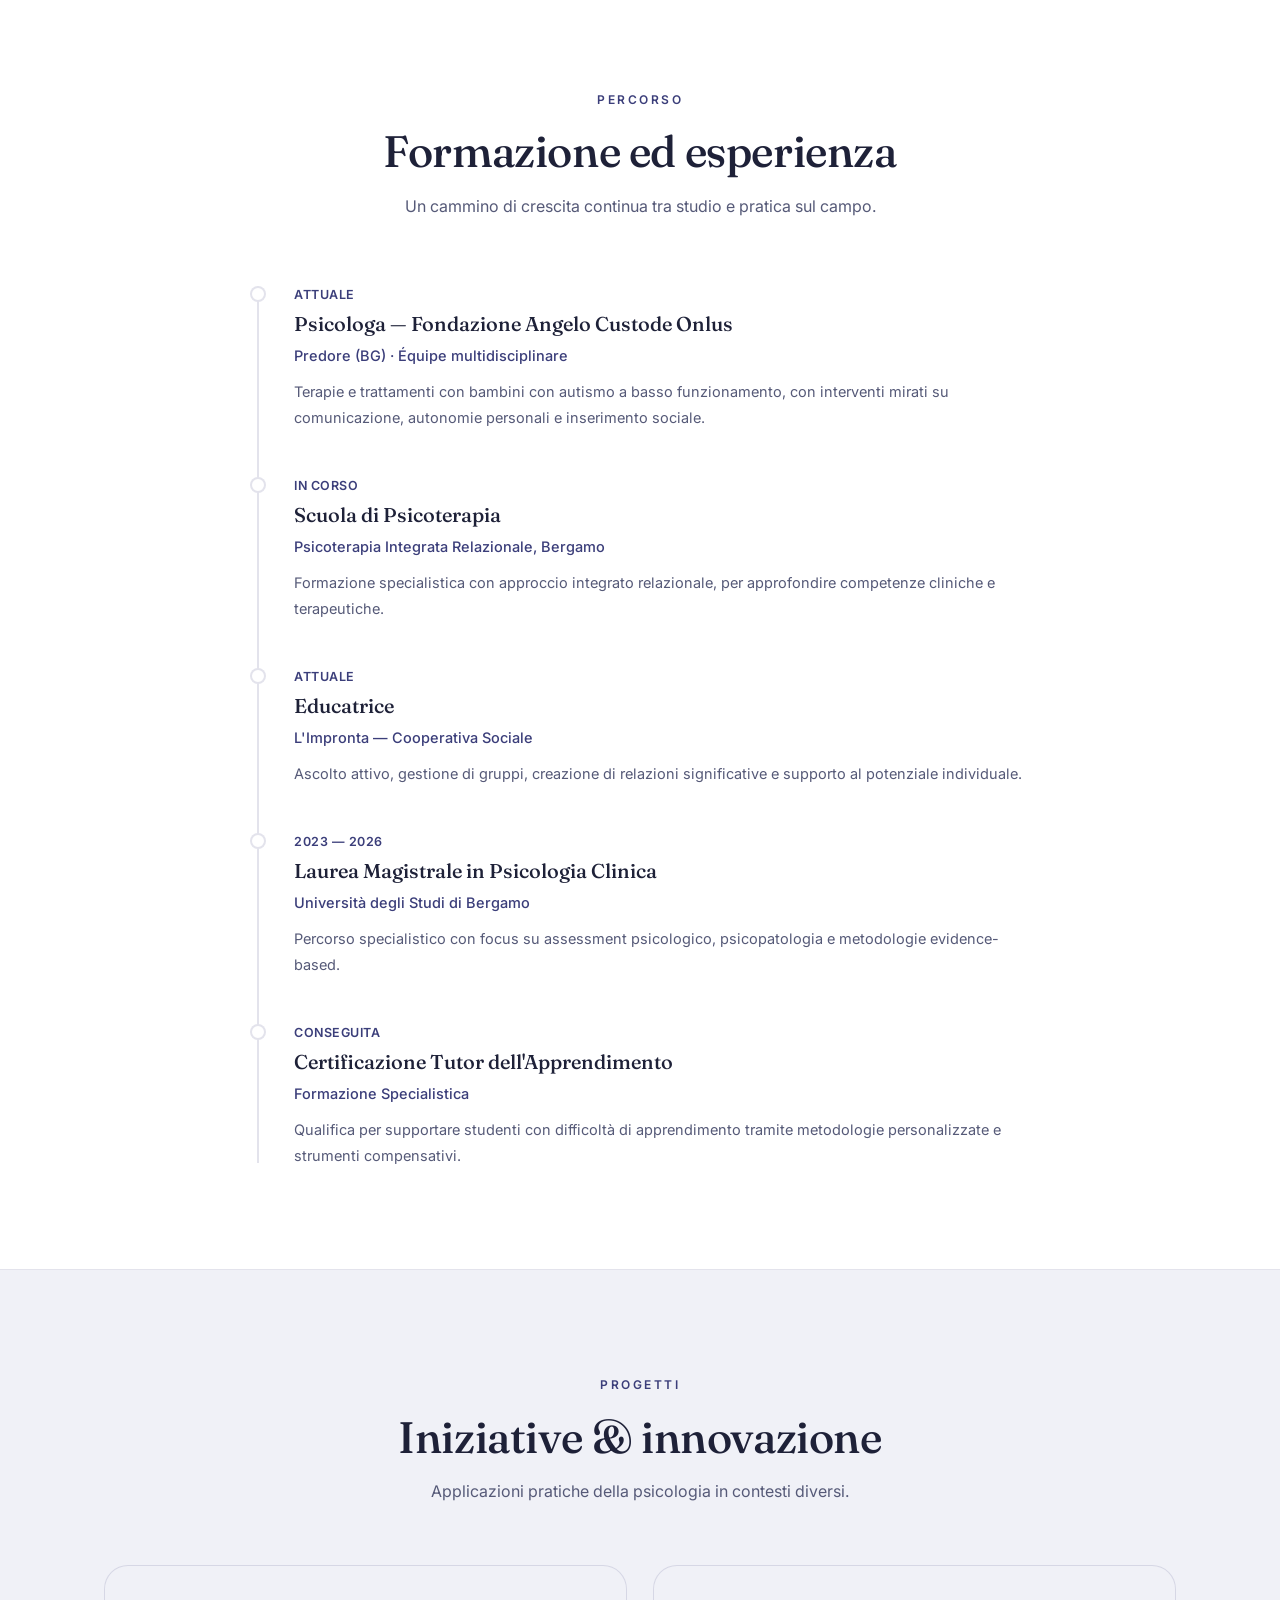
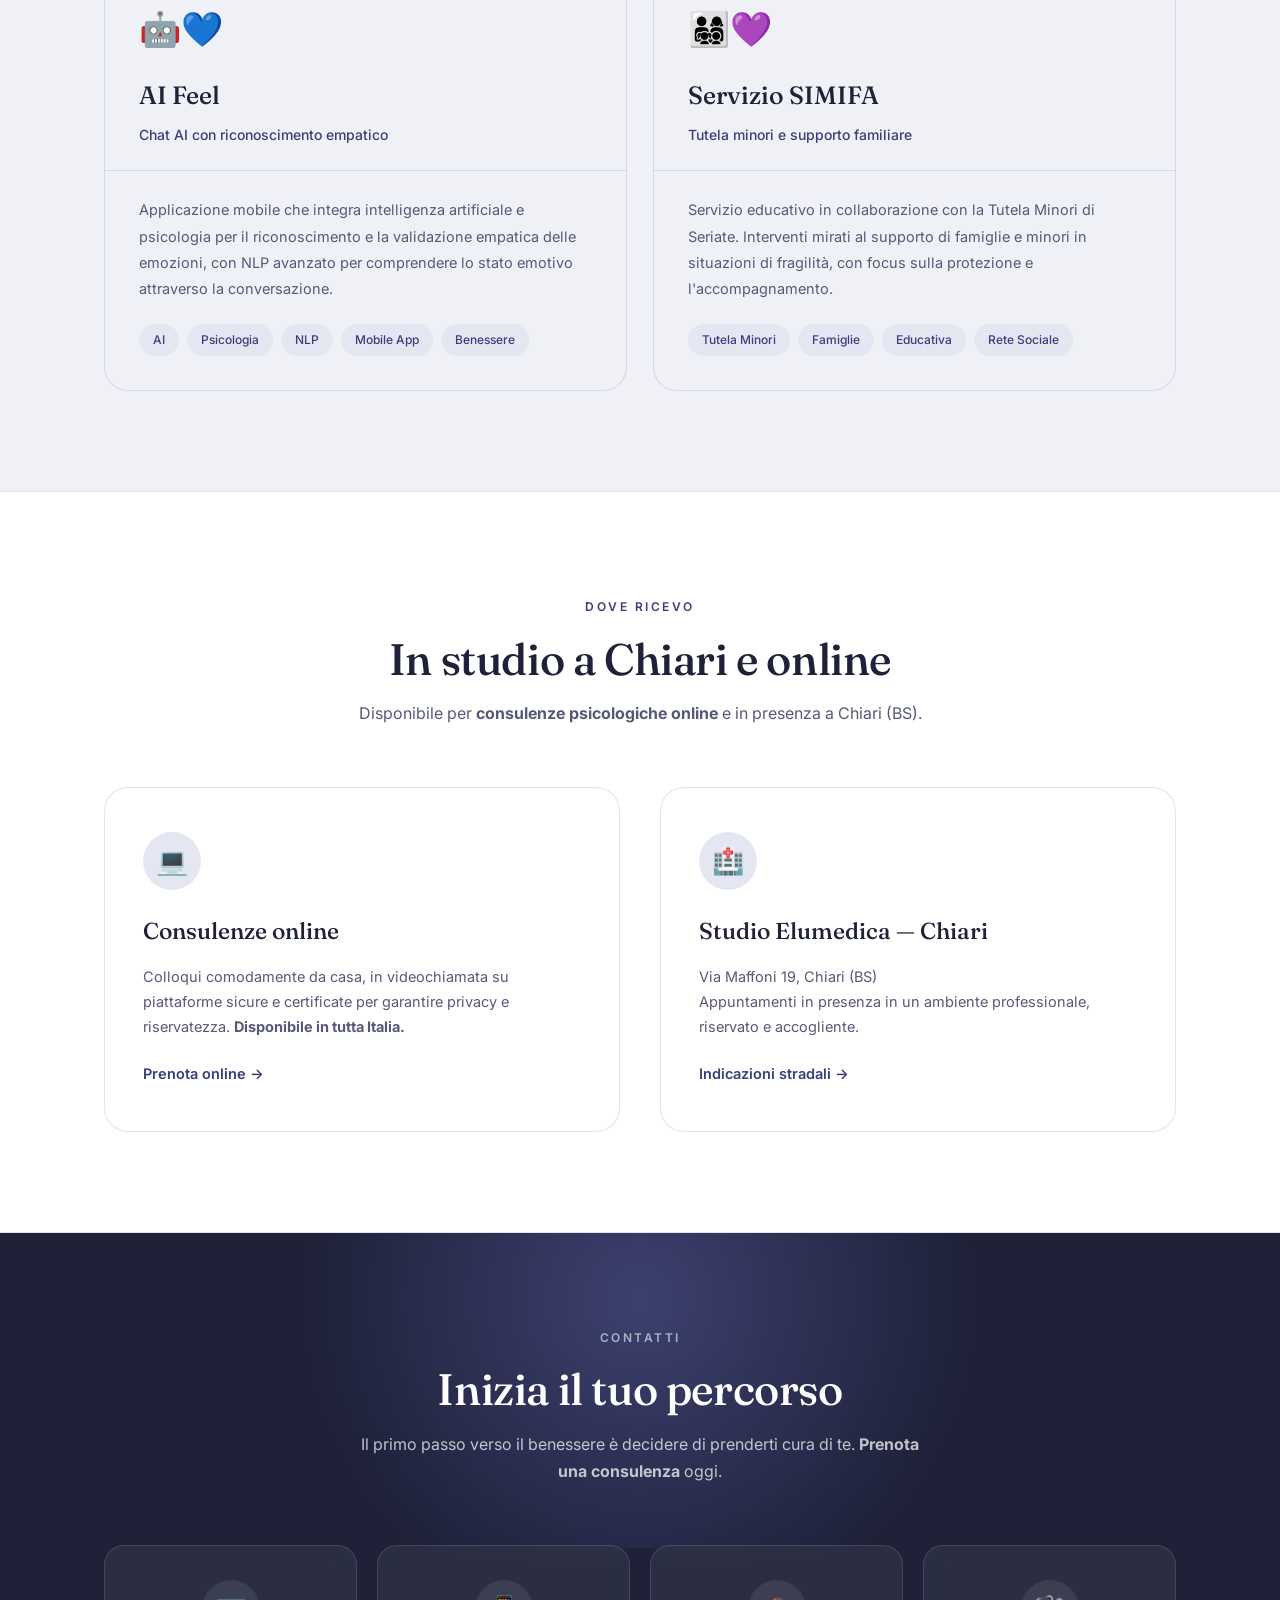
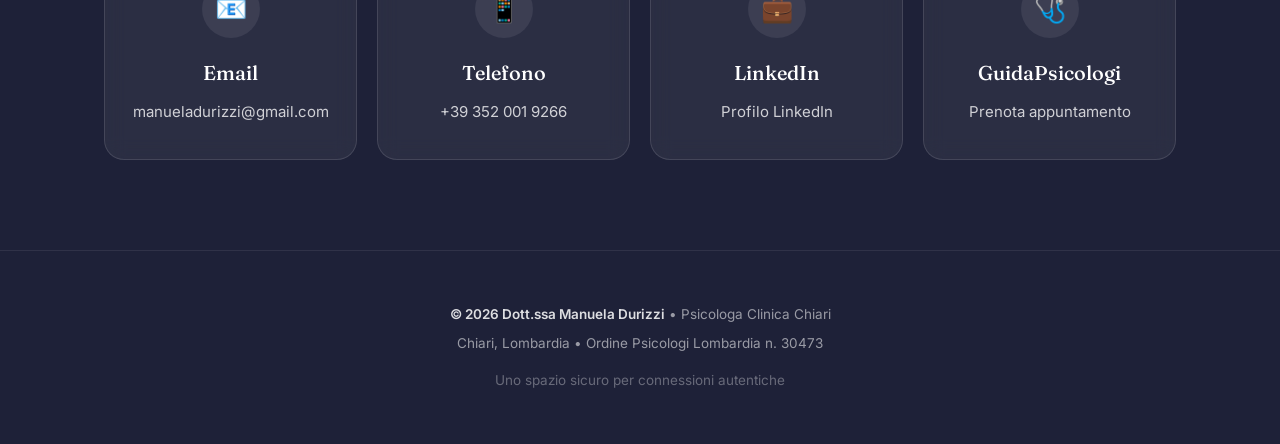
==== commit f9b37a89: "feat(core): consulenza di coppia Co-Authored-By: Claude Opus 5.5 <noreply@anthropic.com>" ====
--- a/index.html
+++ b/index.html
@@ -168,6 +168,7 @@
         "Ascolto Attivo",
         "Tutor dell'Apprendimento",
         "Intelligenza Emotiva",
+        "Consulenza di Coppia",
         "Autismo in Età Evolutiva",
         "Disturbi del Neurosviluppo"
       ],
@@ -561,8 +562,8 @@
                     </article>
                     <article class="skill-card" role="listitem">
                         <div class="skill-icon" aria-hidden="true">👥</div>
-                        <h3>Relazioni</h3>
-                        <p>Facilitazione delle dinamiche interpersonali e costruzione di relazioni significative.</p>
+                        <h3>Relazioni e Coppia</h3>
+                        <p>Consulenza di coppia e sostegno nelle dinamiche relazionali, per ritrovare dialogo e vicinanza.</p>
                     </article>
                     <article class="skill-card" role="listitem">
                         <div class="skill-icon" aria-hidden="true">📚</div>
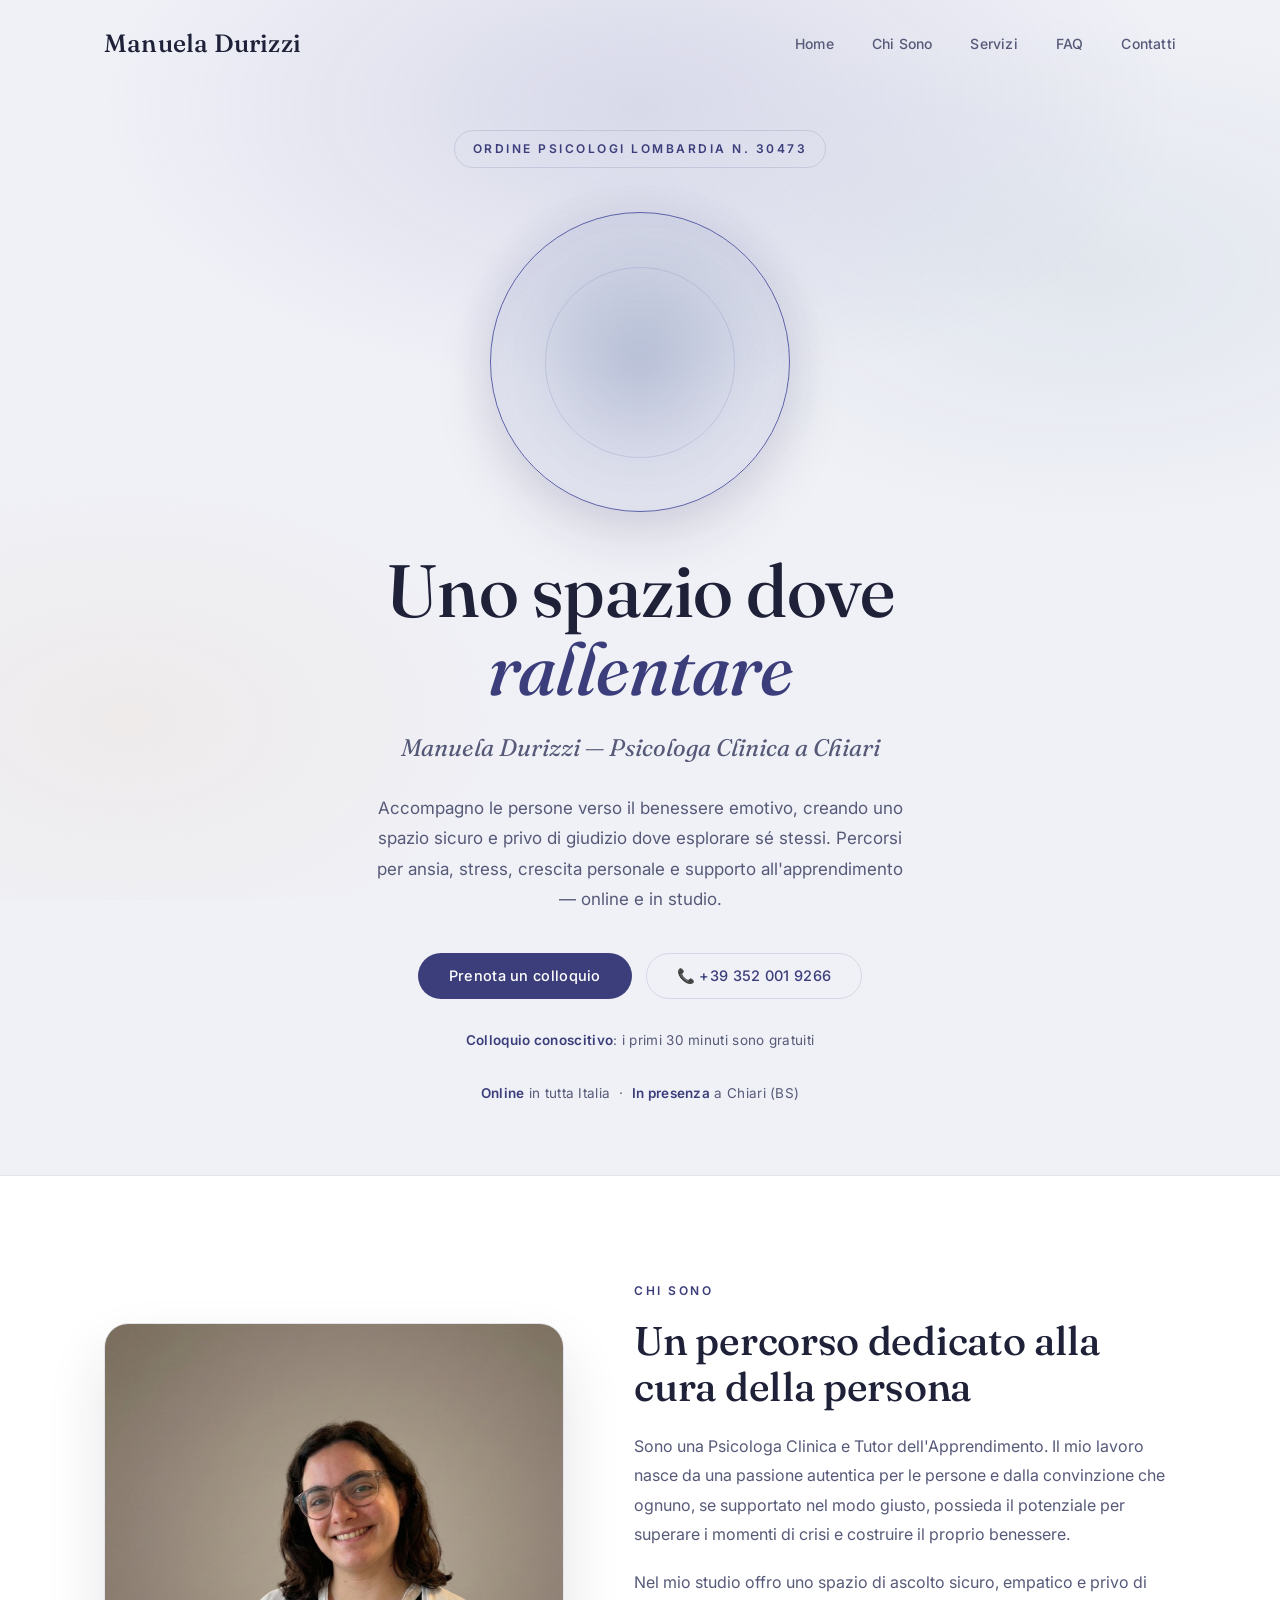
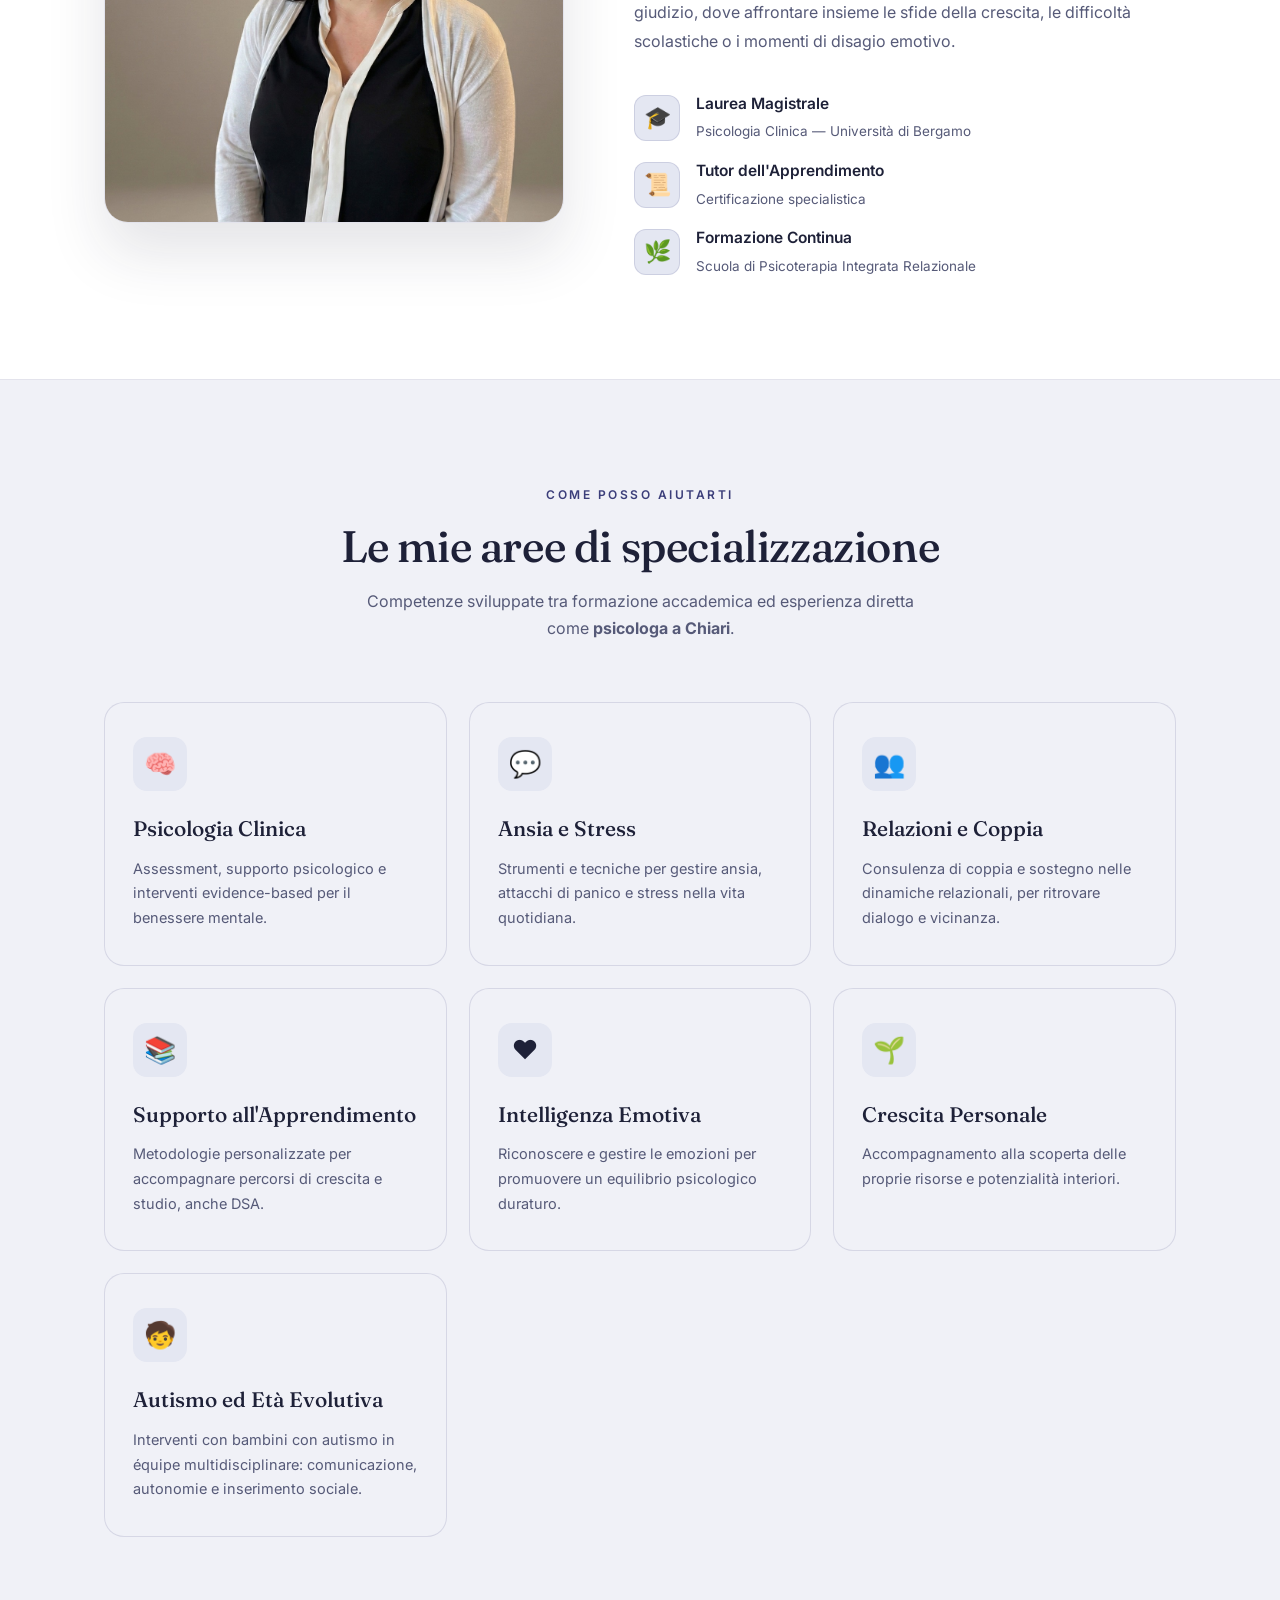
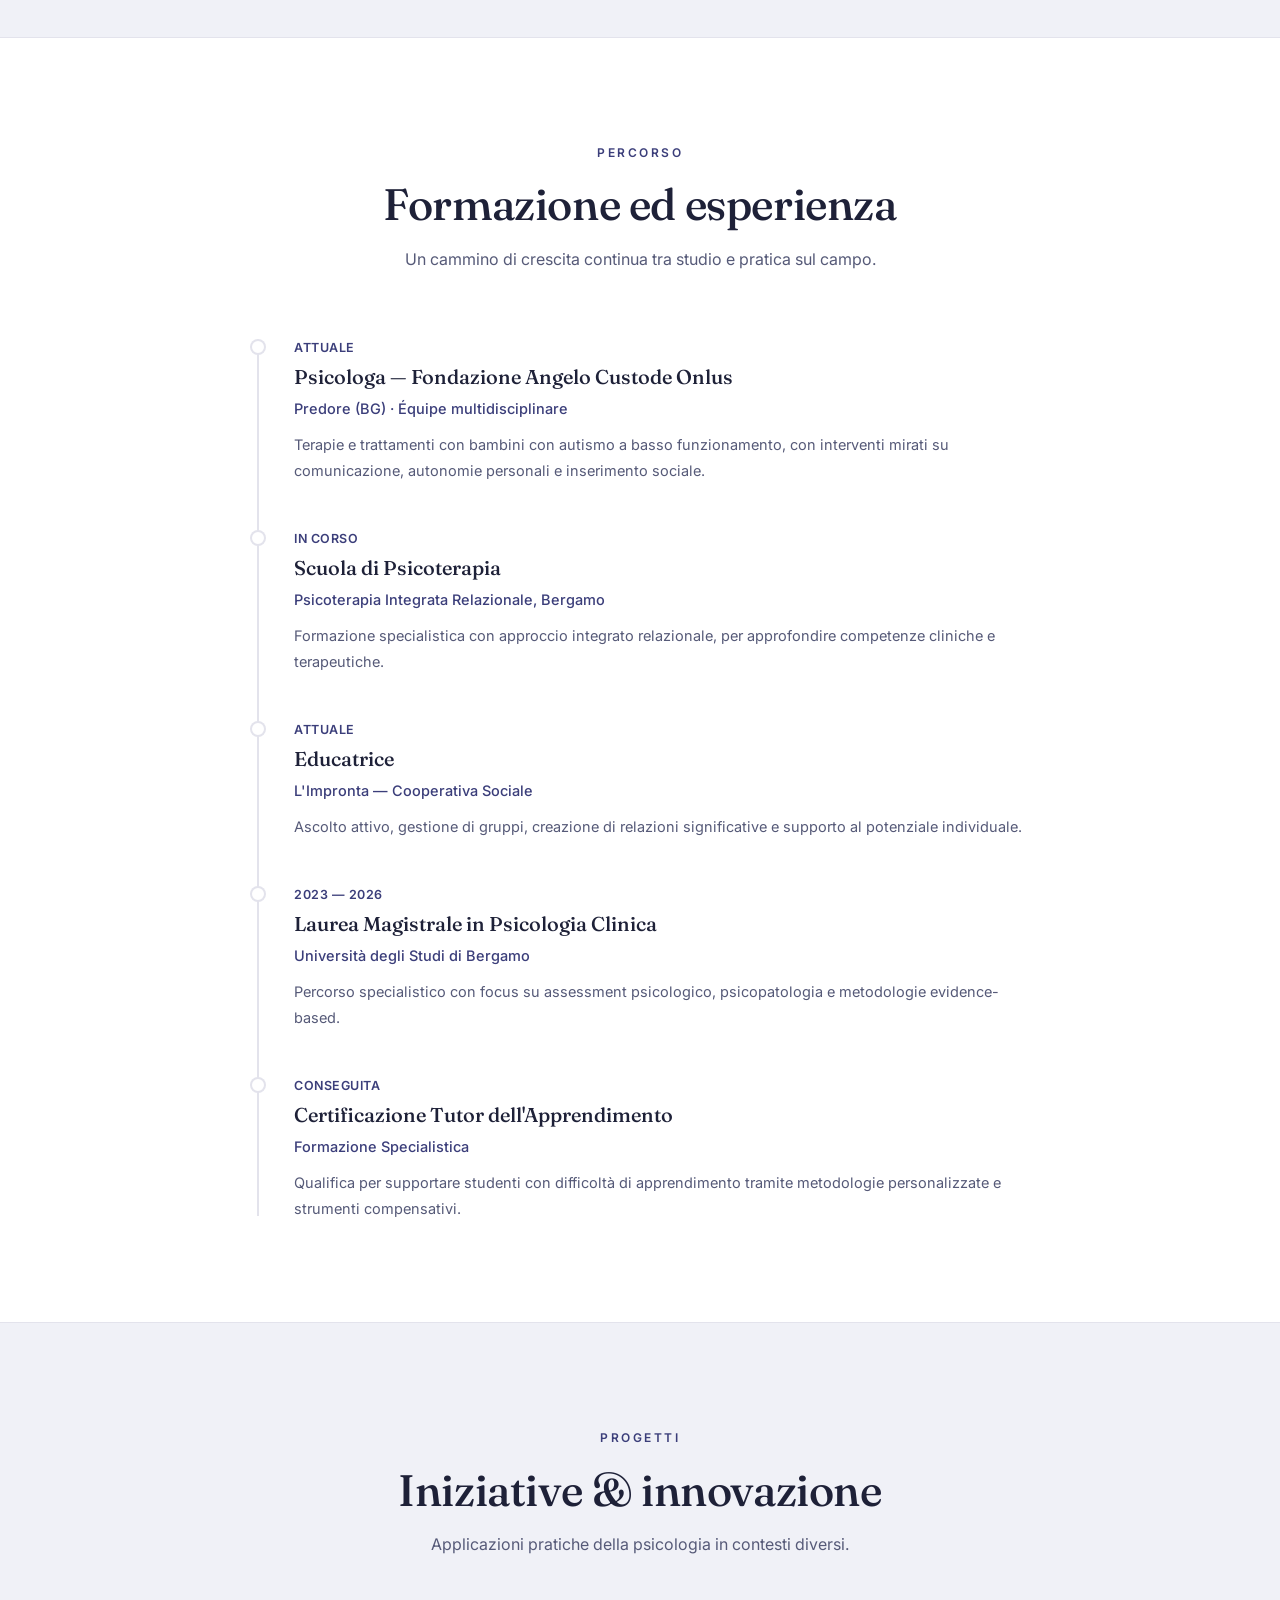
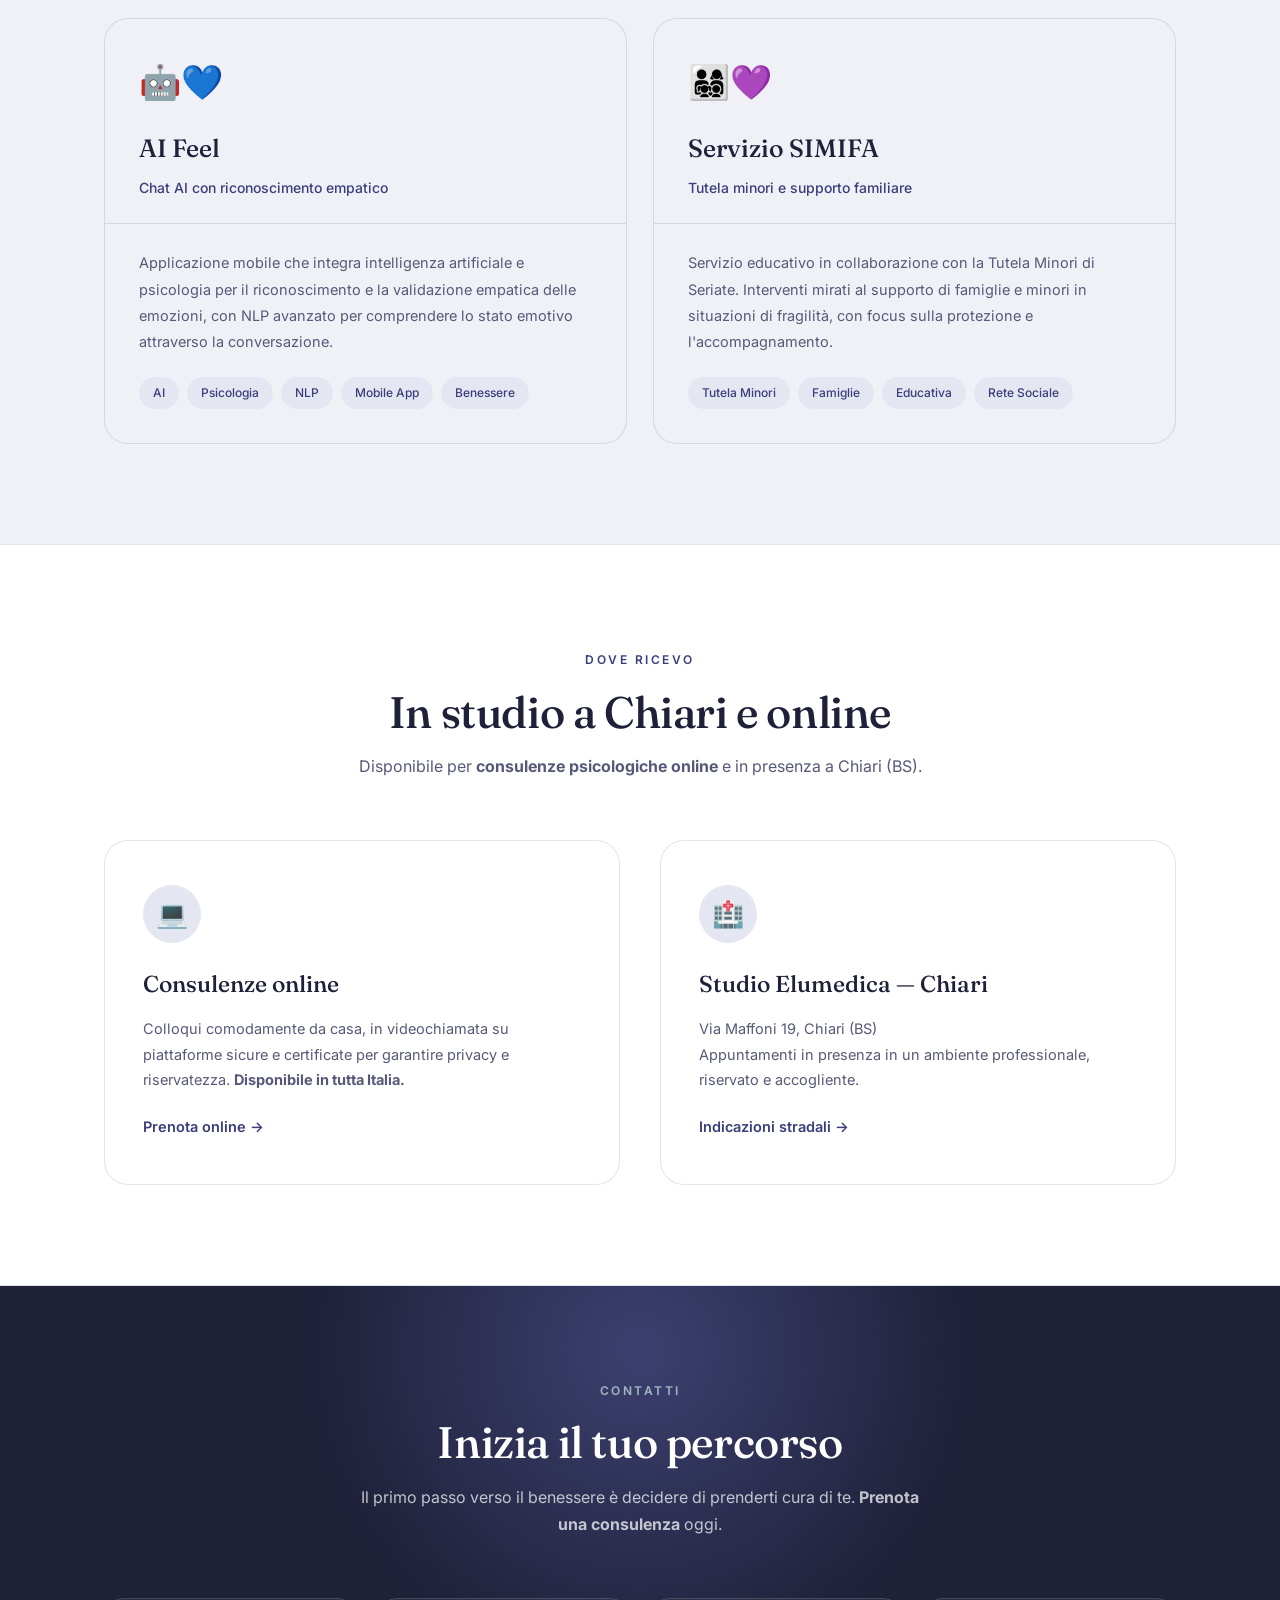
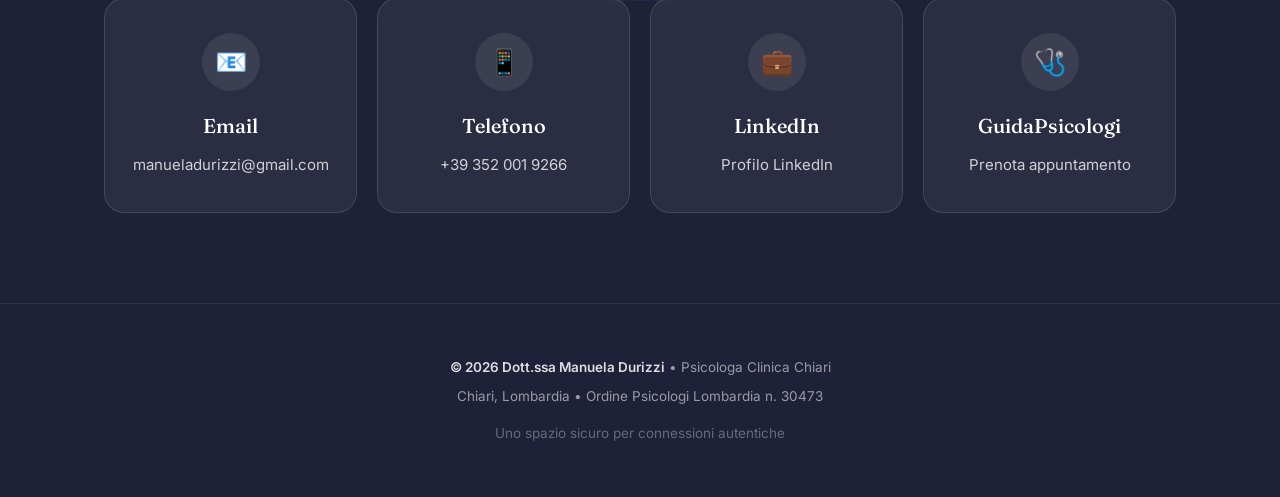
==== commit 4f81b96a: "feat(core): barra contatti mobile, WhatsApp tracciato, primi 30 minuti gratuiti Co-Authored-By: Clau" ====
--- a/index.html
+++ b/index.html
@@ -483,6 +483,7 @@
                         <a href="tel:+393520019266" class="btn btn-secondary"
                             aria-label="Chiama il numero +39 352 001 9266">📞 +39 352 001 9266</a>
                     </div>
+                    <p class="hero-note"><span>Colloquio conoscitivo</span>: i primi 30 minuti sono gratuiti</p>
                     <p class="hero-note"><span>Online</span> in tutta Italia &nbsp;·&nbsp; <span>In presenza</span> a Chiari (BS)</p>
                 </div>
             </div>
--- a/styles.css
+++ b/styles.css
@@ -1085,6 +1085,34 @@
     .content-section { padding: 64px 0; }
 }
 
+/* Barra contatti fissa (solo mobile, iniettata da main.js) */
+.mobile-cta { display: none; }
+
+@media (max-width: 768px) {
+    .mobile-cta {
+        display: flex;
+        position: fixed;
+        left: 12px;
+        right: 12px;
+        bottom: calc(12px + env(safe-area-inset-bottom, 0px));
+        z-index: 999;
+        gap: 10px;
+    }
+    .mobile-cta a {
+        flex: 1;
+        text-align: center;
+        padding: 14px 10px;
+        border-radius: 14px;
+        font-weight: 600;
+        text-decoration: none;
+        background: var(--iris-deep);
+        color: var(--white);
+        box-shadow: 0 10px 28px rgba(30, 33, 56, 0.22);
+    }
+    .mobile-cta a.wa { background: #1F8F55; }
+    body { padding-bottom: 84px; }
+}
+
 @media (max-width: 480px) {
     .btn { width: 100%; justify-content: center; }
     .btn-group { flex-direction: column; }
